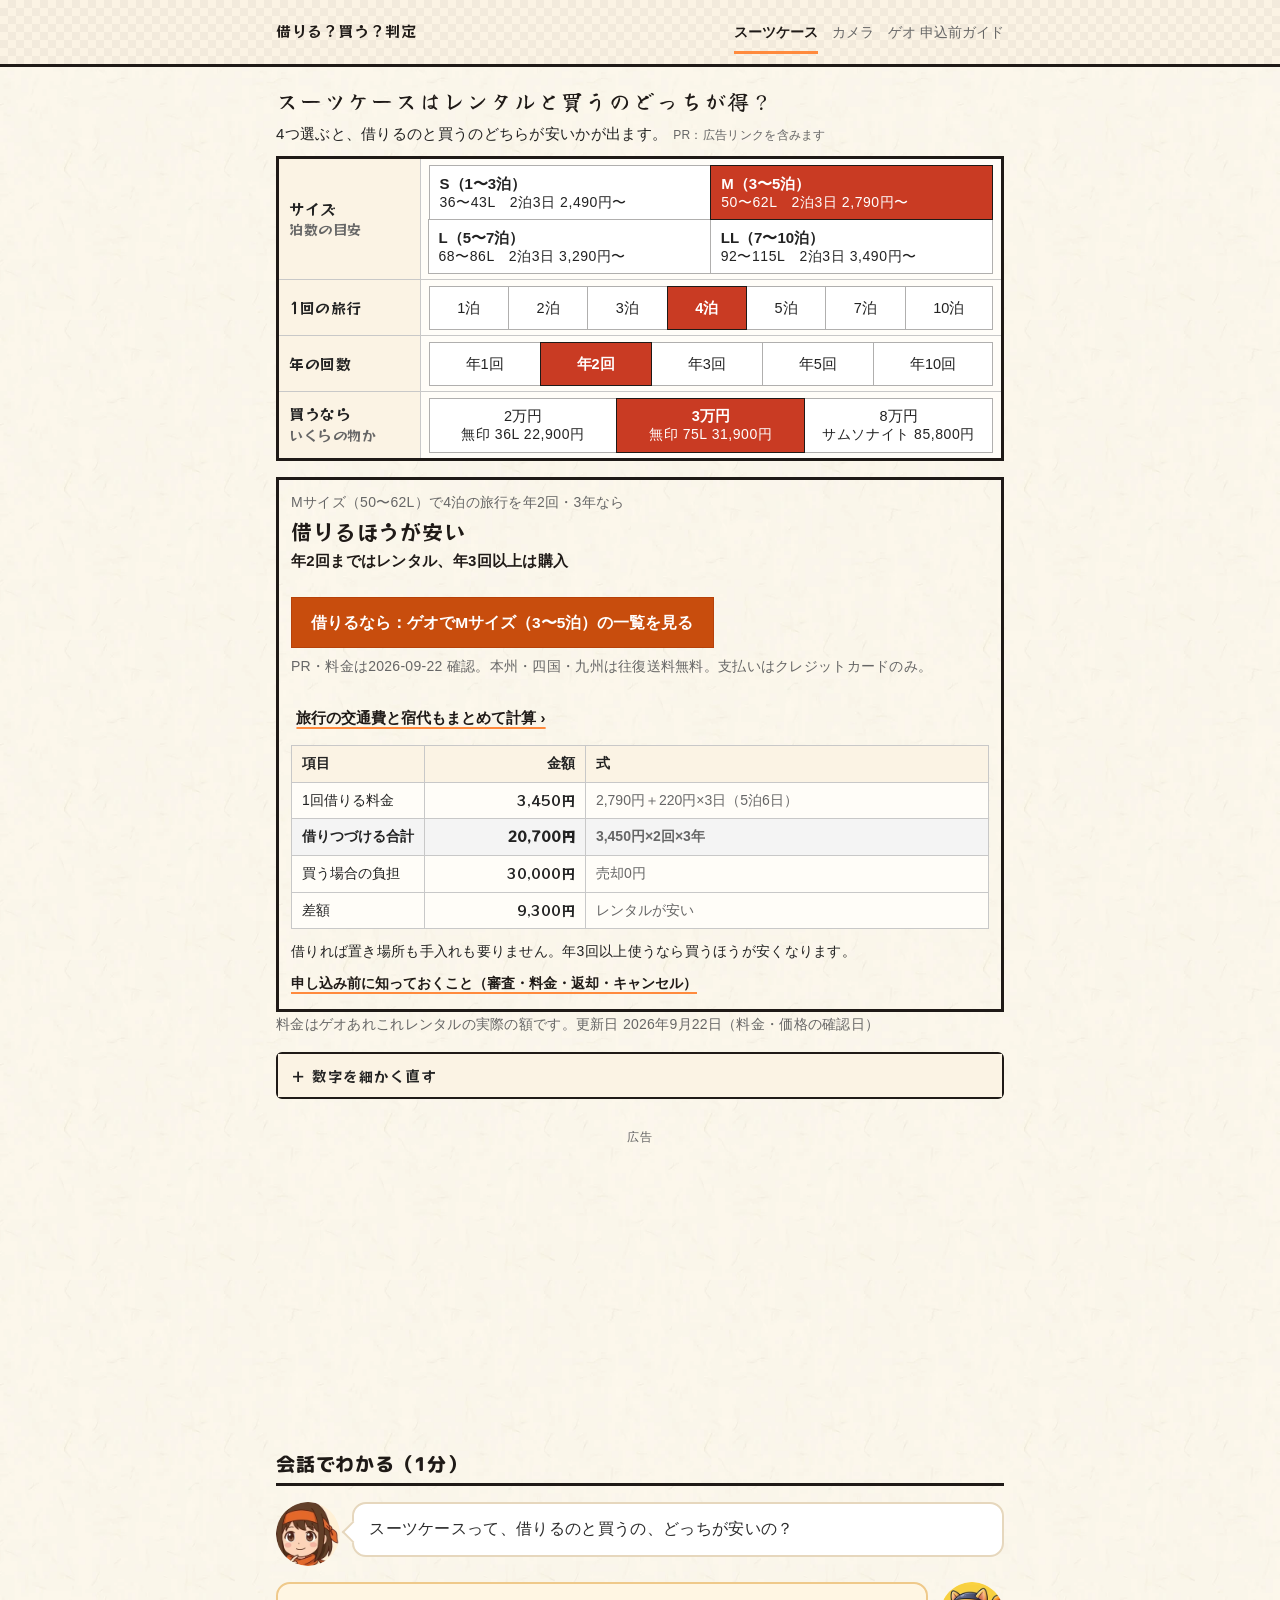
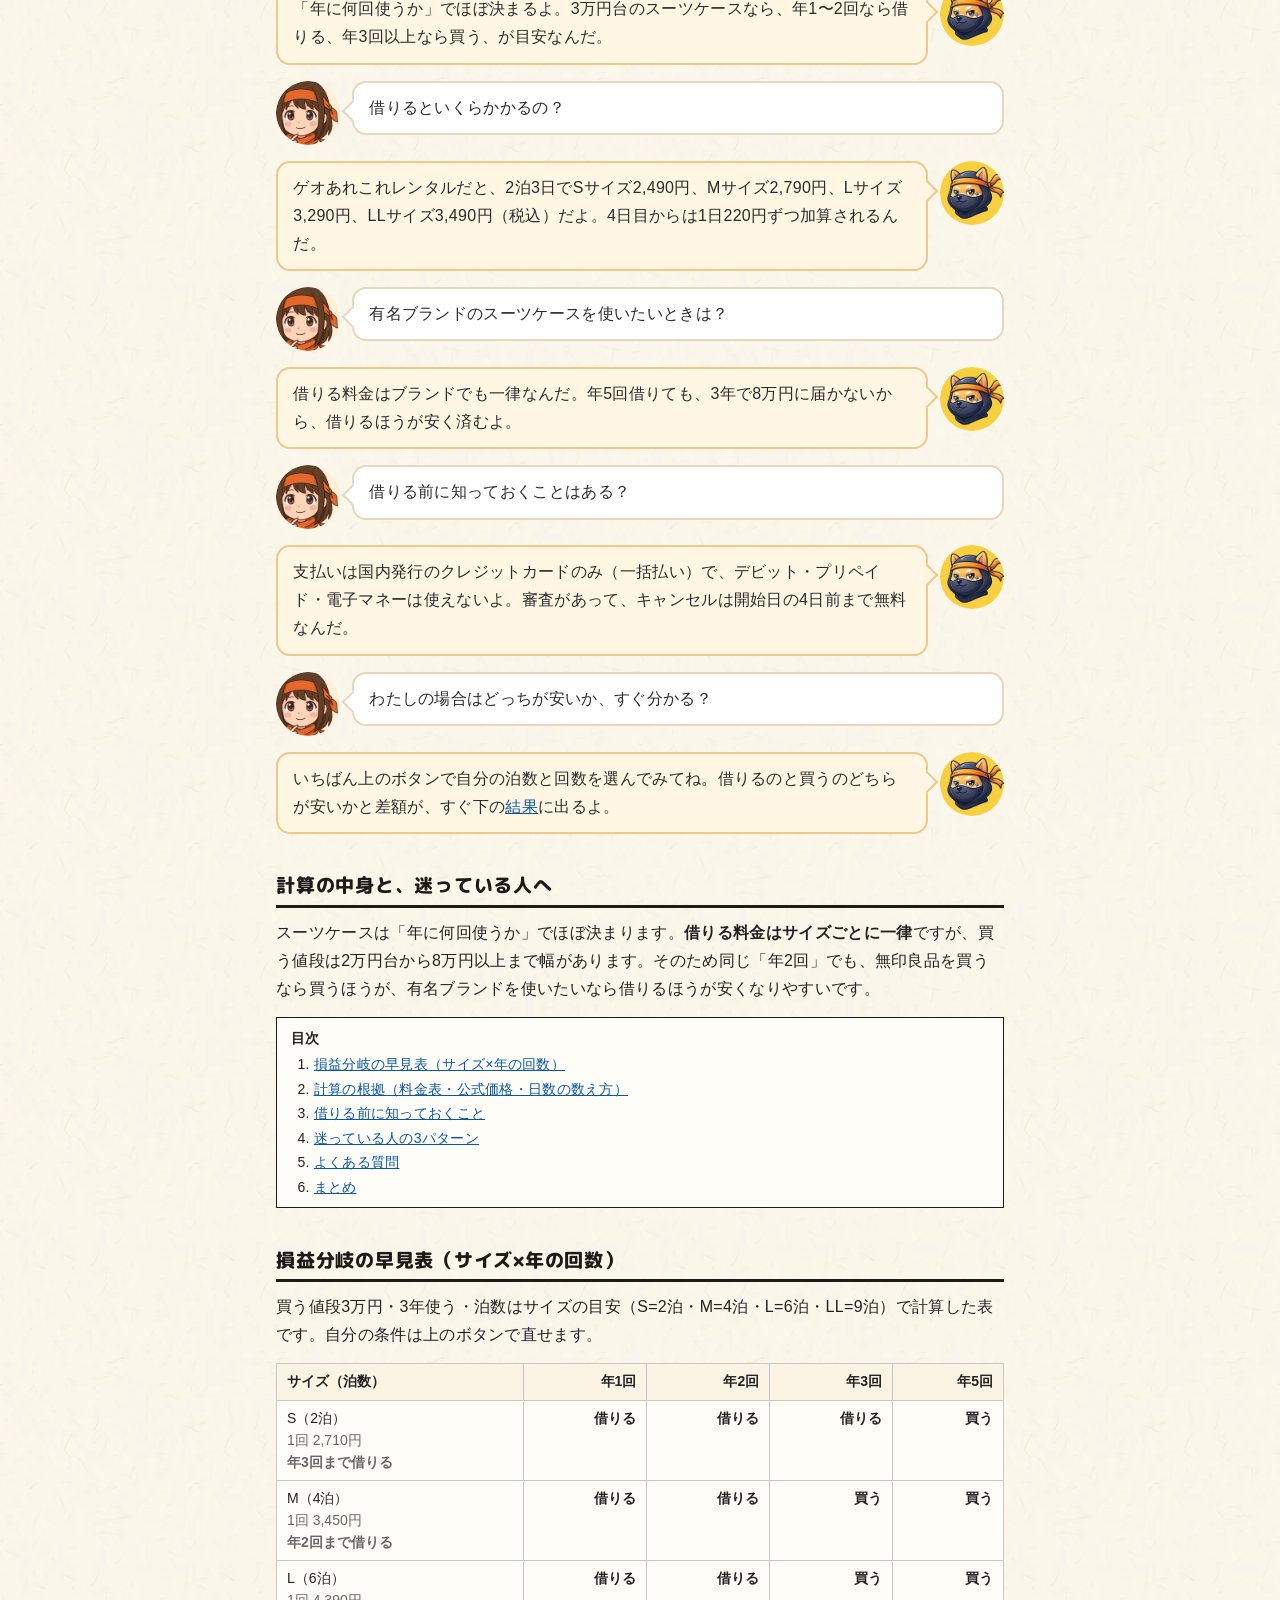
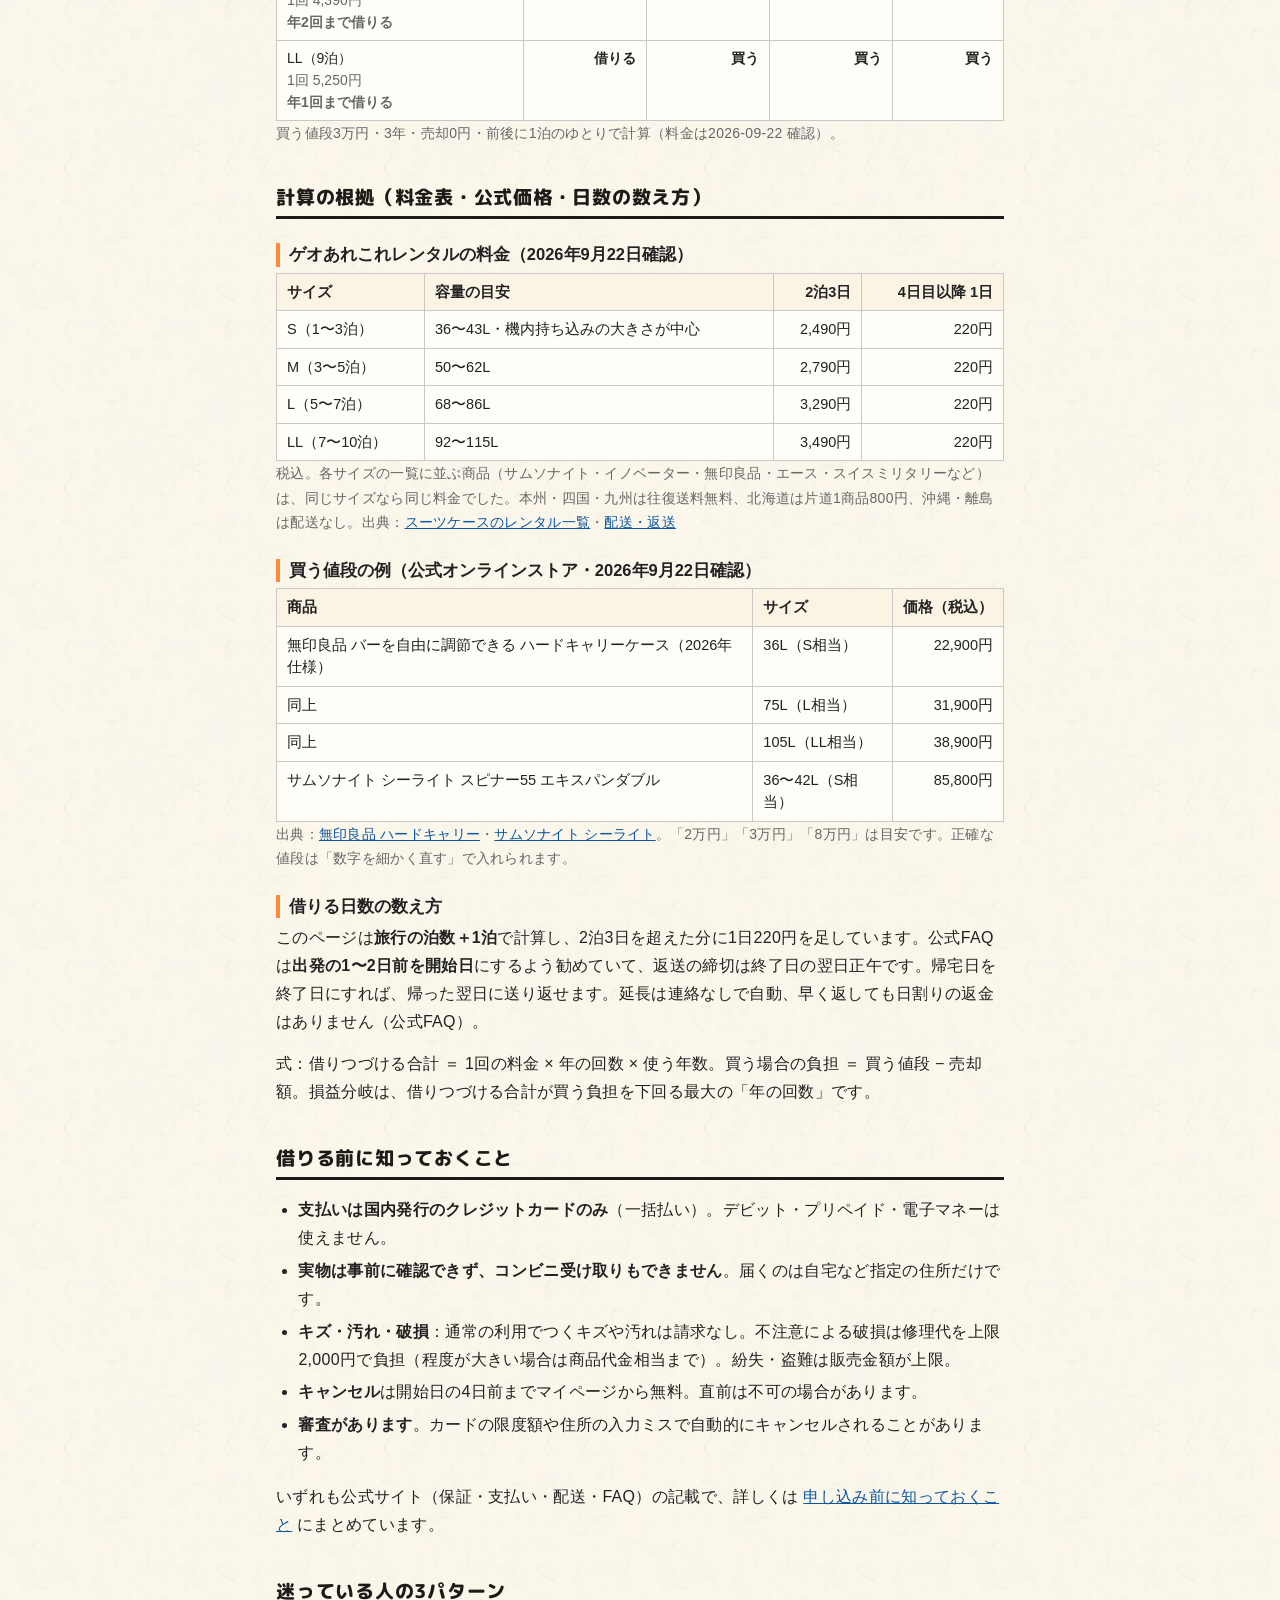
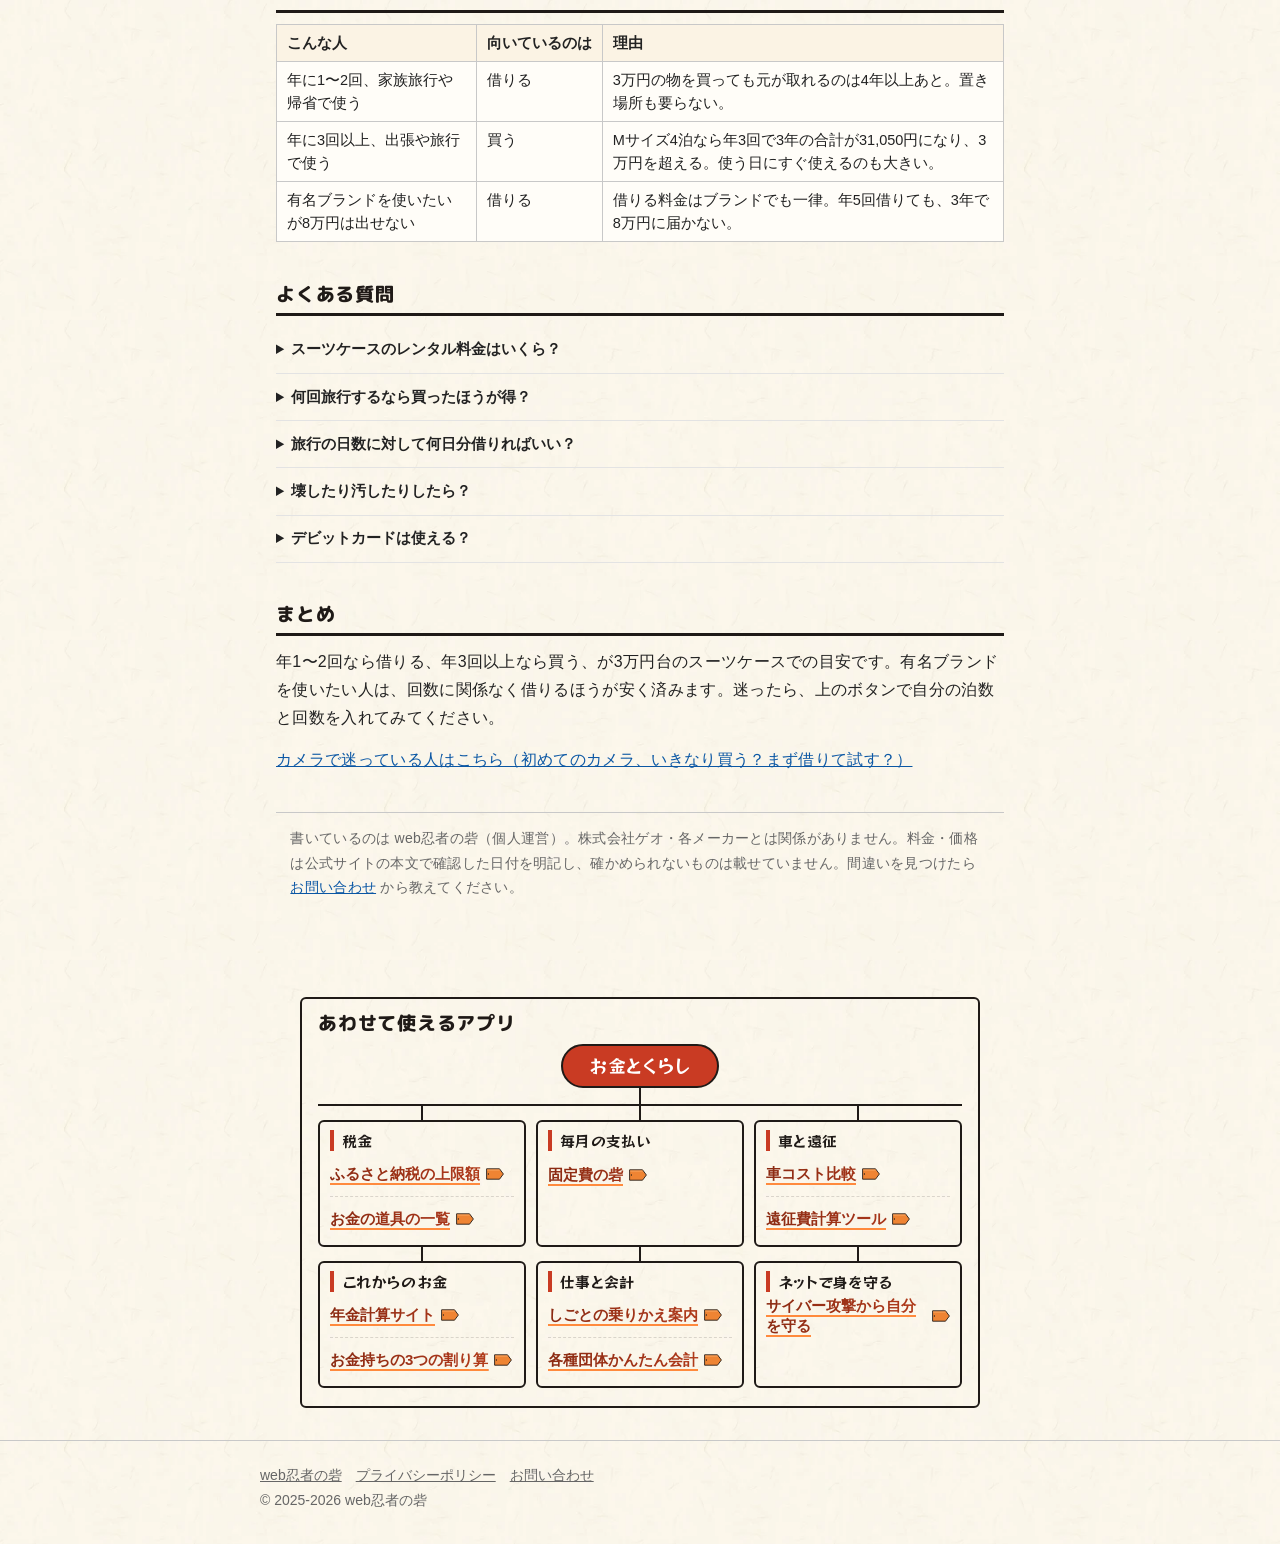
==== index.html @ 2eee15c5 "スーツケースの答え・案件ボタンの後に、遠征費計算ツールへ1行 Co-Authored-By: Claude Opus 5.5 <noreply@anthropic.com>" ====
<!DOCTYPE html>
<html lang="ja">
<head>
<meta charset="UTF-8">
<meta name="msvalidate.01" content="EF6E7C7B123A3218DAE3B152F5B0764D" />
<meta name="viewport" content="width=device-width, initial-scale=1">
<!--
  受け取れるURL引数（スーツケース・トップ）。不正な値・範囲外は無視して初期値／前回の値を使う
    size    = s | m | l | ll          サイズ（選ぶと泊数もそのサイズの目安になる）
    nights  = 1〜30                   1回の旅行の泊数
    trips   = 1〜100                  年に旅行する回数
    price   = 0〜9999999              買う場合の値段（円・税込）
    extra   = 0〜10                   旅行の前後に借りる日数（標準1）
    years   = 1〜10                   買ったら何年使うか（標準3）
    resale  = 0〜9999999              手放すときの売却額（円）
  例: /?size=l&nights=6&trips=2&price=30000
  URL引数があればそれを優先（GA4 via=url）。無ければ前回の条件を localStorage「rentbuy_suitcase」から出す（via=saved）
-->

<title>スーツケースはレンタルと買うのどっちが得？泊数と年の回数で判定（ゲオの料金で計算）【2026年9月】</title>
<meta name="description" content="スーツケースを借りるか買うか迷ったら、泊数と年に何回旅行するかを押すだけ。ゲオあれこれレンタルの実際の料金（Sサイズ2,490円〜・延長1日220円）で、借りつづける合計と買う値段を比べます。何回までなら借りるほうが安いかがすぐ分かります。">
<link rel="canonical" href="https://rentbuy.kkpwebninja.com/">
<meta name="robots" content="index,follow,max-image-preview:large">
<meta name="theme-color" content="#ff8a3d">
<!-- WEBNINJA_UNIFIED_FAVICON -->
<link rel="icon" type="image/png" sizes="32x32" href="/favicon.png">
<link rel="icon" type="image/png" sizes="192x192" href="/favicon-192.png">
<link rel="apple-touch-icon" sizes="180x180" href="/apple-touch-icon.png">

<meta property="og:title" content="スーツケースはレンタルと買うのどっちが得？泊数と年の回数で判定">
<meta property="og:description" content="泊数と年に何回旅行するかを押すだけ。ゲオあれこれレンタルの実際の料金で、借りつづける合計と買う値段を比べます。">
<meta property="og:type" content="website">
<meta property="og:url" content="https://rentbuy.kkpwebninja.com/">
<meta property="og:site_name" content="借りる？買う？判定">
<meta property="og:image" content="https://rentbuy.kkpwebninja.com/ogp.jpg?d=20261023b">
<meta name="twitter:card" content="summary_large_image">
<meta name="twitter:image" content="https://rentbuy.kkpwebninja.com/ogp.jpg?d=20261023b">

<script>
// 確認用: ?preview=1 と localhost では広告と GA4 を止める
(function(){var p=/[?&](preview|noads)=1/.test(location.search)||location.hostname==='localhost'||location.hostname==='127.0.0.1';if(p){window.__kkpPreview=true;window['ga-disable-G-2LM85GJN0L']=true;return;}var s=document.createElement('script');s.async=true;s.crossOrigin='anonymous';s.src='https://pagead2.googlesyndication.com/pagead/js/adsbygoogle.js?client=ca-pub-1298304917726270'; s.dataset.overlays = 'bottom';document.head.appendChild(s);})();
</script>
<script async src="https://www.googletagmanager.com/gtag/js?id=G-2LM85GJN0L"></script>
<script>
  window.dataLayer = window.dataLayer || [];
  function gtag(){dataLayer.push(arguments);}
  gtag('js', new Date());
  gtag('config', 'G-2LM85GJN0L');
</script>


<script type="application/ld+json">
{
  "@context":"https://schema.org",
  "@graph":[
    {
      "@type":"WebApplication",
      "@id":"https://rentbuy.kkpwebninja.com/#app",
      "name":"借りる？買う？判定（スーツケース）",
      "url":"https://rentbuy.kkpwebninja.com/",
      "applicationCategory":"FinanceApplication",
      "operatingSystem":"Web",
      "inLanguage":"ja",
      "softwareVersion":"2.0.0",
      "datePublished":"2026-09-22",
      "dateModified":"2026-09-22",
      "description":"泊数と年に旅行する回数から、スーツケースを借りつづける合計と買う値段を比べ、何回までなら借りるほうが安いかを出す無料ツール。",
      "offers":{"@type":"Offer","price":"0","priceCurrency":"JPY"},
      "author":{"@type":"Organization","name":"web忍者の砦"},
      "publisher":{"@type":"Organization","name":"web忍者の砦","url":"https://kkpwebninja.com/"}
    },
    {
      "@type":"FAQPage",
      "@id":"https://rentbuy.kkpwebninja.com/#faq",
      "mainEntity":[
        {"@type":"Question","name":"スーツケースのレンタル料金はいくらですか？","acceptedAnswer":{"@type":"Answer","text":"ゲオあれこれレンタルでは、2泊3日でSサイズ2,490円、Mサイズ2,790円、Lサイズ3,290円、LLサイズ3,490円（いずれも税込）。4日目からは1日220円ずつ加算されます。本州・四国・九州は往復の送料が無料です（2026年9月22日に公式サイトで確認）。"}},
        {"@type":"Question","name":"何回旅行するなら買ったほうが得ですか？","acceptedAnswer":{"@type":"Answer","text":"買う値段と泊数で変わります。3万円のスーツケースを3年使う前提なら、Mサイズで4泊の旅行は年2回までレンタルのほうが安く、年3回以上なら買うほうが安くなります。このページの上のボタンで、自分の泊数と回数で計算できます。"}},
        {"@type":"Question","name":"旅行の日数に対して何日分借りればいいですか？","acceptedAnswer":{"@type":"Answer","text":"公式FAQは、旅行なら出発の1〜2日前を開始日にすることを勧めています。終了日の翌日正午が返送の締切なので、帰宅日を終了日にすれば帰った翌日に送り返せます。このページでは「出発前日に受け取り、帰宅日を終了日」として、旅行の泊数＋1泊で計算しています。"}},
        {"@type":"Question","name":"借りたスーツケースを壊したり汚したりしたら？","acceptedAnswer":{"@type":"Answer","text":"公式の保証ページでは、通常の利用でつくキズや汚れは請求なし、不注意による破損は修理代を上限2,000円として負担（程度が大きい場合は一部〜商品代金相当）、紛失・盗難は販売金額を上限に負担、とされています。"}},
        {"@type":"Question","name":"支払いにデビットカードは使えますか？","acceptedAnswer":{"@type":"Answer","text":"使えません。国内発行のクレジットカード（VISA・JCB・Mastercard・AMEX・Diners）の一括払いのみで、デビットカード・プリペイドカード・電子マネーは対象外です（公式の支払い方法ページ）。"}}
      ]
    }
  ]
}
</script>

<!-- 筆と太字はこのページで使う字だけ（python3 ~/test/kkp-kit/fonttext.py index.html --extra "（JS 内の全角文字すべて）"）。本文の書体はこのサイトのまま -->
<link href="https://fonts.googleapis.com/css2?family=M+PLUS+Rounded+1c:wght@700;800&display=swap" rel="stylesheet">
<link href="https://fonts.googleapis.com/css2?family=Yuji+Syuku&family=RocknRoll+One&display=swap&text=%2C-0123456789%3D%40ABCDEFIJLMPQRSUVX_abcdeijknprstvw%C2%A9%C3%97%E2%80%94%E2%88%92%E3%80%81%E3%80%82%E3%80%8C%E3%80%8D%E3%80%90%E3%80%91%E3%80%9C%E3%81%82%E3%81%84%E3%81%86%E3%81%88%E3%81%8A%E3%81%8B%E3%81%8C%E3%81%8D%E3%81%8F%E3%81%90%E3%81%91%E3%81%93%E3%81%94%E3%81%95%E3%81%97%E3%81%98%E3%81%99%E3%81%9A%E3%81%9B%E3%81%9D%E3%81%9F%E3%81%A0%E3%81%A1%E3%81%A3%E3%81%A4%E3%81%A5%E3%81%A6%E3%81%A7%E3%81%A8%E3%81%A9%E3%81%AA%E3%81%AB%E3%81%AE%E3%81%AF%E3%81%B0%E3%81%B3%E3%81%B6%E3%81%B8%E3%81%B9%E3%81%BB%E3%81%BC%E3%81%BE%E3%81%BF%E3%82%81%E3%82%82%E3%82%84%E3%82%86%E3%82%88%E3%82%89%E3%82%8A%E3%82%8B%E3%82%8C%E3%82%8F%E3%82%92%E3%82%93%E3%82%A2%E3%82%A4%E3%82%A8%E3%82%AA%E3%82%AB%E3%82%AC%E3%82%AD%E3%82%AF%E3%82%B1%E3%82%B2%E3%82%B3%E3%82%B5%E3%82%B7%E3%82%B8%E3%82%B9%E3%82%BA%E3%82%BB%E3%82%BD%E3%82%BF%E3%83%80%E3%83%81%E3%83%83%E3%83%84%E3%83%87%E3%83%88%E3%83%89%E3%83%8A%E3%83%8B%E3%83%8D%E3%83%8E%E3%83%8F%E3%83%90%E3%83%91%E3%83%93%E3%83%94%E3%83%96%E3%83%97%E3%83%99%E3%83%9A%E3%83%9C%E3%83%9D%E3%83%9E%E3%83%9F%E3%83%A0%E3%83%A1%E3%83%A3%E3%83%A9%E3%83%AA%E3%83%AB%E3%83%AC%E3%83%B3%E3%83%BB%E3%83%BC%E4%B8%80%E4%B8%87%E4%B8%8A%E4%B8%8B%E4%B8%8D%E4%B8%A1%E4%B8%A6%E4%B8%AD%E4%B9%9D%E4%BA%86%E4%BA%8B%E4%BA%BA%E4%BB%95%E4%BB%98%E4%BB%A3%E4%BB%A5%E4%BB%B6%E4%BC%9A%E4%BD%8E%E4%BD%8F%E4%BD%95%E4%BD%9C%E4%BD%BF%E4%BE%8B%E4%BE%A1%E4%BF%82%E4%BF%9D%E4%BF%AE%E5%80%8B%E5%80%9F%E5%80%A4%E5%81%B4%E5%85%83%E5%85%88%E5%85%A5%E5%85%A8%E5%85%AC%E5%85%B1%E5%85%B8%E5%86%85%E5%86%86%E5%87%BA%E5%88%86%E5%88%87%E5%88%9D%E5%88%A4%E5%88%A9%E5%89%8D%E5%89%B2%E5%8A%9B%E5%8A%A0%E5%8B%95%E5%8B%A7%E5%8C%97%E5%8D%88%E5%8D%B0%E5%8D%B4%E5%8F%96%E5%8F%97%E5%8F%AF%E5%8F%B0%E5%90%84%E5%90%88%E5%90%8C%E5%90%8D%E5%90%91%E5%90%AB%E5%91%8A%E5%91%BD%E5%93%81%E5%95%86%E5%95%8F%E5%96%B6%E5%9B%9B%E5%9B%9E%E5%9B%BA%E5%9B%BD%E5%9F%BA%E5%A0%B4%E5%A3%8A%E5%A3%B2%E5%A4%89%E5%A4%96%E5%A4%A2%E5%A4%A7%E5%A4%B1%E5%A7%8B%E5%AD%90%E5%AD%97%E5%AE%85%E5%AE%89%E5%AE%9A%E5%AE%9F%E5%AE%B6%E5%AE%B9%E5%AE%BF%E5%AF%A9%E5%AF%BE%E5%B1%8A%E5%B2%90%E5%B3%B6%E5%B7%9E%E5%B7%AE%E5%B8%AF%E5%B8%B0%E5%B8%B8%E5%B9%85%E5%B9%B4%E5%B9%B9%E5%BA%83%E5%BA%97%E5%BA%A6%E5%BB%B6%E5%BC%8F%E5%BC%B5%E5%BD%93%E5%BE%80%E5%BE%81%E5%BE%8B%E5%BE%8C%E5%BE%97%E5%BE%A9%E5%BF%83%E5%BF%8D%E6%84%8F%E6%88%A6%E6%89%80%E6%89%8B%E6%89%95%E6%8B%85%E6%8B%A0%E6%8B%AC%E6%8C%81%E6%8C%87%E6%8F%90%E6%90%8D%E6%94%AF%E6%94%BE%E6%95%99%E6%95%B0%E6%96%87%E6%96%99%E6%96%B0%E6%96%B9%E6%97%85%E6%97%8F%E6%97%A5%E6%97%A9%E6%98%8E%E6%9B%B4%E6%9B%B8%E6%9C%80%E6%9C%88%E6%9C%89%E6%9C%9F%E6%9C%AC%E6%9D%A1%E6%9E%9C%E6%9E%A0%E6%9F%BB%E6%A0%AA%E6%A0%B9%E6%A0%BC%E6%A7%98%E6%A8%99%E6%A9%9F%E6%AC%A1%E6%AD%A2%E6%AD%A3%E6%AE%B5%E6%AF%8E%E6%AF%94%E6%B1%82%E6%B1%9A%E6%B1%BA%E6%B2%96%E6%B3%8A%E6%B3%95%E6%B3%A8%E6%B5%B7%E6%B8%88%E6%BA%96%E7%84%A1%E7%89%87%E7%89%A9%E7%90%86%E7%94%A8%E7%94%B1%E7%94%B3%E7%99%BA%E7%9A%84%E7%9B%8A%E7%9B%97%E7%9B%AE%E7%9B%B4%E7%9B%B8%E7%9C%81%E7%9F%A5%E7%A0%A6%E7%A0%B4%E7%A2%BA%E7%A4%BE%E7%A8%8B%E7%A8%8E%E7%AE%97%E7%AF%80%E7%B4%9B%E7%B4%B0%E7%B5%82%E7%B5%90%E7%B5%A1%E7%B7%8F%E7%B7%9A%E7%B7%A0%E7%B8%84%E7%BD%AE%E7%BE%A9%E7%BF%8C%E8%80%85%E8%87%AA%E8%89%AF%E8%A1%8C%E8%A1%A8%E8%A6%81%E8%A6%8B%E8%A6%A7%E8%A6%B3%E8%A8%88%E8%A8%98%E8%A8%BC%E8%A9%A6%E8%A9%B3%E8%AA%8D%E8%AA%BF%E8%AB%8B%E8%B1%A1%E8%B2%A0%E8%B2%A9%E8%B2%B7%E8%B2%BB%E8%B3%87%E8%B3%AA%E8%B3%BC%E8%B6%85%E8%B6%B3%E8%BA%AB%E8%BB%8A%E8%BC%83%E8%BC%89%E8%BE%BC%E8%BF%94%E8%BF%B7%E9%80%81%E9%80%9A%E9%80%A3%E9%81%8B%E9%81%93%E9%81%95%E9%81%A0%E9%81%B8%E9%83%A8%E9%85%8D%E9%87%8F%E9%87%91%E9%95%B7%E9%96%8B%E9%96%93%E9%96%A2%E9%99%8D%E9%99%90%E9%9A%9B%E9%9B%A2%E9%9B%A3%E9%9B%BB%E9%A0%85%E9%A1%8D%E9%A3%9B%EF%BC%88%EF%BC%89%EF%BC%8B%EF%BC%8F%EF%BC%9A%EF%BC%9D%EF%BC%9F" rel="stylesheet">
<!-- 共通部品 D4（kkp-kit を kit/ にコピーしたもの。中は手で直さず kkp-kit 側で直して sync.sh） -->
<link rel="stylesheet" href="/kit/kit.css?v=6f47ed7">
<script src="/kit/kit.js?v=6f47ed7" defer></script>
<link rel="stylesheet" href="/style.css?v=20261123b">
<!-- kkp-rel-d4:start -->
<style id="kkp-rel-d4">
/* あわせて使えるアプリ（統一仕様の欄）を D4 に: 和紙の面・筆の見出し・墨の字＋オレンジの下線＋道しるべ。入れ物なので影なし（kit: 影は押せるものだけ）。中身とリンクは触らない（インライン style に勝つため !important） */
@media screen{
.kkp-rel{box-sizing:border-box;background:var(--k-kinari) url(/kit/img/d4-washi.webp) 0 0/320px auto!important;border:var(--k-bw-s) solid var(--k-sumi)!important;border-radius:var(--k-r)!important;box-shadow:none!important;padding:12px 16px 6px!important;color:var(--k-sumi);text-align:left}
.kkp-rel>div:first-child,.kkp-rel>b:first-child{display:block;margin:0 0 4px!important;padding:0!important;border:0!important;font-family:var(--k-head)!important;font-weight:800!important;font-size:19px!important;line-height:1.3!important;letter-spacing:.04em;color:var(--k-sumi)!important;font-feature-settings:"palt" 1}
.kkp-rel>a{display:flex!important;align-items:center;gap:12px;box-sizing:border-box;min-height:48px;margin:0!important;padding:10px 0!important;border:0!important;border-top:1px dashed var(--k-line-soft)!important;background:none!important;color:var(--k-sumi)!important;font-size:15px!important;font-weight:700!important;line-height:1.55!important;letter-spacing:.02em;text-decoration:underline!important;text-decoration-color:var(--k-orange)!important;text-decoration-thickness:2px!important;text-underline-offset:4px;-webkit-tap-highlight-color:transparent}
.kkp-rel>a::after{content:"";flex:none;width:26px;height:17px;margin-left:auto;background:var(--k-sign) center/100% 100% no-repeat;transition:transform .2s}
.kkp-rel>a:hover{color:var(--k-shu)!important}
.kkp-rel>a:hover::after,.kkp-rel>a:active::after,.kkp-rel>a:focus-visible::after{transform:translateX(4px)}
}
@media screen and (max-width:712px){.kkp-rel{max-width:calc(100vw - 24px)!important;margin-left:auto!important;margin-right:auto!important}}
.pr-top{display:inline-block;margin-left:6px;font-size:12px;color:var(--sub,#6b6b6b);white-space:nowrap}
</style>
<!-- kkp-rel-d4:end -->
</head>
<body class="k-page">
<div class="site"><div class="site-in">
  <a class="site-name" href="/">借りる？買う？判定</a>
  <nav class="site-nav"><a href="/" aria-current="page">スーツケース</a><a href="/camera/">カメラ</a><a href="/geo-arekore/">ゲオ 申込前ガイド</a></nav>
</div></div>
<div class="wrap">
<header>
  <h1>スーツケースはレンタルと買うのどっちが得？</h1>
  <p class="lead">4つ選ぶと、借りるのと買うのどちらが安いかが出ます。<span class="pr-top">PR：広告リンクを含みます</span></p>
  
</header>

<main>
<table class="tool" aria-label="借りる？買う？の判定">
  <tr><th>サイズ<small>泊数の目安</small></th><td><div class="seg two" id="sizePick"></div></td></tr>
  <tr><th>1回の旅行</th><td><div class="seg" id="nightsPick"></div></td></tr>
  <tr><th>年の回数</th><td><div class="seg" id="tripsPick"></div></td></tr>
  <tr><th>買うなら<small>いくらの物か</small></th><td><div class="seg three" id="pricePick"></div></td></tr>
</table>

<section class="result" id="result" aria-live="polite">
  <p class="verdict" id="rItem"></p>
  <p class="big" id="rBig"></p>
  <p class="be" id="rBe"></p>
  <p class="rfrom" id="rFrom" hidden></p>
  <a class="cta" id="cta" href="#" target="_blank" rel="sponsored nofollow noopener"></a>
  <p class="ctanote" id="ctaNote"></p>
  <span id="a8px"></span>
  <!-- 2026-11-23 答え・案件ボタンの後に、旅の費用全体へ1行（遠征費計算ツール。引数なし） -->
  <a class="cta2" id="xEnsei" href="https://ensei.kkpwebninja.com/" onclick="if(typeof gtag==='function')gtag('event','xlink_ensei',{from:'rentbuy'})">旅行の交通費と宿代もまとめて計算 ›</a>
  <table class="rtable">
    <tr><th>項目</th><th class="num">金額</th><th>式</th></tr>
    <tr><td class="k">1回借りる料金</td><td class="num" id="rOnce"></td><td class="f" id="rOnceSub"></td></tr>
    <tr id="cRent"><td class="k">借りつづける合計</td><td class="num" id="rRent"></td><td class="f" id="rRentSub"></td></tr>
    <tr id="cBuy"><td class="k">買う場合の負担</td><td class="num" id="rBuy"></td><td class="f" id="rBuySub"></td></tr>
    <tr><td class="k">差額</td><td class="num" id="rDiff"></td><td class="f" id="rDiffSub"></td></tr>
  </table>
  <p class="why" id="rWhy"></p>
  <a class="cta2" id="killer" href="/geo-arekore/" hidden>申し込み前に知っておくこと（審査・料金・返却・キャンセル）</a>
</section>

<p class="meta">料金はゲオあれこれレンタルの実際の額です。更新日 2026年9月22日（料金・価格の確認日）</p>
<details class="fine" id="fine">
  <summary>数字を細かく直す</summary>
  <table class="form">
    <tr><th><label for="price">買う場合の値段<small>税込</small></label></th><td><input type="number" id="price" inputmode="numeric" min="0" step="1000"><span class="unit">円</span></td></tr>
    <tr><th><label for="extraNights">旅行の前後に借りる日数<small>標準は1泊（出発前日に受け取り）</small></label></th><td><input type="number" id="extraNights" inputmode="numeric" min="0" max="10" step="1"><span class="unit">泊</span></td></tr>
    <tr><th><label for="years">使う年数<small>買ったら何年使うか</small></label></th><td><input type="number" id="years" inputmode="numeric" min="1" max="10" step="1"><span class="unit">年</span></td></tr>
    <tr><th><label for="resale">手放すときの売却額<small>売らないなら0</small></label></th><td><input type="number" id="resale" inputmode="numeric" min="0" step="1000"><span class="unit">円</span></td></tr>
  </table>
  <p class="note">直すとすぐ結果が変わります。URLを送れば同じ条件で見られます。</p>
</details>

<div class="kkp-ad">
  <div class="kkp-ad-label">広告</div>
  <ins class="adsbygoogle" style="display:block"
       data-ad-client="ca-pub-1298304917726270"
       data-ad-slot="2937937957"
       data-ad-format="rectangle"
       data-full-width-responsive="false"></ins>
</div>

<section class="k-talks"><h2>会話でわかる（1分）</h2>
<div class="k-talk q"><img src="/kit/img/k-ava-girl.webp" width="64" height="64" alt="" loading="lazy"><p>スーツケースって、借りるのと買うの、どっちが安いの？</p></div>
<div class="k-talk a"><img src="/kit/img/k-ava-ninja.webp" width="64" height="64" alt="" loading="lazy"><p>「年に何回使うか」でほぼ決まるよ。3万円台のスーツケースなら、年1〜2回なら借りる、年3回以上なら買う、が目安なんだ。</p></div>
<div class="k-talk q"><img src="/kit/img/k-ava-girl.webp" width="64" height="64" alt="" loading="lazy"><p>借りるといくらかかるの？</p></div>
<div class="k-talk a"><img src="/kit/img/k-ava-ninja.webp" width="64" height="64" alt="" loading="lazy"><p>ゲオあれこれレンタルだと、2泊3日でSサイズ2,490円、Mサイズ2,790円、Lサイズ3,290円、LLサイズ3,490円（税込）だよ。4日目からは1日220円ずつ加算されるんだ。</p></div>
<div class="k-talk q"><img src="/kit/img/k-ava-girl.webp" width="64" height="64" alt="" loading="lazy"><p>有名ブランドのスーツケースを使いたいときは？</p></div>
<div class="k-talk a"><img src="/kit/img/k-ava-ninja.webp" width="64" height="64" alt="" loading="lazy"><p>借りる料金はブランドでも一律なんだ。年5回借りても、3年で8万円に届かないから、借りるほうが安く済むよ。</p></div>
<div class="k-talk q"><img src="/kit/img/k-ava-girl.webp" width="64" height="64" alt="" loading="lazy"><p>借りる前に知っておくことはある？</p></div>
<div class="k-talk a"><img src="/kit/img/k-ava-ninja.webp" width="64" height="64" alt="" loading="lazy"><p>支払いは国内発行のクレジットカードのみ（一括払い）で、デビット・プリペイド・電子マネーは使えないよ。審査があって、キャンセルは開始日の4日前まで無料なんだ。</p></div>
<div class="k-talk q"><img src="/kit/img/k-ava-girl.webp" width="64" height="64" alt="" loading="lazy"><p>わたしの場合はどっちが安いか、すぐ分かる？</p></div>
<div class="k-talk a"><img src="/kit/img/k-ava-ninja.webp" width="64" height="64" alt="" loading="lazy"><p>いちばん上のボタンで自分の泊数と回数を選んでみてね。借りるのと買うのどちらが安いかと差額が、すぐ下の<a href="#result">結果</a>に出るよ。</p></div>
</section>

<h2 id="yomu">計算の中身と、迷っている人へ</h2>
<p>スーツケースは「年に何回使うか」でほぼ決まります。<b>借りる料金はサイズごとに一律</b>ですが、買う値段は2万円台から8万円以上まで幅があります。そのため同じ「年2回」でも、無印良品を買うなら買うほうが、有名ブランドを使いたいなら借りるほうが安くなりやすいです。</p>

<nav class="toc"><b>目次</b>
  <ol>
    <li><a href="#hayami">損益分岐の早見表（サイズ×年の回数）</a></li>
    <li><a href="#konkyo">計算の根拠（料金表・公式価格・日数の数え方）</a></li>
    <li><a href="#chui">借りる前に知っておくこと</a></li>
    <li><a href="#type">迷っている人の3パターン</a></li>
    <li><a href="#faq">よくある質問</a></li>
    <li><a href="#matome">まとめ</a></li>
  </ol>
</nav>

<h2 id="hayami">損益分岐の早見表（サイズ×年の回数）</h2>
<p>買う値段3万円・3年使う・泊数はサイズの目安（S=2泊・M=4泊・L=6泊・LL=9泊）で計算した表です。自分の条件は上のボタンで直せます。</p>
<div class="scroll">
<table class="hayami" id="hayamiTable"></table>
</div>
<p class="note" id="hayamiNote"></p>

<h2 id="konkyo">計算の根拠（料金表・公式価格・日数の数え方）</h2>
<h3>ゲオあれこれレンタルの料金（2026年9月22日確認）</h3>
<div class="scroll">
<table>
  <tr><th>サイズ</th><th>容量の目安</th><th class="num">2泊3日</th><th class="num">4日目以降 1日</th></tr>
  <tr><td>S（1〜3泊）</td><td>36〜43L・機内持ち込みの大きさが中心</td><td class="num">2,490円</td><td class="num">220円</td></tr>
  <tr><td>M（3〜5泊）</td><td>50〜62L</td><td class="num">2,790円</td><td class="num">220円</td></tr>
  <tr><td>L（5〜7泊）</td><td>68〜86L</td><td class="num">3,290円</td><td class="num">220円</td></tr>
  <tr><td>LL（7〜10泊）</td><td>92〜115L</td><td class="num">3,490円</td><td class="num">220円</td></tr>
</table>
</div>
<p class="note">税込。各サイズの一覧に並ぶ商品（サムソナイト・イノベーター・無印良品・エース・スイスミリタリーなど）は、同じサイズなら同じ料金でした。本州・四国・九州は往復送料無料、北海道は片道1商品800円、沖縄・離島は配送なし。出典：<a href="https://geo-arekore.jp/genre/suitcase" target="_blank" rel="nofollow noopener">スーツケースのレンタル一覧</a>・<a href="https://geo-arekore.jp/guide/delivery" target="_blank" rel="nofollow noopener">配送・返送</a></p>

<h3>買う値段の例（公式オンラインストア・2026年9月22日確認）</h3>
<div class="scroll">
<table>
  <tr><th>商品</th><th>サイズ</th><th class="num">価格（税込）</th></tr>
  <tr><td>無印良品 バーを自由に調節できる ハードキャリーケース（2026年仕様）</td><td>36L（S相当）</td><td class="num">22,900円</td></tr>
  <tr><td>同上</td><td>75L（L相当）</td><td class="num">31,900円</td></tr>
  <tr><td>同上</td><td>105L（LL相当）</td><td class="num">38,900円</td></tr>
  <tr><td>サムソナイト シーライト スピナー55 エキスパンダブル</td><td>36〜42L（S相当）</td><td class="num">85,800円</td></tr>
</table>
</div>
<p class="note">出典：<a href="https://www.muji.com/jp/ja/store/cmdty/section/S1000504" target="_blank" rel="nofollow noopener">無印良品 ハードキャリー</a>・<a href="https://www.samsonite.co.jp/collection/%E3%82%B7%E3%83%BC%E3%83%A9%E3%82%A4%E3%83%88/" target="_blank" rel="nofollow noopener">サムソナイト シーライト</a>。「2万円」「3万円」「8万円」は目安です。正確な値段は「数字を細かく直す」で入れられます。</p>

<h3>借りる日数の数え方</h3>
<p>このページは<b>旅行の泊数＋1泊</b>で計算し、2泊3日を超えた分に1日220円を足しています。公式FAQは<b>出発の1〜2日前を開始日</b>にするよう勧めていて、返送の締切は終了日の翌日正午です。帰宅日を終了日にすれば、帰った翌日に送り返せます。延長は連絡なしで自動、早く返しても日割りの返金はありません（公式FAQ）。</p>
<p>式：借りつづける合計 ＝ 1回の料金 × 年の回数 × 使う年数。買う場合の負担 ＝ 買う値段 − 売却額。損益分岐は、借りつづける合計が買う負担を下回る最大の「年の回数」です。</p>

<h2 id="chui">借りる前に知っておくこと</h2>
<ul>
  <li><b>支払いは国内発行のクレジットカードのみ</b>（一括払い）。デビット・プリペイド・電子マネーは使えません。</li>
  <li><b>実物は事前に確認できず、コンビニ受け取りもできません</b>。届くのは自宅など指定の住所だけです。</li>
  <li><b>キズ・汚れ・破損</b>：通常の利用でつくキズや汚れは請求なし。不注意による破損は修理代を上限2,000円で負担（程度が大きい場合は商品代金相当まで）。紛失・盗難は販売金額が上限。</li>
  <li><b>キャンセル</b>は開始日の4日前までマイページから無料。直前は不可の場合があります。</li>
  <li><b>審査があります</b>。カードの限度額や住所の入力ミスで自動的にキャンセルされることがあります。</li>
</ul>
<p>いずれも公式サイト（保証・支払い・配送・FAQ）の記載で、詳しくは <a href="/geo-arekore/">申し込み前に知っておくこと</a> にまとめています。</p>

<h2 id="type">迷っている人の3パターン</h2>
<div class="scroll">
<table>
  <tr><th>こんな人</th><th>向いているのは</th><th>理由</th></tr>
  <tr><td>年に1〜2回、家族旅行や帰省で使う</td><td>借りる</td><td>3万円の物を買っても元が取れるのは4年以上あと。置き場所も要らない。</td></tr>
  <tr><td>年に3回以上、出張や旅行で使う</td><td>買う</td><td>Mサイズ4泊なら年3回で3年の合計が31,050円になり、3万円を超える。使う日にすぐ使えるのも大きい。</td></tr>
  <tr><td>有名ブランドを使いたいが8万円は出せない</td><td>借りる</td><td>借りる料金はブランドでも一律。年5回借りても、3年で8万円に届かない。</td></tr>
</table>
</div>

<h2 id="faq">よくある質問</h2>
<div class="faq">
  <details><summary>スーツケースのレンタル料金はいくら？</summary><p>ゲオあれこれレンタルでは、2泊3日でSサイズ2,490円、Mサイズ2,790円、Lサイズ3,290円、LLサイズ3,490円（税込）。4日目からは1日220円ずつ加算されます。本州・四国・九州は往復の送料が無料です。</p></details>
  <details><summary>何回旅行するなら買ったほうが得？</summary><p>買う値段と泊数で変わります。3万円の物を3年使う前提なら、Mサイズで4泊の旅行は年2回までレンタルのほうが安く、年3回以上なら買うほうが安くなります。上のボタンで自分の条件で計算できます。</p></details>
  <details><summary>旅行の日数に対して何日分借りればいい？</summary><p>公式FAQは、出発の1〜2日前を開始日にすることを勧めています。終了日の翌日正午が返送の締切なので、帰宅日を終了日にすれば帰った翌日に送り返せます。このページでは旅行の泊数＋1泊で計算しています。</p></details>
  <details><summary>壊したり汚したりしたら？</summary><p>通常の利用でつくキズや汚れは請求なし、不注意による破損は修理代を上限2,000円として負担（程度が大きい場合は一部〜商品代金相当）、紛失・盗難は販売金額を上限に負担、と公式の保証ページにあります。</p></details>
  <details><summary>デビットカードは使える？</summary><p>使えません。国内発行のクレジットカード（VISA・JCB・Mastercard・AMEX・Diners）の一括払いのみです。</p></details>
</div>

<h2 id="matome">まとめ</h2>
<p>年1〜2回なら借りる、年3回以上なら買う、が3万円台のスーツケースでの目安です。有名ブランドを使いたい人は、回数に関係なく借りるほうが安く済みます。迷ったら、上のボタンで自分の泊数と回数を入れてみてください。</p>
<p><a href="/camera/">カメラで迷っている人はこちら（初めてのカメラ、いきなり買う？まず借りて試す？）</a></p>

<div class="author">
  <p>書いているのは web忍者の砦（個人運営）。株式会社ゲオ・各メーカーとは関係がありません。料金・価格は公式サイトの本文で確認した日付を明記し、確かめられないものは載せていません。間違いを見つけたら <a href="https://kkpwebninja.com/otoiawase">お問い合わせ</a> から教えてください。</p>
</div>
</main>
</div>

<!-- WEBNINJA_RELATED_APPS -->
<div class="kkp-rel" style="max-width:680px;margin:2rem auto 0;padding:1rem 1.2rem;background:#fffcf7;border:1px solid #f0e6d2;border-radius:12px;font-family:inherit;">
  <div style="font-weight:800;color:#8b6b3d;font-size:0.9rem;margin-bottom:0.3rem;">あわせて使えるアプリ</div>
  <div class="k-map"><div class="k-map-core"><span>お金とくらし</span></div><div class="k-map-b"><div class="k-map-br"><p class="k-map-h">税金</p><a class="k-link" href="https://kkpwebninja.com/furusato/">ふるさと納税の上限額</a><a class="k-link" href="https://kkpwebninja.com/money/">お金の道具の一覧</a></div><div class="k-map-br"><p class="k-map-h">毎月の支払い</p><a class="k-link" href="https://kotei.kkpwebninja.com/">固定費の砦</a></div><div class="k-map-br"><p class="k-map-h">車と遠征</p><a class="k-link" href="https://car.kkpwebninja.com/">車コスト比較</a><a class="k-link" href="https://ensei.kkpwebninja.com/">遠征費計算ツール</a></div><div class="k-map-br"><p class="k-map-h">これからのお金</p><a class="k-link" href="https://nenkin-sim.kkpwebninja.com/">年金計算サイト</a><a class="k-link" href="https://3warizan.kkpwebninja.com/">お金持ちの3つの割り算</a></div><div class="k-map-br"><p class="k-map-h">仕事と会計</p><a class="k-link" href="https://shigoto.kkpwebninja.com/">しごとの乗りかえ案内</a><a class="k-link" href="https://chokai-kaikei.kkpwebninja.com/">各種団体かんたん会計</a></div><div class="k-map-br"><p class="k-map-h">ネットで身を守る</p><a class="k-link" href="https://mamoru.kkpwebninja.com/">サイバー攻撃から自分を守る</a></div></div></div>
</div>

<footer class="site-foot"><div class="in">
  <a href="https://kkpwebninja.com/">web忍者の砦</a><a href="https://privacypolicy.kkpwebninja.com/">プライバシーポリシー</a><a href="https://kkpwebninja.com/otoiawase">お問い合わせ</a>
  <div>© 2025-2026 web忍者の砦</div>
</div></footer>

<script>
// DATA_START（数字はすべて一次資料の本文で確認。変えるときは確認日も更新する）
var CHECKED = '2026-09-22';
var CAT = 'suitcase';
var EXT = 220;                 // 4日目以降の1日あたり延長料金（全サイズ共通・2026-09-22 確認）
var BASE_NIGHTS = 2;           // 最低レンタル期間 2泊3日
var SIZES = [
  { id: 's',  name: 'S',  range: '1〜3泊',  liters: '36〜43L', fee: 2490, nights: 2, geo: 'https://geo-arekore.jp/genre/suitcase/2nights' },
  { id: 'm',  name: 'M',  range: '3〜5泊',  liters: '50〜62L', fee: 2790, nights: 4, geo: 'https://geo-arekore.jp/genre/suitcase/3nights' },
  { id: 'l',  name: 'L',  range: '5〜7泊',  liters: '68〜86L', fee: 3290, nights: 6, geo: 'https://geo-arekore.jp/genre/suitcase/5nights' },
  { id: 'll', name: 'LL', range: '7〜10泊', liters: '92〜115L', fee: 3490, nights: 9, geo: 'https://geo-arekore.jp/genre/suitcase/10nights' }
];
var NIGHTS = [1, 2, 3, 4, 5, 7, 10];
var TRIPS = [1, 2, 3, 5, 10];
var PRICES = [
  { v: 20000, label: '2万円', sub: '無印 36L 22,900円' },
  { v: 30000, label: '3万円', sub: '無印 75L 31,900円' },
  { v: 80000, label: '8万円', sub: 'サムソナイト 85,800円' }
];
var DEFAULTS = { size: 'm', nights: 4, trips: 2, price: 30000, extraNights: 1, years: 3, resale: 0 };
// A8 商品リンク（web忍者の砦名義で発行・飛び先はゲオのスーツケース一覧）
var A8_MAT = '4BCDBL+CJW2GY+5212+BW8O2';
var A8_IMG = 'https://www19.a8.net/0.gif?a8mat=' + A8_MAT;
var AMAZON_TAG = 'kkp15-22';
// DATA_END

// CALC_START
// 1回の料金 = 基本料金（2泊3日）＋ 2泊を超えた泊数 × 延長料金。借りる泊数 = 旅行の泊数 ＋ 前後のゆとり
function rentOnce(fee, tripNights, extraNights) {
  var nights = tripNights + extraNights;
  var over = Math.max(0, nights - BASE_NIGHTS);
  return fee + over * EXT;
}
// 借りつづける合計 = 1回の料金 × 年の回数 × 年数 ／ 買う負担 = 値段 − 売却額
// maxRent = 借りる合計が買う負担より安くなる最大の「年の回数」
function judge(once, price, resale, years, trips) {
  var buy = Math.max(0, price - resale);
  var rent = once * trips * years;
  var per = once * years;
  var maxRent = per > 0 ? Math.ceil(buy / per) - 1 : 0;
  if (maxRent < 0) maxRent = 0;
  return { rent: rent, buy: buy, maxRent: maxRent, choice: rent < buy ? 'rent' : 'buy' };
}
// CALC_END

(function () {
  var $ = function (id) { return document.getElementById(id); };
  var yen = function (v) { return Math.round(v).toLocaleString('ja-JP') + '円'; };
  var LIM = { price: [0, 9999999], extraNights: [0, 10], years: [1, 10], resale: [0, 9999999] };
  var st = { size: DEFAULTS.size, nights: DEFAULTS.nights, trips: DEFAULTS.trips, price: DEFAULTS.price, extraNights: DEFAULTS.extraNights, years: DEFAULTS.years, resale: DEFAULTS.resale };
  var lastKey = '';
  var LS_KEY = 'rentbuy_suitcase';
  var via = 'default';      // GA4 の via: url（URL引数で来た）／saved（前回の条件）／tap（ボタン）／input（数字を直した）
  var showUrl = false;      // 何も選んでいない初回はURLを書き換えない
  function sizeById(id) { for (var i = 0; i < SIZES.length; i++) if (SIZES[i].id === id) return SIZES[i]; return SIZES[1]; }
  function num(v, def, lim) { v = parseInt(v, 10); if (isNaN(v)) return def; return Math.min(lim[1], Math.max(lim[0], v)); }
  function a8(url) { return 'https://px.a8.net/svt/ejp?a8mat=' + A8_MAT + '&a8ejpredirect=' + encodeURIComponent(url); }

  // ボタンを作る
  $('sizePick').innerHTML = SIZES.map(function (s) {
    return '<button type="button" data-id="' + s.id + '" aria-pressed="false"><b>' + s.name + '（' + s.range + '）</b><small>' + s.liters + '　2泊3日 ' + yen(s.fee) + '〜</small></button>';
  }).join('');
  $('nightsPick').innerHTML = NIGHTS.map(function (n) { return '<button type="button" data-n="' + n + '" aria-pressed="false">' + n + '泊</button>'; }).join('');
  $('tripsPick').innerHTML = TRIPS.map(function (n) { return '<button type="button" data-n="' + n + '" aria-pressed="false">年' + n + '回</button>'; }).join('');
  $('pricePick').innerHTML = PRICES.map(function (p) { return '<button type="button" data-n="' + p.v + '" aria-pressed="false">' + p.label + '<small>' + p.sub + '</small></button>'; }).join('');

  // 早見表（買う値段3万円・3年・泊数はサイズの目安）
  (function () {
    var cols = [1, 2, 3, 5];
    var h = '<tr><th>サイズ（泊数）</th>' + cols.map(function (c) { return '<th class="num">年' + c + '回</th>'; }).join('') + '</tr>';
    SIZES.forEach(function (s) {
      var once = rentOnce(s.fee, s.nights, DEFAULTS.extraNights);
      var be = judge(once, 30000, 0, 3, 1).maxRent;
      h += '<tr><td>' + s.name + '（' + s.nights + '泊）<br><span class="note">1回 ' + yen(once) + '<br><b>年' + be + '回まで借りる</b></span></td>' +
        cols.map(function (c) { return '<td class="num">' + (judge(once, 30000, 0, 3, c).choice === 'rent' ? '借りる' : '買う') + '</td>'; }).join('') + '</tr>';
    });
    $('hayamiTable').innerHTML = h;
    $('hayamiNote').textContent = '買う値段3万円・3年・売却0円・前後に1泊のゆとりで計算（料金は' + CHECKED + ' 確認）。';
  })();

  function fillInputs() { ['price', 'extraNights', 'years', 'resale'].forEach(function (k) { $(k).value = st[k]; }); }
  // 値を受け取る（URL引数・前回の条件で共通）。数字でない・範囲外は無視して今の値のまま。1つでも受け取れたら true
  function take(get) {
    var got = false;
    function pick(key, field, lim) {
      var raw = get(key); if (raw === null || raw === undefined || raw === '') return;
      var v = parseInt(raw, 10); if (isNaN(v) || String(v) !== String(raw).trim() || v < lim[0] || v > lim[1]) return;
      st[field] = v; got = true;
    }
    var sz = get('size');
    if (sz && sizeById(sz).id === sz) { st.size = sz; st.nights = sizeById(sz).nights; got = true; }
    pick('nights', 'nights', [1, 30]);
    pick('trips', 'trips', [1, 100]);
    pick('price', 'price', LIM.price);
    pick('extra', 'extraNights', LIM.extraNights);
    pick('years', 'years', LIM.years);
    pick('resale', 'resale', LIM.resale);
    return got;
  }
  function readUrl() {
    var q = new URLSearchParams(location.search);
    if (take(function (k) { return q.get(k); })) { via = 'url'; showUrl = true; return; }
    var saved = null;
    try { saved = JSON.parse(localStorage.getItem(LS_KEY) || 'null'); } catch (e) {}
    if (saved && typeof saved === 'object' && take(function (k) { return saved[k] === undefined ? null : String(saved[k]); })) { via = 'saved'; showUrl = true; }
  }
  function save() {
    try { localStorage.setItem(LS_KEY, JSON.stringify({ size: st.size, nights: st.nights, trips: st.trips, price: st.price, extra: st.extraNights, years: st.years, resale: st.resale })); } catch (e) {}
  }
  function writeUrl() {
    if (!showUrl) return;
    var p = ['size=' + st.size, 'nights=' + st.nights, 'trips=' + st.trips, 'price=' + st.price];
    if (st.extraNights !== DEFAULTS.extraNights) p.push('extra=' + st.extraNights);
    if (st.years !== DEFAULTS.years) p.push('years=' + st.years);
    if (st.resale) p.push('resale=' + st.resale);
    try { history.replaceState(null, '', location.pathname + '?' + p.join('&')); } catch (e) {}
  }

  function render(track) {
    var s = sizeById(st.size);
    [].forEach.call(document.querySelectorAll('#sizePick button'), function (b) { b.setAttribute('aria-pressed', String(b.dataset.id === st.size)); });
    [].forEach.call(document.querySelectorAll('#nightsPick button'), function (b) { b.setAttribute('aria-pressed', String(parseInt(b.dataset.n, 10) === st.nights)); });
    [].forEach.call(document.querySelectorAll('#tripsPick button'), function (b) { b.setAttribute('aria-pressed', String(parseInt(b.dataset.n, 10) === st.trips)); });
    [].forEach.call(document.querySelectorAll('#pricePick button'), function (b) { b.setAttribute('aria-pressed', String(parseInt(b.dataset.n, 10) === st.price)); });
    writeUrl();

    var once = rentOnce(s.fee, st.nights, st.extraNights);
    var over = Math.max(0, st.nights + st.extraNights - BASE_NIGHTS);
    var r = judge(once, st.price, st.resale, st.years, st.trips);
    $('rItem').textContent = s.name + 'サイズ（' + s.liters + '）で' + st.nights + '泊の旅行を年' + st.trips + '回・' + st.years + '年なら';
    $('rBig').textContent = r.choice === 'rent' ? '借りるほうが安い' : '買うほうが安い';
    $('rBe').textContent = r.maxRent >= 1
      ? '年' + r.maxRent + '回まではレンタル、年' + (r.maxRent + 1) + '回以上は購入'
      : '年1回でも購入のほうが安い';
    $('rOnce').textContent = yen(once);
    $('rOnceSub').textContent = yen(s.fee) + (over > 0 ? '＋' + yen(EXT) + '×' + over + '日' : '') + '（' + (st.nights + st.extraNights) + '泊' + (st.nights + st.extraNights + 1) + '日）';
    $('rRent').textContent = yen(r.rent);
    $('rRentSub').textContent = yen(once) + '×' + st.trips + '回×' + st.years + '年';
    $('rBuy').textContent = yen(r.buy);
    $('rBuySub').textContent = st.resale > 0 ? yen(st.price) + '−売却' + yen(st.resale) : '売却0円';
    $('cRent').className = r.choice === 'rent' ? 'win' : '';
    $('cBuy').className = r.choice === 'buy' ? 'win' : '';
    var diff = Math.abs(r.buy - r.rent);
    $('rDiff').textContent = yen(diff);
    $('rDiffSub').textContent = diff === 0 ? '同額' : (r.choice === 'rent' ? 'レンタルが安い' : '購入が安い');
    $('rWhy').textContent = r.choice === 'rent'
      ? '借りれば置き場所も手入れも要りません。年' + (r.maxRent + 1) + '回以上使うなら買うほうが安くなります。'
      : (diff === 0 ? '合計は同じです。' : '') + '買えば使いたい日にすぐ使えます。年' + r.maxRent + '回以下なら借りるほうが安くなります。';

    var cta = $('cta');
    cta.dataset.choice = r.choice;
    if (r.choice === 'rent') {
      cta.href = a8(s.geo);
      cta.textContent = '借りるなら：ゲオで' + s.name + 'サイズ（' + s.range + '）の一覧を見る';
      $('ctaNote').textContent = 'PR・料金は' + CHECKED + ' 確認。本州・四国・九州は往復送料無料。支払いはクレジットカードのみ。';
      $('a8px').innerHTML = '<img border="0" width="1" height="1" src="' + A8_IMG + '" alt="">';
      $('killer').hidden = false;
    } else {
      cta.href = 'https://www.amazon.co.jp/s?k=' + encodeURIComponent('スーツケース ' + s.liters.replace('〜', '-') + ' ' + s.range.replace('〜', '-')) + '&tag=' + AMAZON_TAG;
      cta.textContent = '買うなら：Amazonで' + s.liters + 'のいまの値段を見る';
      $('ctaNote').textContent = 'PR・' + yen(st.price) + 'は目安です。今の価格はAmazonで確かめてください。';
      $('a8px').innerHTML = '';
      $('killer').hidden = true;
    }

    var key = [st.size, st.nights, st.trips, st.price, st.extraNights, st.years, st.resale].join('|');
    if (track && key !== lastKey) {
      if (via === 'tap' || via === 'input') save();
      if (typeof gtag === 'function' && !window.__kkpPreview) gtag('event', 'rentbuy_result', { item: st.size, n: st.trips, nights: st.nights, years: st.years, price: st.price, choice: r.choice, cat: CAT, via: via });
    }
    lastKey = key;
  }

  // 自分で選んだ印（URLに条件を書き、前回の条件の案内を消す）
  function touch(how) { via = how; showUrl = true; $('rFrom').hidden = true; }
  function maybeScroll() {
    var r = $('result').getBoundingClientRect();
    if (r.top > window.innerHeight * 0.6) $('result').scrollIntoView({ behavior: 'smooth', block: 'start' });
  }
  $('sizePick').addEventListener('click', function (e) {
    var b = e.target.closest('button'); if (!b) return;
    st.size = b.dataset.id; st.nights = sizeById(st.size).nights;
    touch('tap'); render(true);
    if (typeof gtag === 'function' && !window.__kkpPreview) gtag('event', 'rentbuy_item', { item: st.size, cat: CAT });
  });
  $('nightsPick').addEventListener('click', function (e) { var b = e.target.closest('button'); if (!b) return; st.nights = parseInt(b.dataset.n, 10); touch('tap'); render(true); });
  $('tripsPick').addEventListener('click', function (e) { var b = e.target.closest('button'); if (!b) return; st.trips = parseInt(b.dataset.n, 10); touch('tap'); render(true); maybeScroll(); });
  $('pricePick').addEventListener('click', function (e) { var b = e.target.closest('button'); if (!b) return; st.price = parseInt(b.dataset.n, 10); fillInputs(); touch('tap'); render(true); maybeScroll(); });
  ['price', 'extraNights', 'years', 'resale'].forEach(function (k) {
    $(k).addEventListener('input', function (e) { if (e.target.value === '') return; st[k] = num(e.target.value, st[k], LIM[k]); touch('input'); render(false); });
    $(k).addEventListener('blur', function () { fillInputs(); if (via === 'input') render(true); });
  });
  $('cta').addEventListener('click', function () { if (typeof gtag === 'function' && !window.__kkpPreview) gtag('event', 'rentbuy_cta', { choice: $('cta').dataset.choice, cat: CAT, from: 'tool', via: via }); });
  $('killer').addEventListener('click', function () { if (typeof gtag === 'function' && !window.__kkpPreview) gtag('event', 'rentbuy_killer_link', { item: st.size, cat: CAT }); });

  readUrl(); fillInputs();
  if (via === 'saved') { $('rFrom').textContent = '前回選んだ条件で出しています。変えるときは上のボタンを押してください。'; $('rFrom').hidden = false; }
  render(via === 'url' || via === 'saved');
  if (!window.__kkpPreview) {
    [].forEach.call(document.querySelectorAll('ins.adsbygoogle'), function () { try { (adsbygoogle = window.adsbygoogle || []).push({}); } catch (e) {} });
  }
})();
</script>
</body>
</html>
---- kit/kit.css ----
/* =====================================================================
   kkp-kit  —  web忍者の砦 共通部品（D4 ストリート和忍者・仕上げ版）
   使い方は README.md。各サイトの kit/ にコピーして使う（外部参照しない）。
   クラスと変数はすべて k- / --k- で始まる（既存の .btn や .card とぶつけない）。
   絵は kit/img/ の WebP。url() はこのファイルからの相対なので、kit/ の中身ごとコピーする。
   ===================================================================== */

:root{
  /* 色はオレンジ・クリーム＋墨にしぼる（2026-10-20）。朱＝強調／オレンジ＝木札と票と進み具合。萌黄と金は変数だけ残す（kit の部品では使わない） */
  --k-sumi:#1f1a17; --k-kinari:#fbf3e4; --k-surface:#fffdf8;
  --k-orange:#ff8a3d; --k-shu:#c93b23; --k-moegi:#8cbf3f; --k-kin:#c9a13b;
  --k-text-2:#4a3f37; --k-line-soft:rgba(31,26,23,.15);
  /* 影は墨の斜めずらし1種類だけ（ぼかしの影は使わない） */
  --k-sh-l:4px 4px 0 var(--k-sumi); --k-sh-s:3px 3px 0 var(--k-sumi);
  /* 角は2段、ふちは2段 */
  --k-r:6px; --k-r-pill:999px; --k-bw:3px; --k-bw-s:2px;
  /* 書体: 筆＝サイト名と大きな題字だけ／見出し＝丸ゴシックの太字／太字＝ボタン・数字・短い言葉／本文＝丸ゴシック（2026-10-20 読みやすさの見直し） */
  --k-brush:"Yuji Syuku",serif;
  --k-head:"M PLUS Rounded 1c","Zen Maru Gothic","Hiragino Maru Gothic ProN","BIZ UDPGothic","Noto Sans JP",system-ui,sans-serif;
  --k-bold:"RocknRoll One","M PLUS Rounded 1c",sans-serif;
  --k-body:"M PLUS Rounded 1c",system-ui,sans-serif;
  /* 白い文字の墨のふち（2px） */
  --k-outline:2px 0 0 var(--k-sumi),-2px 0 0 var(--k-sumi),0 2px 0 var(--k-sumi),0 -2px 0 var(--k-sumi),2px 2px 0 var(--k-sumi),-2px -2px 0 var(--k-sumi),2px -2px 0 var(--k-sumi),-2px 2px 0 var(--k-sumi);
  /* 道しるべの印（オレンジの矢羽根の札） */
  --k-sign:url("data:image/svg+xml,%3Csvg%20xmlns%3D%22http%3A//www.w3.org/2000/svg%22%20viewBox%3D%220%200%2060%2030%22%20preserveAspectRatio%3D%22none%22%3E%3Cpath%20d%3D%22M2%202H45L58%2015L45%2028H2Z%22%20fill%3D%22%23ef8433%22%20stroke%3D%22%231f1a17%22%20stroke-width%3D%222.5%22%20stroke-linejoin%3D%22round%22/%3E%3Cpath%20d%3D%22M5%205H44%22%20stroke%3D%22%23ffb877%22%20stroke-width%3D%222%22%20stroke-linecap%3D%22round%22/%3E%3Ccircle%20cx%3D%228%22%20cy%3D%2215%22%20r%3D%222%22%20fill%3D%22%231f1a17%22/%3E%3C/svg%3E");
}

/* ---------- 地と文字組み ---------- */
.k-page{margin:0;background:var(--k-surface);color:var(--k-sumi);font-family:var(--k-body);font-size:16px;line-height:1.7;-webkit-text-size-adjust:100%}
.k-page p,.k-page li{letter-spacing:.02em}
.k-page small{font-size:max(14px,.85em);letter-spacing:.04em;line-height:1.5}
.k-page :focus-visible{outline:4px double var(--k-shu);outline-offset:3px}
.k-wrap{max-width:1120px;margin:0 auto;padding:0 16px}
.k-num{font-variant-numeric:tabular-nums;font-feature-settings:"tnum" 1}
.k-washi{background:var(--k-kinari) url(img/d4-washi.webp) 0 0/320px auto}

/* ---------- ボタン（主＝木札／副／小／大） ---------- */
.k-btn{display:inline-flex;align-items:center;justify-content:center;font-family:var(--k-bold);font-weight:400;letter-spacing:.04em;line-height:1.2;font-feature-settings:"palt" 1;text-decoration:none;cursor:pointer;transition:transform .08s,box-shadow .08s,filter .08s,background .15s;-webkit-tap-highlight-color:transparent}
/* 主ボタン: 2026-11-09 ユーザー承認で全サイト「平らなオレンジ＋墨の枠」に統一（木目の板はやめた。10/30の配色調査・ワードウルフ等5サイトの試しを kit に取り込み）。色は --k-btn-main（既定 #f26a1b） */
:root{--k-btn-main:#f26a1b;--k-navy:#2b3768}
.k-btn-main{position:relative;min-height:56px;padding:0 22px;border:3px solid var(--k-sumi);border-radius:14px;background:var(--k-btn-main);color:#fff;font-size:17px;text-shadow:0 1px 0 var(--k-sumi),1px 0 0 var(--k-sumi),0 -1px 0 var(--k-sumi),-1px 0 0 var(--k-sumi);filter:drop-shadow(4px 4px 0 var(--k-sumi));white-space:nowrap}
.k-btn-main:hover,.k-btn-main:disabled,.k-btn-main[disabled]{background:var(--k-btn-main)}
.k-btn-main::after{content:"";position:absolute;inset:0;border-radius:11px;pointer-events:none;background:linear-gradient(110deg,transparent 38%,rgba(255,255,255,.45) 50%,transparent 62%) no-repeat;background-size:260% 100%;background-position:120% 0;transition:background-position .7s ease}
.k-btn-main:hover::after,.k-btn-main:focus-visible::after{background-position:-20% 0}
.k-btn-main:active{transform:translate(4px,4px);filter:drop-shadow(0 0 0 var(--k-sumi))}
.k-btn-big{min-height:72px;font-size:26px;letter-spacing:.12em}
.k-btn-sub{min-height:48px;padding:0 18px;border:var(--k-bw) solid var(--k-sumi);border-radius:var(--k-r);background:var(--k-kinari);color:var(--k-sumi);font-size:16px;box-shadow:var(--k-sh-l)}
.k-btn-sub:hover{background:#fff}
.k-btn-sub:active{transform:translate(4px,4px);box-shadow:0 0 0 var(--k-sumi)}
.k-btn-sm{min-height:44px;padding:0 14px;border:var(--k-bw-s) solid var(--k-sumi);border-radius:var(--k-r);background:var(--k-shu);color:#fff;font-size:15px;box-shadow:var(--k-sh-s)}
.k-btn-sm:hover{background:#e35539}
.k-btn-sm:active{transform:translate(3px,3px);box-shadow:0 0 0 var(--k-sumi)}
.k-btn[disabled],.k-btn[aria-disabled="true"]{opacity:.5;pointer-events:none}
/* ---------- たいまつの明かり（2026-11-03 選定: 文字リンク＝A 横から照らす／ボタン＝B 炎のふち）----------
   押せる所が、たいまつに照らされたように揺らぐ。止めたい所は .k-torch-off。ふつうの文字リンクにも付けるなら .k-torch */
@property --k-ang{syntax:"<angle>";inherits:false;initial-value:0deg}
@property --k-lit{syntax:"<number>";inherits:false;initial-value:1}
@keyframes k-torch-move{to{background-position:-300% 0}}
@keyframes k-torch-line{0%,100%{text-decoration-color:#c93b23}18%{text-decoration-color:#ff8a3d}33%{text-decoration-color:#ffc24a}58%{text-decoration-color:#ffb347}72%{text-decoration-color:#e8662a}86%{text-decoration-color:#ffc24a}}
@keyframes k-torch-flick{0%,100%{--k-lit:1}12%{--k-lit:.82}19%{--k-lit:.97}33%{--k-lit:.88}47%{--k-lit:1}58%{--k-lit:.78}66%{--k-lit:.95}81%{--k-lit:.86}}
@keyframes k-torch-spin{to{--k-ang:360deg}}
/* A 文字リンク: 字は暗い朱の中で光が流れ（どの色もクリーム地で明暗差4.5以上）、下線が朱→橙→金にゆらめく */
.k-link,.k-link-strong,.k-torch{background:linear-gradient(100deg,#8a2a12,#a8361a 22%,#b8401a 34%,#9a3214 50%,#a8361a 68%,#b23d18 80%,#8a2a12) 0 0/300% 100% repeat-x;-webkit-background-clip:text;background-clip:text;-webkit-text-fill-color:transparent;-webkit-box-decoration-break:clone;box-decoration-break:clone;animation:k-torch-move 5.5s linear infinite,k-torch-line 2.3s linear infinite}
.k-torch{font-weight:700;text-decoration:underline;text-decoration-thickness:3px;text-underline-offset:5px;text-decoration-color:var(--k-orange)}
.k-link:hover,.k-link-strong:hover,.k-torch:hover,.k-link:focus-visible,.k-link-strong:focus-visible,.k-torch:focus-visible{filter:drop-shadow(0 0 6px rgba(255,138,61,.55))}
/* B ボタン: 木の板はまわりが火の明かりでゆらぐ。生成り・朱のボタンはふちを火の色が回る */
.k-btn-main:not(.k-torch-off){animation:k-torch-flick 1.8s infinite;filter:drop-shadow(4px 4px 0 var(--k-sumi)) drop-shadow(0 0 calc(var(--k-lit)*10px) rgba(255,160,60,.75))}
.k-btn-main:not(.k-torch-off):active{filter:drop-shadow(0 0 0 var(--k-sumi)) drop-shadow(0 0 6px rgba(255,160,60,.6))}
.k-btn-sub,.k-btn-sm,.k-torch-btn{position:relative}
.k-btn-sub:not(.k-torch-off)::before,.k-btn-sm:not(.k-torch-off)::before,.k-torch-btn::before{content:"";position:absolute;inset:calc(-1*var(--k-bw));padding:var(--k-bw);border-radius:inherit;pointer-events:none;background:conic-gradient(from var(--k-ang),#c93b23,#ff8a3d,#ffd36b,#ff8a3d,#c93b23,#7a2410,#c93b23);-webkit-mask:linear-gradient(#000 0 0) content-box,linear-gradient(#000 0 0);-webkit-mask-composite:xor;mask-composite:exclude;animation:k-torch-spin 3.2s linear infinite}
.k-btn-sm::before{inset:calc(-1*var(--k-bw-s));padding:var(--k-bw-s)}
.k-btn[disabled]::before,.k-btn[aria-disabled="true"]::before{display:none}
.k-btn[disabled],.k-btn[aria-disabled="true"],.k-torch-off{animation:none}
.k-link.k-torch-off,.k-link-strong.k-torch-off{background:none;-webkit-text-fill-color:currentColor}
@media (prefers-reduced-motion:reduce){.k-link,.k-link-strong,.k-torch,.k-btn-main,.k-btn-sub::before,.k-btn-sm::before,.k-torch-btn::before{animation:none}}

/* ---------- 見出し（墨の筆跡に白抜き） ----------
   墨は3枚（左の筆の入り d2-ink-l・真ん中 d2-ink-m・右の端 d2-ink-r）。両端の形は固定で、真ん中だけが伸びる。
   長い見出しは墨ごと横に伸び、入りきらなければ折り返して墨が縦に伸びる（白い字が墨の外に出ない）。
   はね・飛び散った粒はない（2026-10-20）。16字を超える見出しは .k-h2（帯なし）のほうが読みやすい。 */
.k-hd{display:inline-block;box-sizing:border-box;max-width:100%;margin:0;padding:12px 22px 14px 70px;background:url(img/d2-ink-l.webp) 0 0/68px 100% no-repeat,url(img/d2-ink-r.webp) 100% 0/14px 100% no-repeat,url(img/d2-ink-m.webp) 62px 0/calc(100% - 69px) 100% no-repeat;color:#fff;text-shadow:0 0 2px var(--k-sumi);font-family:var(--k-head);font-weight:800;font-size:22px;letter-spacing:.04em;line-height:1.3;font-feature-settings:"palt" 1;word-break:auto-phrase;text-wrap:balance;transform:rotate(-1deg)}
@media (min-width:600px){.k-hd{font-size:26px;padding:14px 26px 16px 84px;background-size:80px 100%,16px 100%,calc(100% - 80px) 100%;background-position:0 0,100% 0,72px 0}}
.k-hd-brush{margin:0;font-family:var(--k-brush);font-weight:400;font-size:24px;letter-spacing:.08em;line-height:1.2}   /* 筆を残すのはサイト名・大きな題字（24px 以上）だけ */
/* 節見出し（帯なし）。筆＋墨2pxの下線。長い見出し・読みもの・FAQ の見出しに。古い「左オレンジ線＋薄い帯」の置き換え */
.k-h2{margin:32px 0 12px;padding:0 0 6px;border-bottom:var(--k-bw-s) solid var(--k-sumi);color:var(--k-sumi);font-family:var(--k-head);font-weight:800;font-size:22px;letter-spacing:.02em;line-height:1.4;font-feature-settings:"palt" 1;word-break:auto-phrase;text-wrap:balance}
.k-h2-bold{font-family:var(--k-bold);font-weight:400;letter-spacing:.04em}   /* RocknRoll One の太字にしたいとき */
.k-h3{margin:24px 0 8px;padding:0 0 0 10px;border-left:3px solid var(--k-sumi);color:var(--k-sumi);font-family:var(--k-bold);font-weight:400;font-size:18px;letter-spacing:.04em;line-height:1.45;font-feature-settings:"palt" 1}
@media (min-width:600px){.k-h2{font-size:26px}}

/* ---------- 枠（カード）と面 ---------- */
/* 影は「押せるもの」だけ（a.k-card・ボタン・タブ）。ただの入れ物（div.k-card・.k-panel）は影なし＝重ねても重く見えない */
.k-card{position:relative;display:block;padding:12px 16px 14px;background:var(--k-surface) url(img/d4-washi.webp) 0 0/320px auto;border:var(--k-bw-s) solid var(--k-sumi);border-radius:var(--k-r);color:var(--k-sumi);text-decoration:none}
.k-card h3,.k-card .k-card-t{margin:0;font-family:var(--k-bold);font-weight:400;font-size:17px;line-height:1.4;font-feature-settings:"palt" 1}
.k-card p,.k-card .k-card-d{margin:2px 0 0;font-size:14px;line-height:1.55;color:var(--k-text-2)}
/* 押せるカード（a.k-card.k-go）: 右に「開く」の道しるべ。押すと沈む */
a.k-card{border-width:var(--k-bw);box-shadow:var(--k-sh-l);transition:transform .08s,box-shadow .08s}
a.k-card:hover{background-color:#fff}
a.k-card:active{transform:translate(4px,4px);box-shadow:0 0 0 var(--k-sumi)}
a.k-card:hover h3,a.k-card:focus-visible h3{text-decoration:underline;text-decoration-color:var(--k-orange);text-decoration-thickness:3px;text-underline-offset:4px}
.k-go{padding-right:100px}
.k-go::after{content:"開く";position:absolute;right:10px;top:50%;margin-top:-17px;display:grid;place-items:center;box-sizing:border-box;width:72px;height:34px;padding:0 14px;background:var(--k-sign) center/100% 100% no-repeat;font-family:var(--k-bold);font-size:14px;letter-spacing:.06em;color:#fff;text-shadow:var(--k-outline);transition:transform .2s cubic-bezier(.4,.1,.3,1)}
.k-go:hover::after,.k-go:focus-visible::after{transform:translateX(4px)}
.k-go:active::after{transform:translateX(6px)}
.k-go[data-go]::after{content:attr(data-go)}
/* 面（いまの使いどき・設定の箱など）: 和紙の地＋端だけ青海波 */
.k-panel{position:relative;isolation:isolate;padding:16px 16px 20px;background:var(--k-kinari) url(img/d4-washi.webp) 0 0/320px auto;border:var(--k-bw-s) solid var(--k-sumi);border-radius:var(--k-r)}
.k-panel::before{content:"";position:absolute;inset:0;z-index:-1;border-radius:inherit;background:url(img/d2-seigaiha.webp) 0 0/220px auto;opacity:.3;-webkit-mask:radial-gradient(ellipse at 50% 45%,transparent 68%,#000 100%);mask:radial-gradient(ellipse at 50% 45%,transparent 68%,#000 100%);pointer-events:none}
/* 市松（下の操作帯・帯の地） */
.k-ichimatsu{background-color:var(--k-kinari);background-image:conic-gradient(rgba(31,26,23,.045) 25%,transparent 0 50%,rgba(31,26,23,.045) 0 75%,transparent 0);background-size:16px 16px}

/* ---------- 道しるべの印と文字リンク ---------- */
.k-sign{display:inline-block;flex:none;width:22px;height:15px;vertical-align:-2px;background:var(--k-sign) center/100% 100% no-repeat;transition:transform .2s}
.k-link{display:inline-flex;align-items:center;gap:6px;min-height:44px;color:var(--k-sumi);font-weight:700;text-decoration:underline;text-decoration-color:var(--k-orange);text-decoration-thickness:2px;text-underline-offset:4px}
.k-link::after{content:"";display:inline-block;flex:none;width:22px;height:15px;background:var(--k-sign) center/100% 100% no-repeat;transition:transform .2s}
.k-link:hover{color:var(--k-shu)}
.k-link:hover::after,.k-link:active::after{transform:translateX(4px)}
.k-link-inline{display:inline;min-height:0}
/* 一覧の中の太い文字リンク（行全体が押せる高さ44px） */
.k-link-strong{display:inline-flex;align-items:center;min-height:44px;color:var(--k-sumi);font-family:var(--k-bold);font-size:17px;font-feature-settings:"palt" 1;text-decoration:underline;text-decoration-color:var(--k-orange);text-decoration-thickness:3px;text-underline-offset:5px}
.k-link-strong::after{content:"";display:inline-block;flex:none;width:34px;height:22px;margin-left:8px;background:var(--k-sign) center/100% 100% no-repeat;transition:transform .2s cubic-bezier(.4,.1,.3,1)}
.k-link-strong:hover{color:var(--k-shu)}
.k-link-strong:hover::after,.k-link-strong:focus-visible::after{transform:translateX(4px) rotate(-4deg)}
.k-link-strong:active::after{transform:translateX(6px)}

/* ---------- タブ ---------- */
.k-tabs{display:flex;flex-wrap:wrap;gap:8px}
.k-tabs>button,.k-tabs>a{display:inline-flex;align-items:center;justify-content:center;min-height:44px;padding:0 16px;border:var(--k-bw-s) solid var(--k-sumi);border-radius:var(--k-r-pill);background:var(--k-surface);color:var(--k-sumi);font-family:var(--k-bold);font-size:15px;font-feature-settings:"palt" 1;text-decoration:none;cursor:pointer;box-shadow:var(--k-sh-s);white-space:nowrap}
.k-tabs>[aria-selected="true"],.k-tabs>[aria-current="true"],.k-tabs>.on{background:var(--k-shu);color:#fff;transform:translate(3px,3px);box-shadow:0 0 0 var(--k-sumi)}

/* ---------- 札 ---------- */
.k-fuda-new{display:inline-grid;place-items:center;width:92px;height:68px;background:url(img/d3-burst.webp) center/100% 100% no-repeat;font-family:var(--k-bold);font-size:15px;color:var(--k-sumi);transform:rotate(-6deg);font-feature-settings:"palt" 1}
.k-fuda-osusume{display:inline-grid;place-items:center;width:108px;height:46px;background:url(img/d3-hanko-rect.webp) center/100% 100% no-repeat;font-family:var(--k-bold);font-size:15px;color:var(--k-shu);transform:rotate(-4deg);font-feature-settings:"palt" 1}
/* 小さな朱の札（新作など）。カードの中では見出しの上に置く */
.k-tag{display:inline-block;margin:0 0 4px;padding:1px 8px;background:var(--k-shu);color:#fff;border:var(--k-bw-s) solid var(--k-sumi);border-radius:4px;font-size:14px;font-weight:700;letter-spacing:.04em;line-height:1.4}
/* 縦書きの札（カードの角に下がる） */
.k-tate-tag{position:absolute;top:-3px;right:12px;padding:8px 5px 10px;writing-mode:vertical-rl;text-orientation:upright;background:var(--k-shu);color:#fff;border:var(--k-bw-s) solid var(--k-sumi);border-top:0;border-radius:0 0 6px 6px;font-family:var(--k-head);font-weight:800;font-size:14px;letter-spacing:.1em;line-height:1}
/* 朱の枠の小札（毎日更新など） */
.k-upd{display:inline-block;margin-left:8px;padding:0 6px;border:var(--k-bw-s) solid var(--k-shu);border-radius:4px;color:var(--k-shu);font-family:var(--k-body);font-size:14px;font-weight:700;line-height:1.6;vertical-align:2px;transform:rotate(-3deg)}

/* ---------- 縦書き ---------- */
.k-tate{writing-mode:vertical-rl;text-orientation:upright;font-family:var(--k-head);font-weight:800;font-size:18px;letter-spacing:.12em;line-height:1}

/* ---------- 巻物の結果欄 ---------- */
.k-result{position:relative;display:block;border-style:solid;border-width:16px 42px;border-image:url(img/d3-scroll.webp) 56 84 fill / 16px 42px stretch;padding:4px 0;text-align:center}
.k-result small{display:block;font-size:14px;font-weight:700;color:var(--k-text-2)}
.k-result b{display:block;font-family:var(--k-bold);font-weight:400;font-size:32px;line-height:1.25;color:var(--k-shu);letter-spacing:.04em;text-shadow:var(--k-outline);font-variant-numeric:tabular-nums}
/* 巻物の札（小見出しを巻物に載せる） */
.k-scroll-label{display:inline-grid;place-items:center;min-width:200px;height:52px;padding:0 44px;background:url(img/d3-scroll.webp) center/100% 100% no-repeat;font-family:var(--k-head);font-weight:800;font-size:20px;letter-spacing:.04em;font-feature-settings:"palt" 1}

/* ---------- 進み具合のバー（オレンジ。2026-10-20 に萌黄から変更＝色はオレンジ・クリーム＋墨にしぼる） ---------- */
.k-bar{position:relative;height:20px;border:var(--k-bw-s) solid var(--k-sumi);border-radius:var(--k-r-pill);background:var(--k-surface)}
.k-bar>i{display:block;height:100%;width:0;border-radius:var(--k-r-pill);background:var(--k-orange);transition:width .4s}
.k-bar>img{position:absolute;top:50%;width:34px;transform:translate(-50%,-50%);transition:left .4s}

/* ---------- 判子・落款・金 ---------- */
.k-stamp{display:inline-grid;place-items:center;width:54px;height:54px;background:url(img/d4-hanko.webp) center/100% 100% no-repeat;font-family:var(--k-head);font-weight:800;font-size:21px;color:var(--k-shu);transform:rotate(-8deg)}
.k-seal{display:inline-grid;place-items:center;width:34px;height:34px;background:url(img/d4-seal.webp) center/100% 100% no-repeat;color:#fff;font-family:var(--k-head);font-weight:800;font-size:17px;line-height:1;flex:none}
.k-kin{position:absolute;pointer-events:none;width:56px;opacity:.95}
.k-kin-num{color:var(--k-kin);text-shadow:1px 1px 0 var(--k-sumi)}

/* ---------- 背景（ぱっと見は無地、よく見ると作り込み） ---------- */
/* 親に .k-scene を付け、中に <div class="k-bg" aria-hidden="true"> を置いて飾りを入れる */
.k-scene{position:relative;isolation:isolate;overflow:hidden}
.k-bg{position:absolute;inset:0;z-index:-1;overflow:hidden;pointer-events:none}
.k-deco{position:absolute;pointer-events:none;user-select:none}
.k-mon{width:360px;opacity:.06}             /* 丸紋の透かし: 大きく1つだけ 0.04〜0.07 */
.k-kasumi{width:420px;opacity:.14}          /* すやり霞: まとまりの切れ目だけ 0.1〜0.16。文字の下に置かない */
.k-ninja{width:14px;opacity:.36}            /* 隠し忍者: 1ページに1か所だけ */
.k-line{left:0;right:0;bottom:0;height:46px;background:url(img/d4-line.webp) left bottom/auto 100% repeat-x;opacity:.08}  /* 砦の線: 下端に（文字の下に来るなら下の余白を46px以上あける） */
/* 季節の散らし: kit.js が <html data-k-season="momiji|yuki|shochikubai|sakura"> を月で付ける。絵がある季節だけ出る */
.k-season{display:none}
[data-k-season="momiji"] .k-season-momiji{display:block}
[data-k-season="yuki"] .k-season-yuki{display:block}
[data-k-season="shochikubai"] .k-season-shochikubai{display:block}
[data-k-season="sakura"] .k-season-sakura{display:block}
.k-season-shochikubai{transform:none!important}  /* 門松は立てて置く（紅葉用の傾きを各サイトが付けていても打ち消す） */
/* 季節の散らしは1つの飾りの入れ物（.k-bg）に季節ごと1つまで（紅葉・雪・門松を並べて置けば、その月の絵だけ出る） */
.k-bg .k-season-momiji~.k-season-momiji,.k-bg .k-season-yuki~.k-season-yuki,.k-bg .k-season-shochikubai~.k-season-shochikubai,.k-bg .k-season-sakura~.k-season-sakura{display:none!important}

/* ---------- 下に固定する操作帯（スマホの主操作） ---------- */
.k-fix{position:sticky;bottom:0;z-index:30;display:flex;gap:12px;flex-wrap:wrap;justify-content:center;padding:12px 16px calc(12px + env(safe-area-inset-bottom));border-top:var(--k-bw) solid var(--k-sumi);background-color:var(--k-kinari);background-image:conic-gradient(rgba(31,26,23,.04) 25%,transparent 0 50%,rgba(31,26,23,.04) 0 75%,transparent 0);background-size:16px 16px}
.k-fix .k-btn-main{flex:1 1 180px;min-width:0;padding:0 6px}

/* ---------- 広告枠（標準サイズ。format=auto は使わない） ---------- */
.kkp-ad{text-align:center;margin:1.4rem auto 0;max-width:680px;min-height:288px;padding-top:6px}
.kkp-ad-label{font-size:12px;color:var(--k-text-2);letter-spacing:.04em;margin:0 0 6px;line-height:1}
.kkp-ad ins.adsbygoogle{display:block;width:300px;height:250px;margin:0 auto}
@media(min-width:768px){.kkp-ad{min-height:318px}.kkp-ad ins.adsbygoogle{width:336px;height:280px}}

/* ---------- 動き（巻物が開く・判子が押される）。押したときは静かに沈むだけ（墨の粒は 2026-10-20 にやめた） ---------- */
@keyframes k-unroll{from{clip-path:inset(0 46% 0 46%)}to{clip-path:inset(0 0 0 0)}}
@keyframes k-stamp{0%{opacity:0;transform:scale(2.4) rotate(-8deg)}60%{opacity:1;transform:scale(.92) rotate(-8deg)}100%{opacity:1;transform:scale(1) rotate(-8deg)}}
.k-play .k-anim-unroll{animation:k-unroll .7s cubic-bezier(.2,.8,.2,1) both}
.k-play .k-anim-stamp{animation:k-stamp .35s cubic-bezier(.3,1.4,.5,1) .65s both}
/* .k-ink-on: ボタン以外で「押すと少し沈む」を付けたいもの（名前は前のまま。粒は出ない） */
.k-ink-on{transition:transform .08s}
.k-ink-on:active{transform:translate(2px,2px)}

@media (prefers-reduced-motion:reduce){
  .k-btn,a.k-card,.k-go::after,.k-link::after,.k-link-strong::after,.k-sign,.k-bar>i,.k-bar>img,.k-btn-main::after{transition:none}
  .k-play .k-anim-unroll,.k-play .k-anim-stamp{animation:none}
  .k-ink-on{transition:none}
  .k-par{transform:none!important}
}

/* ---------- 演出の部品（KKit.fx.slash / KKit.fx.shuriken で呼ぶ・kit.js） ----------
   清潔に: 色は墨・生成り・朱だけ。光の粒は撒かない。文字の上に重ねない（結果は斬れた後に呼び出し側が出す）。
   絵（刀・手裏剣）は img/fx-katana.webp・img/fx-shuriken.webp。動きは kit.js が Web Animations で付ける。 */
.k-fx{position:absolute;inset:0;overflow:hidden;pointer-events:none;z-index:6}
/* 札（斬られる前の紙の札）。--k-fx-c は印の色（レア度などで変える） */
.k-fx-fuda{position:absolute;left:50%;top:50%;width:var(--k-fx-w,200px);aspect-ratio:2/3;transform:translate(-50%,-50%)}
.k-fx-half{position:absolute;inset:0}
.k-fx-half.a{clip-path:polygon(0 0,100% 0,100% 65.5%,0 34.5%)}
.k-fx-half.b{clip-path:polygon(0 34.5%,100% 65.5%,100% 100%,0 100%)}
.k-fx-face{position:absolute;inset:0;box-sizing:border-box;border:calc(var(--k-fx-w,200px)*.03) solid var(--k-sumi);border-radius:calc(var(--k-fx-w,200px)*.04);background:var(--k-kinari) url(img/d4-washi.webp) 0 0/160% auto;box-shadow:calc(var(--k-fx-w,200px)*.035) calc(var(--k-fx-w,200px)*.035) 0 var(--k-sumi)}
.k-fx-face::before{content:"";position:absolute;left:12%;right:12%;top:8%;bottom:8%;border:calc(var(--k-fx-w,200px)*.012) solid var(--k-fx-c,var(--k-shu));border-radius:2px;opacity:.85;transition:border-color .25s}
.k-fx-seal{position:absolute;left:50%;top:50%;width:46%;aspect-ratio:1;transform:translate(-50%,-50%) rotate(-6deg);border-radius:12%;background:var(--k-fx-g,var(--k-fx-c,var(--k-shu)));box-shadow:0 0 0 calc(var(--k-fx-w,200px)*.018) var(--k-sumi);transition:background .25s}
.k-fx-seal::after{content:"";position:absolute;inset:22%;border:calc(var(--k-fx-w,200px)*.016) solid rgba(255,255,255,.85);border-radius:8%}
/* 刀が通る道（札の中心を通る斜めの線）。刀と光の筋はこの中を左から右へ */
.k-fx-track{position:absolute;left:50%;top:50%;width:var(--k-fx-len,900px);height:0;transform:translate(-50%,-50%) rotate(var(--k-fx-ang,25deg))}
.k-fx-blade{position:absolute;left:0;top:0;width:var(--k-fx-bw,360px);aspect-ratio:900/112;transform:translate(-100%,-50%);background:url(img/fx-katana.webp) center/100% 100% no-repeat;opacity:0}
.k-fx-line{position:absolute;left:50%;top:0;width:var(--k-fx-ll,400px);margin-left:calc(var(--k-fx-ll,400px)/-2);height:var(--k-fx-lh,6px);transform:translateY(-50%) scaleX(0);transform-origin:0 50%;border-radius:999px;background:#fff;box-shadow:0 0 0 2px var(--k-sumi);opacity:0}
/* 印の色が上がったときの輪（1回だけ・細く） */
.k-fx-ring{position:absolute;left:50%;top:50%;width:var(--k-fx-w,200px);aspect-ratio:1;border:4px solid var(--k-fx-c,var(--k-shu));border-radius:50%;transform:translate(-50%,-50%);opacity:0}
/* 手裏剣（刺さったまま残す。次に投げるとき・KKit.fx.clear で消える） */
.k-fx-star{position:absolute;left:0;top:0;width:var(--k-fx-s,80px);aspect-ratio:1;margin:calc(var(--k-fx-s,80px)/-2) 0 0 calc(var(--k-fx-s,80px)/-2);background:url(img/fx-shuriken.webp) center/100% 100% no-repeat;filter:drop-shadow(3px 3px 0 rgba(31,26,23,.55));z-index:2}
.k-fx-hit{position:absolute;left:0;top:0;width:var(--k-fx-s,80px);aspect-ratio:1;margin:calc(var(--k-fx-s,80px)/-2) 0 0 calc(var(--k-fx-s,80px)/-2);border:3px solid var(--k-sumi);border-radius:50%;box-sizing:border-box;opacity:0;z-index:1}
@media (prefers-reduced-motion:reduce){.k-fx{display:none}}

/* =====================================================================
   2026-10-20 追加の部品（清潔感・装飾は使い回す）
   約束: 色は墨・生成り・オレンジ（朱）だけ／影は押せるものだけ／左揃えと罫線／絵文字なし／無限に動かさない
   ===================================================================== */

/* ---------- 背景の絵（ito・wordwolf・haa で同じだったものをまとめた） ---------- */
.k-paper{background:var(--k-surface) url(img/paper.webp) 0 0/128px 128px repeat}      /* 白い紙の地 */
.k-reveal-bg{background:#16213a url(img/reveal-bg.webp) center/cover no-repeat;color:#fff}  /* 藍の札の地（答え・役の見せ場） */

/* ---------- ホーム画面に追加（k-install） ----------
   <div class="k-install" data-k-key="サイト名_install_dismissed" role="dialog" aria-label="ホーム画面に追加" hidden> … README
   kit.js が自動でつなぐ（iOS は手順を開く・Android は本物の追加画面・一度閉じたら出さない・PC では出さない）。
   下に .k-fix があれば、その上に出る。 */
.k-install{position:fixed;left:10px;right:10px;bottom:var(--k-install-bottom,12px);z-index:80;display:flex;flex-wrap:wrap;align-items:center;gap:8px 12px;box-sizing:border-box;max-width:520px;margin:0 auto;padding:10px 12px;background:var(--k-kinari) url(img/d4-washi.webp) 0 0/320px auto;border:var(--k-bw) solid var(--k-sumi);border-radius:var(--k-r);box-shadow:var(--k-sh-l);color:var(--k-sumi);font-family:var(--k-body)}
.k-install[hidden]{display:none}
/* 遊んでいる間は出さない（ページが body に k-playing を付ける。結果の画面で外す） */
body.k-playing .k-install{display:none!important}
.k-install-t{flex:1;min-width:0}
.k-install-t b{display:block;font-family:var(--k-bold);font-weight:400;font-size:15px;line-height:1.35}
.k-install-t span{display:block;font-size:14px;color:var(--k-text-2);line-height:1.45}
.k-install-x{flex:none;display:grid;place-items:center;width:44px;height:44px;margin:-4px -6px -4px -8px;padding:0;border:0;background:none;font-size:22px;line-height:1;color:var(--k-text-2);cursor:pointer}
.k-install-how{flex:1 0 100%;margin:2px 0 0;padding:8px 0 0 1.4em;border-top:1px solid var(--k-line-soft);font-size:14px;line-height:1.6}
.k-install-how[hidden]{display:none}

/* ---------- 順位カード（k-teaser）＝ magic-teaser の D4 版 ----------
   自分で書くとき: <a class="k-teaser" href="…" style="--k-teaser-c:#e60012"> の中に
     .k-teaser-asof（時点）/ .k-teaser-q（問い）/ .k-teaser-v（<b>5位</b>・…）/ .k-teaser-go（行き先）
   magic-teaser.js をそのまま使うとき: <div data-magic-teaser class="k-teaser-host" …> と書くだけで D4 の見た目になる
   （差し色はカードの上の線だけ。地は和紙・文字は墨なので、球団の色が白でも黒でも読める） */
.k-teaser,.k-teaser-host .mt-card,.k-teaser-host .mt-card.mt-lighttext{position:relative;display:block;box-sizing:border-box;margin:0;padding:14px 16px 12px;overflow:visible;background:var(--k-surface) url(img/d4-washi.webp) 0 0/320px auto;border:var(--k-bw-s) solid var(--k-sumi);border-radius:var(--k-r);box-shadow:inset 0 6px 0 var(--k-teaser-c,var(--mt-accent,var(--k-orange))),var(--k-sh-s);color:var(--k-sumi);font-family:var(--k-body);text-decoration:none;transition:transform .08s,box-shadow .08s}
.k-teaser:hover,.k-teaser-host .mt-card:hover{transform:none;background-color:#fff;box-shadow:inset 0 6px 0 var(--k-teaser-c,var(--mt-accent,var(--k-orange))),var(--k-sh-s)}
.k-teaser:active,.k-teaser-host .mt-card:active{transform:translate(3px,3px);box-shadow:inset 0 6px 0 var(--k-teaser-c,var(--mt-accent,var(--k-orange))),0 0 0 var(--k-sumi)}
.k-teaser-host .mt-card::after{content:none;display:none}
.k-teaser-q,.k-teaser-host .mt-q{display:block;margin:4px 0 0;padding-right:84px;font-family:var(--k-bold);font-weight:400;font-size:15px;line-height:1.45;opacity:1;letter-spacing:.02em;font-feature-settings:"palt" 1}
.k-teaser-v,.k-teaser-host .mt-stats{display:block;margin:6px 0 0;font-size:15px;font-weight:700;line-height:1.5;font-variant-numeric:tabular-nums}
.k-teaser-v b,.k-teaser-host .mt-stats b{margin-right:2px;font-family:var(--k-bold);font-weight:400;font-size:24px;color:var(--k-shu)}
.k-teaser-go,.k-teaser-host .mt-cta{display:flex;flex-wrap:wrap;align-items:center;gap:6px 8px;margin:8px 0 0;font-size:14px;font-weight:700;text-decoration:underline;text-decoration-color:var(--k-orange);text-decoration-thickness:2px;text-underline-offset:4px}
.k-teaser-go::after{content:"";flex:none;width:22px;height:15px;background:var(--k-sign) center/100% 100% no-repeat}
.k-teaser-host .mt-arrow{display:inline-block;width:22px;height:15px;overflow:hidden;color:transparent;background:var(--k-sign) center/100% 100% no-repeat}
.k-teaser-host .mt-badge,.k-teaser-host .mt-card.mt-lighttext .mt-badge{display:inline-block;padding:0 6px;border:var(--k-bw-s) solid var(--k-shu);border-radius:4px;background:none;color:var(--k-shu);font-size:14px;font-weight:700;line-height:1.6;letter-spacing:.02em;text-decoration:none}
.k-teaser-asof,.k-teaser-host .mt-asof{position:absolute;right:12px;top:14px;font-size:14px;font-weight:400;color:var(--k-text-2);opacity:1}

/* ---------- 通知（k-toast） ----------
   KKit.toast('コピーしました') で出す（2.2秒で消える）。HTML に置かなくてよい。
   消えている間は visibility:hidden ＝画面の端に札が残らない。中が空なら出ない
   2026-10-21: 左50%を基準にしていたため短い文でも画面の半分の幅で折り返していた→左右0＋margin auto＋max-content で真ん中に置く */
.k-toast{position:fixed;left:0;right:0;margin:0 auto;width:max-content;bottom:calc(var(--k-install-bottom,12px) + 12px + env(safe-area-inset-bottom));z-index:1100;box-sizing:border-box;max-width:calc(100vw - 32px);padding:10px 16px;border:var(--k-bw-s) solid var(--k-sumi);border-radius:var(--k-r);background:var(--k-sumi);color:#fff;font-family:var(--k-bold);font-size:15px;line-height:1.4;letter-spacing:.04em;text-align:left;pointer-events:none;opacity:0;visibility:hidden;transform:translateY(6px);transition:opacity .18s,transform .18s,visibility 0s .18s}
.k-toast.k-on{opacity:1;visibility:visible;transform:none;transition:opacity .18s,transform .18s}
.k-toast:empty{display:none}

/* ---------- 空のとき（k-empty） ----------
   グラフや表の代わりに置く。1行（何がない）＋次の操作。左揃え。絵を添えるなら .k-empty-img（小さく1つ） */
.k-empty{display:flex;flex-wrap:wrap;align-items:center;gap:8px 16px;box-sizing:border-box;min-height:112px;margin:0;padding:16px;border:var(--k-bw-s) solid var(--k-line-soft);border-radius:var(--k-r);background:var(--k-kinari);color:var(--k-sumi);text-align:left}
.k-empty-img{flex:none;width:56px;height:auto;opacity:.85}
.k-empty-body{flex:1 1 220px;min-width:0}
.k-empty-t{margin:0;font-family:var(--k-bold);font-weight:400;font-size:16px;line-height:1.5}
.k-empty-d{margin:2px 0 0;font-size:14px;line-height:1.6;color:var(--k-text-2)}
.k-empty .k-btn{flex:none}

/* ---------- たたむ見出し（k-fold） ----------
   <details class="k-fold"><summary>見出し</summary><div>中身</div></details>（open は付けない）。
   並べると罫線でつながる。右の＋／－が印。見出しが長くても折り返して、印は右に残る */
.k-fold{margin:0;border-top:1px solid var(--k-line-soft);border-bottom:1px solid var(--k-line-soft)}
.k-fold+.k-fold{border-top:0}
.k-fold>summary{display:flex;align-items:center;gap:12px;min-height:48px;box-sizing:border-box;padding:10px 4px 10px 4px;list-style:none;cursor:pointer;color:var(--k-sumi);font-family:var(--k-bold);font-weight:400;font-size:16px;line-height:1.5;letter-spacing:.02em;font-feature-settings:"palt" 1;word-break:auto-phrase;-webkit-tap-highlight-color:transparent}
.k-fold>summary::-webkit-details-marker{display:none}
.k-fold>summary::marker{content:""}
.k-fold>summary::after{content:"＋";flex:none;display:grid;place-items:center;width:28px;height:28px;margin-left:auto;border:var(--k-bw-s) solid var(--k-sumi);border-radius:4px;font-family:var(--k-body);font-size:16px;font-weight:700;line-height:1}
.k-fold[open]>summary::after{content:"－";background:var(--k-sumi);color:#fff}
.k-fold>summary:hover{color:var(--k-shu)}
.k-fold>:not(summary){margin:0;padding:0 4px 16px}
.k-fold p{margin:0 0 8px;font-size:15px;line-height:1.7}

/* ---------- 手順（k-steps） ----------
   <ol class="k-steps"><li><b>見出し</b>説明</li>…</ol>。数字は墨の太字（丸いバッジなし）。行は罫線で区切る */
.k-steps{margin:0;padding:0;list-style:none;counter-reset:k-step}
.k-steps>li{position:relative;display:block;margin:0;padding:12px 0 12px 40px;border-top:1px solid var(--k-line-soft);counter-increment:k-step;font-size:15px;line-height:1.65}
.k-steps>li:last-child{border-bottom:1px solid var(--k-line-soft)}
.k-steps>li::before{content:counter(k-step);position:absolute;left:4px;top:10px;font-family:var(--k-bold);font-size:22px;line-height:1.2;color:var(--k-shu);font-variant-numeric:tabular-nums}
.k-steps>li>b:first-child{display:block;font-family:var(--k-bold);font-weight:400;font-size:16px;line-height:1.5}

/* ---------- 結果の表（k-table-result） ----------
   <table class="k-table-result"> 項目／金額（.k-r）／式（.k-f）。勝った行・合計の行は <tr class="k-win">。
   上下を墨2px、行の間を薄い罫線（箱にしない）。数字は右揃え・等幅 */
.k-table-result{width:100%;border-collapse:collapse;margin:0;border-top:var(--k-bw-s) solid var(--k-sumi);border-bottom:var(--k-bw-s) solid var(--k-sumi);background:none;font-size:15px;line-height:1.5;color:var(--k-sumi)}
.k-table-result caption{caption-side:top;padding:0 0 6px;text-align:left;font-family:var(--k-bold);font-size:15px}
.k-table-result th,.k-table-result td{padding:8px 8px;border:0;border-bottom:1px solid var(--k-line-soft);text-align:left;vertical-align:top}
.k-table-result thead th{border-bottom:1px solid var(--k-sumi);font-size:14px;font-weight:700;color:var(--k-text-2);white-space:nowrap}
.k-table-result .k-r,.k-table-result td.num,.k-table-result th.num{text-align:right;white-space:nowrap;font-variant-numeric:tabular-nums}
.k-table-result .k-f{font-size:14px;color:var(--k-text-2)}
.k-table-result tbody>tr>:first-child{min-width:7em;word-break:auto-phrase}
.k-table-result tr.k-win td,.k-table-result tr.k-win th{background:var(--k-kinari);font-weight:700}
.k-table-result tr.k-win .k-r{color:var(--k-shu);font-family:var(--k-bold);font-weight:400;font-size:17px}
.k-table-result tr:last-child td,.k-table-result tr:last-child th{border-bottom:0}

/* ---------- 選ぶボタンの並び（k-seg） ----------
   <div class="k-seg" role="group"><button type="button" aria-pressed="true">…</button>…</div>
   四角を墨の線でつなぐ。選択中＝朱。折り返しても行は横いっぱい。.k-seg-2 / .k-seg-3 で同じ幅に */
.k-seg{display:flex;flex-wrap:wrap;overflow:hidden;box-sizing:border-box;border:var(--k-bw-s) solid var(--k-sumi);border-radius:var(--k-r);background:var(--k-surface)}
.k-seg>button,.k-seg>a,.k-seg>label{flex:1 1 auto;display:flex;flex-direction:column;align-items:center;justify-content:center;box-sizing:border-box;min-width:0;min-height:44px;margin:0 calc(var(--k-bw-s)*-1) calc(var(--k-bw-s)*-1) 0;padding:6px 12px;border:0;border-right:var(--k-bw-s) solid var(--k-sumi);border-bottom:var(--k-bw-s) solid var(--k-sumi);border-radius:0;background:none;color:var(--k-sumi);font-family:var(--k-body);font-size:15px;font-weight:700;line-height:1.3;text-align:center;text-decoration:none;word-break:auto-phrase;text-wrap:balance;cursor:pointer;-webkit-tap-highlight-color:transparent}
.k-seg>button small,.k-seg>label small{display:block;font-size:14px;font-weight:400;line-height:1.3}
.k-seg>:hover{background:#fff}
.k-seg>[aria-pressed="true"],.k-seg>[aria-checked="true"],.k-seg>[aria-selected="true"],.k-seg>.on,.k-seg>label:has(input:checked){background:var(--k-shu);color:#fff}
.k-seg>label input{position:absolute;opacity:0;pointer-events:none}
.k-seg.k-seg-2>*{flex:1 0 50%}
.k-seg.k-seg-3>*{flex:1 0 33.34%}

/* ---------- 数を増やす・減らす（k-stepper） ----------
   <div class="k-stepper"><button type="button" aria-label="減らす">−</button><output class="k-num">4</output><span>人</span><button type="button" aria-label="増やす">＋</button></div> */
.k-stepper{display:inline-flex;align-items:center;gap:12px}
.k-stepper>button{display:grid;place-items:center;width:48px;height:48px;padding:0;border:var(--k-bw-s) solid var(--k-sumi);border-radius:var(--k-r);background:var(--k-kinari);color:var(--k-sumi);font-family:var(--k-body);font-size:24px;font-weight:700;line-height:1;cursor:pointer;box-shadow:var(--k-sh-s);transition:transform .08s,box-shadow .08s;-webkit-tap-highlight-color:transparent}
.k-stepper>button:active{transform:translate(3px,3px);box-shadow:0 0 0 var(--k-sumi)}
.k-stepper>button[disabled]{opacity:.4;pointer-events:none}
.k-stepper>output,.k-stepper>.k-stepper-v{min-width:2ch;font-family:var(--k-bold);font-size:34px;line-height:1;text-align:center;font-variant-numeric:tabular-nums}
.k-stepper>span{font-size:16px;font-weight:700;margin-left:-6px}

/* ---------- 手順の札（k-step） ----------
   <h2><span class="k-step">STEP 1</span>人数を選ぶ</h2>。箱にせず、朱の太字と右の細い線だけ */
.k-step{display:inline-block;margin:0 10px 0 0;padding:0 10px 0 0;border-right:var(--k-bw-s) solid var(--k-line-soft);color:var(--k-shu);font-family:var(--k-bold);font-weight:400;font-size:14px;line-height:1.3;letter-spacing:.06em;vertical-align:.1em;font-variant-numeric:tabular-nums}

/* ---------- 時間の表示（k-timer） ----------
   <div class="k-timer"><span class="k-timer-state">集中</span><span class="k-timer-t">25:00</span></div>。動いている間は .k-run */
.k-timer{display:flex;flex-direction:column;align-items:flex-start;gap:6px}
.k-timer-state{display:inline-block;padding:2px 10px;border:var(--k-bw-s) solid var(--k-sumi);border-radius:4px;background:var(--k-kinari);font-family:var(--k-bold);font-size:15px;line-height:1.4;letter-spacing:.06em}
.k-timer.k-run .k-timer-state{background:var(--k-shu);color:#fff}
.k-timer-t{font-family:var(--k-bold);font-size:64px;line-height:1;letter-spacing:.02em;font-variant-numeric:tabular-nums;color:var(--k-sumi)}
.k-timer.k-end .k-timer-t{color:var(--k-shu)}
@media (min-width:600px){.k-timer-t{font-size:88px}}

/* ---------- 3・2・1（k-countdown） ----------
   KKit.countdown(3, { onDone, sound }) で画面の真ん中に出す。HTML に置かなくてよい */
.k-countdown{position:fixed;inset:0;z-index:1200;display:flex;align-items:center;justify-content:center;background:rgba(255,253,248,.72);pointer-events:none}
.k-countdown[hidden]{display:none}
.k-countdown>span{font-family:var(--k-bold);font-size:min(36vh,36vw);line-height:1;color:var(--k-sumi);font-variant-numeric:tabular-nums}
.k-countdown>span.k-on{animation:k-cd .5s cubic-bezier(.2,.8,.3,1) both}
@keyframes k-cd{from{opacity:0;transform:scale(.7)}to{opacity:1;transform:scale(1)}}

/* ---------- 結果の見せ方（k-reveal） ----------
   要素に .k-reveal（ふわっと出る）／.k-reveal-fuda（札が横から置かれる）／.k-reveal-stamp（判子が押される）を付け、
   出すときに KKit.reveal(要素) を呼ぶ（何度でも出し直せる）。1回だけ動いて止まる。紙吹雪の代わりはこれか KKit.fx */
.k-reveal.k-on{animation:k-rv .32s ease-out both}
.k-reveal-fuda.k-on{animation:k-rv-fuda .36s cubic-bezier(.2,.8,.3,1) both}
.k-reveal-stamp.k-on{animation:k-rv-stamp .3s cubic-bezier(.3,.9,.4,1) both}
@keyframes k-rv{from{opacity:0;transform:translateY(8px)}to{opacity:1;transform:none}}
@keyframes k-rv-fuda{from{opacity:0;transform:translateX(-24px)}to{opacity:1;transform:none}}
@keyframes k-rv-stamp{from{opacity:0;transform:scale(1.6) rotate(var(--k-rv-rot,-8deg))}to{opacity:1;transform:scale(1) rotate(var(--k-rv-rot,-8deg))}}

/* ---------- 共有（k-share） ----------
   残すサイトだけで使う（2026-09-30 の原則撤去を守る）。<button type="button" class="k-share" data-k-share>リンクを送る</button>
   kit.js が端末の共有画面を開く（なければリンクをコピーして k-toast）。URL には ?d=YYYYMMDD が付く */
.k-share{display:inline-flex;align-items:center;justify-content:center;gap:8px;min-height:44px;padding:0 14px;border:var(--k-bw-s) solid var(--k-sumi);border-radius:var(--k-r);background:var(--k-surface);color:var(--k-sumi);font-family:var(--k-bold);font-weight:400;font-size:15px;line-height:1.2;letter-spacing:.04em;text-decoration:none;cursor:pointer;box-shadow:var(--k-sh-s);transition:transform .08s,box-shadow .08s;-webkit-tap-highlight-color:transparent}
.k-share:hover{background:#fff}
.k-share:active{transform:translate(3px,3px);box-shadow:0 0 0 var(--k-sumi)}
.k-share-row{display:flex;flex-wrap:wrap;gap:8px}

@media (prefers-reduced-motion:reduce){
  .k-countdown>span.k-on,.k-reveal.k-on,.k-reveal-fuda.k-on,.k-reveal-stamp.k-on{animation:none}
  .k-toast,.k-toast.k-on,.k-teaser,.k-stepper>button,.k-share{transition:none}
}

/* ---------- 墨の判子（k-stamp の墨色。ズレた・外れ・おしいなど、朱の判子と同じ重さで並べる用）2026-10-20 共通点探しで追加 ---------- */
.k-stamp.k-stamp-sumi{filter:grayscale(1) brightness(.42) contrast(1.2);color:var(--k-sumi)}

/* ---------- 古い「ホーム画面に追加」バナー（#installBanner・style 直書き）の字を読めるように 2026-10-21 ----------
   26サイトに残っている形。直書きの色は !important で上書きする（橙の字・白字が 2.35:1、×が 2.85:1 だった） */
#installBanner div[style*="color:#ff8a3d"]{color:#a8501a!important}
#installBanner #installBtn{color:#1f1a17!important}
#installBanner #installCloseBtn{color:#5c5c5c!important}

/* ---------- ものさし（k-ruler）2026-10-21 みんなのものさしで追加 ----------
   竹の本体（img/k-ruler.webp）に、目盛り・点の帯・針・覆いを重ねる。絵に文字・数字はない（数字はサイトの HTML）。
   大きさは --k-ruler-u（1単位。高さ96pxのとき1px）でまとめて変わる。高さはサイトで決める（例 height:96px）。
   値 0〜100 は .k-ruler の内側（竹の面）の左端→右端。帯・針・印は style="left:62%" のように置く。
   <div class="k-ruler" style="height:96px">
     <div class="k-ruler-face">
       <i class="k-ruler-zone k-ruler-z2" style="left:62%;width:29%"><b>2</b></i>  … z3（17%）・z4（7%）も同じ
       <i class="k-ruler-mark" style="left:62%"></i>
     </div>
     <i class="k-ruler-needle" style="left:50%"></i>
     <div class="k-ruler-cover"><span>正解はかくれています</span></div>
   </div>
   めくる: .k-ruler に .k-open を付ける → 幕が巻き上がる → 点の帯が開く → 正解の印が出る（1回だけ動いて止まる）。
   覆いを使わないとき（答えの画面）は .k-ruler-cover を置かずに最初から .k-open。 */
.k-ruler{--k-ruler-u:1px;--k-ruler-ink:rgba(31,26,23,.6);position:relative;box-sizing:border-box;height:calc(var(--k-ruler-u)*96);border-style:solid;border-width:calc(var(--k-ruler-u)*10) calc(var(--k-ruler-u)*13) calc(var(--k-ruler-u)*14) calc(var(--k-ruler-u)*10);border-image:url(img/k-ruler.webp) 30 40 42 30 fill / calc(var(--k-ruler-u)*10) calc(var(--k-ruler-u)*13) calc(var(--k-ruler-u)*14) calc(var(--k-ruler-u)*10) stretch;user-select:none;-webkit-user-select:none}
.k-ruler-face{position:absolute;inset:0;overflow:hidden}
/* 目盛り（5ごと・10ごと・25ごと・50）。上のふちから下へ */
.k-ruler-face::after{content:"";position:absolute;inset:0;z-index:2;pointer-events:none;background:
  linear-gradient(var(--k-ruler-ink),var(--k-ruler-ink)) 50% 0/calc(var(--k-ruler-u)*3) 44% no-repeat,
  linear-gradient(90deg,var(--k-ruler-ink) 0 calc(var(--k-ruler-u)*2.5),transparent 0) calc(var(--k-ruler-u)*-1.25) 0/25% 32% repeat-x,
  linear-gradient(90deg,var(--k-ruler-ink) 0 calc(var(--k-ruler-u)*2),transparent 0) calc(var(--k-ruler-u)*-1) 0/10% 22% repeat-x,
  linear-gradient(90deg,var(--k-ruler-ink) 0 calc(var(--k-ruler-u)*1.5),transparent 0) calc(var(--k-ruler-u)*-.75) 0/5% 13% repeat-x}
/* 点の帯（朱の筆の帯。2〜4点）。数字は下に置く */
.k-ruler-zone{position:absolute;top:0;bottom:0;z-index:1;display:block;transform:translateX(-50%) scaleX(0);transform-origin:center;-webkit-mask:url(img/k-ruler-zone.webp) center/100% 100% no-repeat;mask:url(img/k-ruler-zone.webp) center/100% 100% no-repeat;font-style:normal;transition:transform .45s cubic-bezier(.2,1.2,.4,1)}
.k-ruler-zone>b{position:absolute;bottom:calc(var(--k-ruler-u)*6);transform:translateX(-50%);font-family:var(--k-bold);font-weight:400;font-size:calc(var(--k-ruler-u)*17);line-height:1;color:var(--k-sumi)}
.k-ruler-z2{background:rgba(255,138,61,.42)}.k-ruler-z2>b{left:10.3%}
.k-ruler-z3{background:#f39a5e}.k-ruler-z3>b{left:14.7%}
.k-ruler-z4{background:var(--k-shu)}.k-ruler-z4>b{left:50%;color:#fff}
.k-open .k-ruler-zone{transform:translateX(-50%) scaleX(1)}
.k-open .k-ruler-zone.k-ruler-z2{transition-delay:.42s}
.k-open .k-ruler-zone.k-ruler-z3{transition-delay:.54s}.k-open .k-ruler-zone.k-ruler-z4{transition-delay:.66s}
/* 正解の印（墨の細い線。上のふちから目盛りの長さまで＝下の点の数字にかからない）。めくったあとに出る */
.k-ruler-mark{position:absolute;top:0;bottom:46%;z-index:3;width:calc(var(--k-ruler-u)*3);transform:translateX(-50%);background:var(--k-sumi);box-shadow:0 0 0 calc(var(--k-ruler-u)*1.5) var(--k-surface);opacity:0;transition:opacity .25s .9s}
.k-open .k-ruler-mark{opacity:1}
/* 予想の針（真鍮の玉＋朱の軸。玉は竹の上に少し出る。覆いより上＝隠れている間も動かせる） */
.k-ruler-needle{position:absolute;z-index:6;top:calc(var(--k-ruler-u)*-22);bottom:calc(var(--k-ruler-u)*-6);width:calc(var(--k-ruler-u)*22);box-sizing:border-box;transform:translateX(-50%);border-style:solid;border-width:calc(var(--k-ruler-u)*23) 0 calc(var(--k-ruler-u)*36);border-image:url(img/k-ruler-needle.webp) 120 0 190 fill / calc(var(--k-ruler-u)*23) 0 calc(var(--k-ruler-u)*36) stretch;pointer-events:none}
.k-ruler-needle.k-off{filter:grayscale(1) opacity(.55)}   /* まだ置いていない針 */
/* 正解を隠す覆い（墨の布の幕。めくると下の朱の巻き軸ごと上へ巻き上がる） */
.k-ruler-cover{position:absolute;z-index:5;left:calc(var(--k-ruler-u)*-12);right:calc(var(--k-ruler-u)*-12);top:calc(var(--k-ruler-u)*-8);bottom:calc(var(--k-ruler-u)*-4);display:grid;place-items:center;padding-bottom:calc(var(--k-ruler-u)*12);color:var(--k-surface);font-family:var(--k-body);font-weight:700;pointer-events:none}
.k-ruler-cover::before{content:"";position:absolute;inset:0 0 calc(var(--k-ruler-u)*10);z-index:-1;border-style:solid;border-width:calc(var(--k-ruler-u)*8) calc(var(--k-ruler-u)*16) calc(var(--k-ruler-u)*2);border-image:url(img/k-ruler-cloth.webp) 30 56 4 fill / calc(var(--k-ruler-u)*8) calc(var(--k-ruler-u)*16) calc(var(--k-ruler-u)*2) stretch;clip-path:inset(0 0 0 0);transition:clip-path .6s cubic-bezier(.6,0,.3,1)}
.k-ruler-cover::after{content:"";position:absolute;left:0;right:0;bottom:0;z-index:-1;height:calc(var(--k-ruler-u)*16);border-style:solid;border-width:0 calc(var(--k-ruler-u)*26) 0 calc(var(--k-ruler-u)*10);border-image:url(img/k-ruler-rod.webp) 0 80 0 32 fill / 0 calc(var(--k-ruler-u)*26) 0 calc(var(--k-ruler-u)*10) stretch;transition:bottom .6s cubic-bezier(.6,0,.3,1),opacity .2s .5s}
.k-ruler-cover>span{transition:opacity .15s}
.k-open .k-ruler-cover::before{clip-path:inset(0 0 100% 0)}
.k-open .k-ruler-cover::after{bottom:calc(100% - var(--k-ruler-u)*16);opacity:0}
.k-open .k-ruler-cover>span{opacity:0}

/* ---------- 白木の札（k-kifuda）2026-10-21 みんなのピンチ脱出の道具で追加 ----------
   文字は HTML（墨・太字）。札は横に伸び縮みする。.k-kifuda-himo を足すと上に朱の紐の輪が付く（紐の高さ --k-himo の半分だけ札の上にはみ出す＝上の余白をあける）。
   大きさは --k-fuda-u（1単位・既定1px。ふちの太さが変わる）と --k-himo（紐の高さ・既定30px）。
   <div class="k-kifuda k-kifuda-himo">鏡もち</div> */
.k-kifuda{--k-fuda-u:1px;--k-himo:30px;position:relative;display:grid;place-items:center;box-sizing:border-box;min-height:72px;padding:2px 6px 6px;border-style:solid;border-width:calc(var(--k-fuda-u)*8) calc(var(--k-fuda-u)*14) calc(var(--k-fuda-u)*14);border-image:url(img/k-kifuda.webp) 40 70 70 fill / calc(var(--k-fuda-u)*8) calc(var(--k-fuda-u)*14) calc(var(--k-fuda-u)*14) stretch;color:var(--k-sumi);font-family:var(--k-bold);font-weight:400;line-height:1.25;text-align:center;font-feature-settings:"palt" 1}
.k-kifuda-himo::before{content:"";position:absolute;left:50%;top:calc(var(--k-fuda-u)*-8 - var(--k-himo)*.504);height:var(--k-himo);aspect-ratio:71/135;transform:translateX(-50%);background:url(img/k-kifuda-himo.webp) center top/100% 100% no-repeat;pointer-events:none}
.k-kifuda.k-kifuda-q{filter:saturate(.4);color:var(--k-text-2)}   /* まだ伏せている札 */

@media (prefers-reduced-motion:reduce){
  .k-ruler-zone,.k-ruler-mark,.k-ruler-cover::before,.k-ruler-cover::after,.k-ruler-cover>span{transition:none!important}
}

/* =====================================================================
   2026-10-21 配信の土台と見た目の部品（第2波）
   KKit.stream / KKit.openView(.k-view-open) / KKit.live(.k-live) / .k-view・.k-view-idle / KKit.resume(.k-resume)
   KKit.twice / KKit.fitText / .k-stream-title / .k-dock / k-stamp-sm・lg / k-result の段 / .k-stage-empty / .k-pass
   使い方は README の「配信の土台」。最初に使ったのは みんなのものさし・みんなのピンチ脱出
   ===================================================================== */

/* ---------- 判子の大きさ（表の中＝sm・3文字＝lg） ---------- */
.k-stamp.k-stamp-sm{width:48px;height:48px;font-size:14px;line-height:1.05;letter-spacing:0}
.k-stamp.k-stamp-lg{width:78px;height:78px;font-size:19px;line-height:1.05;letter-spacing:-.02em}

/* ---------- 巻物の結果欄の段（小・大・長い文） ---------- */
.k-result.k-result-sm{border-width:12px 32px;border-image-width:12px 32px;padding:2px 0}
.k-result.k-result-sm b{font-size:24px}
.k-result.k-result-lg{border-width:20px 52px;border-image-width:20px 52px;padding:6px 0}
.k-result.k-result-lg b{font-size:48px;line-height:1.15}
.k-result.k-result-long b{font-family:var(--k-head);font-weight:800;font-size:20px;line-height:1.45;letter-spacing:.02em;color:var(--k-sumi);text-shadow:none;text-wrap:balance;word-break:auto-phrase}
.k-result .k-result-row{display:flex;align-items:center;justify-content:center;gap:12px;flex-wrap:wrap}

/* ---------- 引く前・出す前の大きな舞台（k-stage-empty） ----------
   巻物の地に、丸紋の透かしを1つ。中は題（.k-stage-empty-t）と1行（.k-stage-empty-d）。絵は img を1つだけ（k-pass など） */
.k-stage-empty{position:relative;isolation:isolate;display:grid;place-content:center;justify-items:center;gap:6px;box-sizing:border-box;min-height:200px;border-style:solid;border-width:20px 52px;border-image:url(img/d3-scroll.webp) 56 84 fill / 20px 52px stretch;padding:8px 0;text-align:center;color:var(--k-text-2)}
.k-stage-empty::before{content:"";position:absolute;inset:0;z-index:-1;background:url(img/d4-mon.webp) center/auto 86% no-repeat;opacity:.07;pointer-events:none}
.k-stage-empty-t{margin:0;font-family:var(--k-head);font-weight:800;font-size:28px;line-height:1.3;letter-spacing:.04em;color:var(--k-sumi);word-break:auto-phrase}
.k-stage-empty-d{margin:0;font-size:15px;font-weight:700;line-height:1.5}
.k-stage-empty img{display:block;width:min(240px,70%);height:auto}

/* ---------- スマホを渡す場面の挿し絵（k-pass） ----------
   <img class="k-pass" src="kit/img/k-pass-phone.webp" alt="" width="320" height="198"> */
.k-pass{display:block;width:min(260px,72%);height:auto;margin:0 auto}

/* ---------- 主ボタンの固定帯（k-dock。PC でも使える k-fix） ----------
   右に主ボタン1つ（場面が変わっても同じ場所）、左に戻るの小ボタン（.k-dock-l の中）
   <div class="k-dock"><div class="k-dock-l"><button type="button">戻る</button></div><button class="k-btn k-btn-main">次へ</button></div> */
.k-dock{position:sticky;bottom:0;z-index:30;display:flex;align-items:center;gap:12px;box-sizing:border-box;padding:10px 16px calc(10px + env(safe-area-inset-bottom));border-top:var(--k-bw) solid var(--k-sumi);background-color:var(--k-kinari);background-image:conic-gradient(rgba(31,26,23,.04) 25%,transparent 0 50%,rgba(31,26,23,.04) 0 75%,transparent 0);background-size:16px 16px}
.k-dock>.k-btn-main{flex:1 1 auto;min-width:0;margin-left:auto}
.k-dock-l{flex:none;display:flex;align-items:center;gap:8px}
.k-dock-l>button,.k-dock-l>a{display:inline-flex;align-items:center;min-height:44px;padding:0 12px;border:var(--k-bw-s) solid var(--k-sumi);border-radius:var(--k-r);background:var(--k-surface);color:var(--k-sumi);font-family:var(--k-body);font-size:14px;font-weight:700;text-decoration:none;cursor:pointer}
.k-dock-l>[hidden]{display:none}
.k-dock.k-dock-static{position:relative}   /* 下に貼り付けず、その場に置く（1画面に収めた配信の操作画面など） */
@media (min-width:768px){ .k-dock>.k-btn-main{flex:0 1 440px} }

/* ---------- 表示ページを開く（k-view-open。中は kit.js が作る） ----------
   <div class="k-view-open" data-k-view="/view/" data-k-ch="pinch-view"></div> */
.k-view-open{display:flex;flex-wrap:wrap;align-items:center;gap:8px 10px}
.k-view-open>.k-btn{min-height:44px;padding:0 14px;font-size:15px;box-shadow:var(--k-sh-s)}
.k-view-open>.k-seg{flex:none}
.k-view-open>.k-seg>button{min-width:44px;min-height:44px;padding:4px 10px;font-size:14px}
.k-view-open>p{flex:1 1 260px;margin:0;font-size:14px;line-height:1.5;color:var(--k-text-2)}
.k-view-open>.k-vo-msg{flex-basis:100%;color:var(--k-shu);font-weight:700}
.k-view-open .k-vo-color{flex-direction:row;gap:6px}
.k-seg>label.k-vo-color input{position:static;opacity:1;pointer-events:auto;width:30px;height:26px;padding:0;border:var(--k-bw-s) solid var(--k-sumi);border-radius:4px;background:none;cursor:pointer}
.k-view-open .k-vo-color[aria-pressed="true"] input{border-color:#fff}

/* ---------- 表示ページとのつながりの札（k-live） ---------- */
.k-live{display:inline-flex;align-items:center;gap:6px;font-size:14px;font-weight:700;line-height:1.4;color:var(--k-text-2);white-space:nowrap}
.k-live::before{content:"";flex:none;width:10px;height:10px;border-radius:50%;background:#a29a92;box-shadow:0 0 0 2px var(--k-surface)}
.k-live.k-on{color:var(--k-sumi)}
.k-live.k-on::before{background:#2f8a4a}

/* ---------- 続きから（k-resume。KKit.resume が中を作る） ---------- */
.k-resume{display:flex;flex-wrap:wrap;align-items:center;gap:8px 12px;margin:0 0 16px;padding:10px 0;border-top:2px solid var(--k-shu);border-bottom:1px solid var(--k-line-soft)}
.k-resume>p{flex:1 1 220px;margin:0;font-size:15px;font-weight:700;line-height:1.5}
.k-resume>.k-btn{min-height:44px;padding:0 16px;font-size:15px}
/* display を持つ部品にも hidden を効かせる（.k-resume は display:flex のため hidden が効いていなかった） */
.k-resume[hidden],.k-view-open[hidden],.k-view-open [hidden],.k-live[hidden],.k-view-idle[hidden],.k-dock[hidden],.k-stream-title[hidden]{display:none!important}

/* ---------- 2回押しの1回目（KKit.twice） ---------- */
.k-twice-on{outline:3px solid var(--k-shu)!important;outline-offset:2px}

/* ---------- 「〇〇の」タイトル（k-stream-title） ----------
   <label class="k-stream-title"><input type="text" maxlength="12" placeholder="みんな" aria-label="タイトルの名前の部分"><span>のピンチ脱出</span></label> */
.k-stream-title{display:flex;align-items:center;gap:8px;flex-wrap:wrap;color:var(--k-sumi)}
.k-stream-title>input{flex:0 1 220px;min-width:0;height:44px;box-sizing:border-box;padding:0 10px;border:var(--k-bw-s) solid var(--k-sumi);border-radius:var(--k-r);background:#fff;color:var(--k-sumi);font:inherit;font-size:16px;font-weight:700}
.k-stream-title>input:focus{outline:4px double var(--k-shu);outline-offset:2px}
.k-stream-title>span{font-size:17px;font-weight:800}

/* ---------- /view/ の共通の枠（k-view） ----------
   body に k-view、中に 16:9 の .k-view-stage。ウィンドウに合わせて縮む（スクロールなし）。
   字は --k-v-* を使う: どれも max(42px, 画面の幅の◯%)＝どのウィンドウでも 1/3 に縮めて 14px 以上
   背景は <html data-k-bg="cream|green|clear|white|black|color">（KKit.view が ?bg= と操作画面の選択から付ける。既定 cream。color は --k-view-bg）
   縦型は ?layout=v（body.vert・9:16）
   <body class="k-view"><div class="k-view-stage">
     <header class="k-view-top">…</header><main class="k-view-body">…</main>
     <div class="k-view-idle" hidden>…</div>
     <footer class="k-view-credit">みんなのピンチ脱出｜pinch.kkpwebninja.com</footer>
   </div></body> */
body.k-view{margin:0;height:100vh;overflow:hidden;background:var(--k-kinari) url(img/d4-washi.webp) 0 0/420px auto;color:var(--k-sumi);font-family:var(--k-body)}
[data-k-bg="green"] body.k-view{background:#00b140}
[data-k-bg="clear"] body.k-view{background:transparent}
[data-k-bg="white"] body.k-view{background:#fff}
[data-k-bg="black"] body.k-view{background:#000}
[data-k-bg="color"] body.k-view{background:var(--k-view-bg,#fbf3e4)}
.k-view-stage{--k-v-min:max(42px,2.3cqw);--k-v-s:max(46px,2.8cqw);--k-v-m:max(54px,3.6cqw);--k-v-l:max(62px,4.6cqw);--k-v-xl:max(76px,6.4cqw);--k-v-credit:var(--k-v-min);--k-v-pad:max(16px,2.4cqw);
  position:absolute;left:50%;top:50%;transform:translate(-50%,-50%);width:min(100vw,177.78vh);height:min(56.25vw,100vh);container-type:size;overflow:hidden;display:flex;flex-direction:column;box-sizing:border-box}
.k-view-top{flex:none;display:flex;align-items:center;gap:var(--k-v-pad);box-sizing:border-box;padding:calc(var(--k-v-pad)*.4) var(--k-v-pad);border-bottom:max(3px,.25cqw) solid var(--k-sumi);font-family:var(--k-head);font-weight:800;font-size:var(--k-v-min);line-height:1.2;min-width:0}
.k-view-top>*{min-width:0}
.k-view-body{position:relative;flex:1 1 auto;min-height:0;box-sizing:border-box;padding:calc(var(--k-v-pad)*.4) var(--k-v-pad);display:flex;flex-direction:column}
.k-view-credit{flex:none;box-sizing:border-box;height:calc(var(--k-v-credit)*1.4);padding:0 var(--k-v-pad);display:flex;align-items:center;justify-content:flex-end;font-family:var(--k-body);font-size:var(--k-v-credit);font-weight:700;line-height:1;color:var(--k-text-2);white-space:nowrap;overflow:hidden;text-overflow:ellipsis}
/* 待ち画面: 題字・まもなく始まります・1行・薄い地（配信者向けの説明は出さない） */
.k-view-idle{position:absolute;left:0;right:0;top:0;bottom:calc(var(--k-v-credit)*1.4);z-index:20;display:flex;flex-direction:column;justify-content:center;gap:calc(var(--k-v-pad)*.6);box-sizing:border-box;padding:0 calc(var(--k-v-pad)*2.4);background:var(--k-kinari) url(img/d4-washi.webp) 0 0/420px auto}
.k-view-idle::before{content:"";position:absolute;right:-4cqw;top:50%;width:46cqh;height:46cqh;transform:translateY(-50%);background:url(img/d4-mon.webp) center/contain no-repeat;opacity:.06;pointer-events:none}
.k-view-idle>b,.k-view-idle-t{display:block;font-family:var(--k-head);font-weight:800;font-size:var(--k-v-xl);line-height:1.2;letter-spacing:.02em;white-space:nowrap;overflow:hidden;text-overflow:ellipsis}
.k-view-idle>p{margin:0;font-family:var(--k-bold);font-size:var(--k-v-l);line-height:1.25;color:var(--k-shu)}
.k-view-idle>small{display:block;font-size:var(--k-v-min);font-weight:700;line-height:1.35;color:var(--k-text-2)}
.k-view-stage.k-idle .k-view-top{visibility:hidden}   /* 待ち画面では上の題名を出さない（題名は1回だけ） */
/* 緑（クロマキー）と透過: 字の下だけ生成りの面を敷く（緑の上に字を直に置かない） */
/* クリーム以外（緑・透過・白・黒・任意の色）は、字の下に生成りの面を敷く */
[data-k-bg]:not([data-k-bg="cream"]) .k-view-stage{padding:max(8px,1cqw);gap:max(6px,.8cqw)}
[data-k-bg]:not([data-k-bg="cream"]) .k-view-top,
[data-k-bg]:not([data-k-bg="cream"]) .k-view-body,
[data-k-bg]:not([data-k-bg="cream"]) .k-view-credit{background:var(--k-kinari) url(img/d4-washi.webp) 0 0/420px auto;border:max(3px,.25cqw) solid var(--k-sumi);border-radius:max(6px,.6cqw)}
[data-k-bg]:not([data-k-bg="cream"]) .k-view-credit{align-self:flex-end}
[data-k-bg]:not([data-k-bg="cream"]) .k-view-idle{inset:max(8px,1cqw) max(8px,1cqw) calc(var(--k-v-credit)*1.4 + max(14px,1.8cqw));border:max(3px,.25cqw) solid var(--k-sumi);border-radius:max(6px,.6cqw)}
/* 黒の背景では面の外の墨の線が見えないので、生成りの細い線を足す */
[data-k-bg="black"] .k-view-top,[data-k-bg="black"] .k-view-body,[data-k-bg="black"] .k-view-credit,[data-k-bg="black"] .k-view-idle{box-shadow:0 0 0 2px var(--k-kinari)}

/* 縦型（9:16）: ?layout=v で KKit.view が body.vert と <html data-k-layout="v"> を付ける。
   字は窓の幅の比（--k-v-min＝幅の 3.9%・最低 14px）。1080x1920 で 42px＝1/3 で 14px、405x720 の別窓で約 16px（2026-10-22 第5波: 42px 固定の下限をやめた） */
:is(body.k-view.vert,[data-k-layout="v"] body.k-view) .k-view-stage{width:min(100vw,56.25vh);height:min(177.78vw,100vh);
  --k-v-min:max(14px,3.9cqw);--k-v-s:max(15px,4.4cqw);--k-v-m:max(18px,5.2cqw);--k-v-l:max(21px,6.4cqw);--k-v-xl:max(25px,8.4cqw);--k-v-credit:var(--k-v-min);--k-v-pad:max(8px,3.4cqw)}
:is(body.k-view.vert,[data-k-layout="v"] body.k-view) .k-view-top{flex-wrap:wrap}
:is(body.k-view.vert,[data-k-layout="v"] body.k-view) .k-view-idle{padding:0 calc(var(--k-v-pad)*1.4)}
:is(body.k-view.vert,[data-k-layout="v"] body.k-view) :is(.k-view-idle>b,.k-view-idle-t){white-space:normal}
:is(body.k-view.vert,[data-k-layout="v"] body.k-view) .k-view-idle::before{right:-20cqw;width:60cqw;height:60cqw}

/* 測っている間は動きを外す（KKit.view.fit が付け外す。出てくる動きの途中は小さく見えて縮めそこねる。外したあと動きは頭から） */
.k-fitting,.k-fitting *{animation:none!important;transition:none!important}
.k-fit-hid{display:none!important}   /* KKit.view.fit の hide:true で外した行（消さずに隠すだけ。次の fit で戻してから測り直す） */

/* ---------- 重ね表示型の /view/（k-view-ov）: 配信の画面の上に重ねる（ルーレット・カウンター・ビンゴなど） ----------
   16:9 の箱は作らず、窓いっぱいを使う。背景は既定で透過（KKit.view({ ch, def: 'clear' })）。置き方は data-k-place（full・band・corner）。
   字の下限は窓の幅の 2.19%（1920 幅の 1/3 で 14px）・縦型（body.vert か縦長の窓）は 3.9%。
   <body class="k-view k-view-ov">
     <div class="k-ov" data-k-place="full">…</div>
     <div class="k-view-idle k-ov-idle" hidden><b>題字</b><p>まもなく始まります</p></div>
     <div class="k-ov-credit">roulette.kkpwebninja.com</div>
   </body>
   字を映像の上でも読めるようにするなら .k-ov-ink（白字に墨のふち）か .k-ov-plate（生成りの面）。 */
body.k-view.k-view-ov{height:100vh;
  --k-ov-min:max(14px,2.19vw);--k-ov-s:max(16px,2.6vw);--k-ov-m:max(18px,3.4vw);--k-ov-l:max(22px,4.6vw);--k-ov-xl:max(28px,6.4vw);--k-ov-pad:max(8px,2vw)}
/* 背景は上の [data-k-bg] の指定がそのまま効く（ここで background を書くと緑・白・黒・色が負ける）。data-k-bg が無い間だけ透過 */
html:not([data-k-bg]) body.k-view.k-view-ov{background:transparent}
body.k-view.k-view-ov:is(.vert,[data-k-layout="v"] *){--k-ov-min:max(14px,3.9vw);--k-ov-s:max(16px,4.4vw);--k-ov-m:max(18px,5.2vw);--k-ov-l:max(22px,6.4vw);--k-ov-xl:max(28px,8.4vw);--k-ov-pad:max(8px,3vw)}
@media (max-aspect-ratio:1/1){ body.k-view.k-view-ov{--k-ov-min:max(14px,3.9vw);--k-ov-s:max(16px,4.4vw);--k-ov-m:max(18px,5.2vw);--k-ov-l:max(22px,6.4vw);--k-ov-xl:max(28px,8.4vw);--k-ov-pad:max(8px,3vw)} }
.k-ov{position:fixed;inset:0;box-sizing:border-box;padding:var(--k-ov-pad);container-type:size;display:flex;align-items:center;justify-content:center;gap:var(--k-ov-pad);overflow:hidden;font-size:var(--k-ov-min)}
.k-ov[hidden]{display:none}
.k-ov[data-k-place="band"]{top:auto;height:36vh;padding:1.5vh 2vw;justify-content:flex-start}
.k-ov[data-k-place="corner"]{left:auto;top:auto;right:2vw;bottom:3vh;width:44vw;height:56vh;padding:0;flex-direction:column;align-items:flex-end;justify-content:flex-end}
@media (max-aspect-ratio:1/1){
  .k-ov[data-k-place="full"]{flex-direction:column}
  .k-ov[data-k-place="band"]{height:30vh}
  .k-ov[data-k-place="corner"]{width:70vw;height:44vh}
}
body.k-view-ov:is(.vert,[data-k-layout="v"] *) .k-ov[data-k-place="full"]{flex-direction:column}
.k-ov-ink{color:#fff;text-shadow:var(--k-outline),0 0 6px rgba(31,26,23,.6)}
.k-ov-plate{box-sizing:border-box;padding:calc(var(--k-ov-pad)*.5) var(--k-ov-pad);background:var(--k-kinari) url(img/d4-washi.webp) 0 0/420px auto;border:max(3px,.25vw) solid var(--k-sumi);border-radius:max(6px,.6vw);color:var(--k-sumi)}
.k-ov-credit{position:fixed;right:max(8px,.8vw);bottom:max(6px,.6vw);z-index:30;font-family:var(--k-body);font-size:var(--k-ov-min);font-weight:800;line-height:1.2;color:#fff;text-shadow:var(--k-outline);white-space:nowrap;pointer-events:none}
.k-ov-credit.k-top{bottom:auto;top:max(6px,.6vw)}
.k-ov-credit[hidden]{display:none}
/* 重ね表示の待ち画面: 画面いっぱいにせず、真ん中に生成りの札を1枚 */
body.k-view-ov .k-view-idle.k-ov-idle{position:fixed;inset:auto;left:50%;top:50%;bottom:auto;right:auto;transform:translate(-50%,-50%);width:max-content;min-width:min(60vw,900px);max-width:calc(100vw - 32px);padding:var(--k-ov-pad) calc(var(--k-ov-pad)*1.5);gap:calc(var(--k-ov-pad)*.4);border:max(3px,.25vw) solid var(--k-sumi);border-radius:max(6px,.6vw);text-align:left}
body.k-view-ov .k-view-idle.k-ov-idle::before{display:none}
body.k-view-ov .k-view-idle.k-ov-idle>b,.k-ov-idle .k-view-idle-t{font-size:var(--k-ov-xl);white-space:normal}
body.k-view-ov .k-view-idle.k-ov-idle>p{font-size:var(--k-ov-l)}
body.k-view-ov .k-view-idle.k-ov-idle>small{font-size:var(--k-ov-min)}
body.k-view-ov .k-view-idle.k-ov-idle[hidden]{display:none}
body.k-view-ov.k-idle .k-ov{visibility:hidden}   /* 待ち画面の間は中身を映さない（KKit.view の idle(true) で body に k-idle） */
@media (prefers-reduced-motion:reduce){ body.k-view *,body.k-view *::before,body.k-view *::after{animation:none!important;transition:none!important} }

/* ---------- ものさし: 予想が正解の近く（差3以内）のとき（k-ruler-hit） ----------
   .k-ruler に .k-ruler-hit を足すと、正解の印と「4」の数字を消して針だけを見せる（針が印と数字に重なって読めなくなるため。点は結果の判子で出す） */
.k-ruler.k-ruler-hit .k-ruler-mark{opacity:0!important}
.k-ruler.k-ruler-hit .k-ruler-z4>b{opacity:0}

/* =====================================================================
   遊びの部品（2026-10-22 第3波）: サイコロ・かるた・ビンゴの玉・ルーレット盤・ゲート・種類の絵
   どれも左揃え・絵文字なし。動きは1回だけ（動きを減らす設定では止める）。
   ===================================================================== */

/* ---------- サイコロ（k-die）: KKit.die(要素, 目, { roll:true }) で SVG の目を描く ----------
   大きさは --k-die-s（既定 96px）か width。1の目は朱で大きく（日本のサイコロ）。.k-die-shu＝目を全部朱／.k-die-plain＝1も墨 */
.k-die{--k-die-s:96px;--k-die-ms:620ms;display:inline-block;flex:none;width:var(--k-die-s);aspect-ratio:1;line-height:0;vertical-align:middle;-webkit-user-select:none;user-select:none}
.k-die>svg{display:block;width:100%;height:100%;overflow:visible}
.k-die-roll{animation:k-die-roll var(--k-die-ms) cubic-bezier(.3,.7,.35,1) both}
@keyframes k-die-roll{
  0%{transform:translate(0,0) rotate(0)}
  22%{transform:translate(-4%,-22%) rotate(-150deg) scale(.94)}
  48%{transform:translate(3%,4%) rotate(-290deg) scale(1.02)}
  68%{transform:translate(-1%,-6%) rotate(-345deg)}
  84%{transform:translate(0,1%) rotate(-362deg)}
  100%{transform:translate(0,0) rotate(-360deg)}
}

/* ---------- かるた（k-karuta）: 読み札と取り札（1文字） ----------
   紙の地（生成り＋和紙）・墨の外ふち・朱の内ふち。文字は HTML。
   <div class="k-karuta k-karuta-yomi">犬も歩けば棒に当たる</div>
   <span class="k-karuta k-karuta-tori"><b>い</b></span>（伏せる＝.k-karuta-ura） */
.k-karuta{position:relative;box-sizing:border-box;color:var(--k-sumi);background:#fffaf0 url(img/d4-washi.webp) 0 0/280px auto;border:var(--k-bw-s) solid var(--k-sumi);border-radius:8px;
  box-shadow:inset 0 0 0 5px #fffaf0,inset 0 0 0 7px var(--k-shu),0 3px 0 -1px #d8c6a4,0 3px 0 1px var(--k-sumi)}
.k-karuta::before{content:"";position:absolute;inset:0;border-radius:inherit;background:linear-gradient(180deg,rgba(255,255,255,.55),rgba(255,255,255,0) 40%,rgba(160,120,60,.05));pointer-events:none}
.k-karuta-yomi{display:flex;align-items:center;justify-content:center;min-height:110px;padding:18px 22px;font-family:var(--k-head);font-weight:800;font-size:24px;line-height:1.55;letter-spacing:.04em;text-align:center;word-break:auto-phrase;text-wrap:balance;font-feature-settings:"palt" 1}
.k-karuta-tori{--k-tori-s:76px;display:inline-grid;place-items:center;flex:none;width:var(--k-tori-s);aspect-ratio:5/7;vertical-align:middle}
.k-karuta-tori>b{display:grid;place-items:center;width:78%;aspect-ratio:1;border:3px solid var(--k-shu);border-radius:50%;background:#fff;color:var(--k-shu);font-family:var(--k-head);font-weight:800;font-size:calc(var(--k-tori-s)*.46);line-height:1}
/* 伏せた札（答えを見る前）: 朱の裏面に生成りの細い線。字は見せない */
.k-karuta-ura{background:var(--k-shu);box-shadow:inset 0 0 0 5px var(--k-shu),inset 0 0 0 6.5px rgba(251,243,228,.75),0 3px 0 -1px #8e2a17,0 3px 0 1px var(--k-sumi)}
.k-karuta-ura::before{background:radial-gradient(circle at 50% 50%,rgba(251,243,228,.22) 0 22%,transparent 23%)}
.k-karuta-ura>b{visibility:hidden}
.k-karuta-in{animation:k-karuta-in .35s cubic-bezier(.3,.9,.4,1) both}
@keyframes k-karuta-in{0%{transform:translateY(-10px) rotate(-2deg);opacity:0}100%{transform:none;opacity:1}}

/* ---------- ビンゴの玉（k-ball）: 艶と墨のふち。色は --k-ball-c か背景色 ----------
   列の色: .k-ball-B 朱・-I 橙・-N 墨・-G 墨の淡・-O 朱の濃（白字 4.5:1 以上）。サイト側の background-color がある所はその色のまま艶だけ付く。
   数字の白い丸を付けるなら中に <b>（.k-ball>b）。 */
.k-ball{--k-ball-c:var(--k-shu);
  --k-ball-gloss:radial-gradient(circle at 33% 27%,rgba(255,255,255,.85) 0 5%,rgba(255,255,255,.35) 12%,rgba(255,255,255,0) 30%),radial-gradient(circle at 50% 44%,rgba(255,255,255,0) 52%,rgba(0,0,0,.2) 78%,rgba(0,0,0,.32) 100%);
  --k-ball-rim:inset 0 0 0 2px var(--k-sumi),inset 0 -3px 0 2px rgba(0,0,0,.1);
  display:inline-grid;place-items:center;box-sizing:border-box;aspect-ratio:1;border-radius:50%;background-color:var(--k-ball-c);color:#fff;font-family:var(--k-bold);font-variant-numeric:tabular-nums;
  background-image:var(--k-ball-gloss);box-shadow:var(--k-ball-rim)}
/* サイト側の background（ショートハンド）や影が後から当たる所は、そのサイトの CSS で background-image:var(--k-ball-gloss); box-shadow:var(--k-ball-rim) を足す */
.k-ball-B{--k-ball-c:#c93b23}.k-ball-I{--k-ball-c:#a94b0c}.k-ball-N{--k-ball-c:#1f1a17}.k-ball-G{--k-ball-c:#62564c}.k-ball-O{--k-ball-c:#86281a}
.k-ball>b{display:grid;place-items:center;width:58%;aspect-ratio:1;border-radius:50%;background:#fffdf8;color:var(--k-sumi);box-shadow:inset 0 0 0 1.5px rgba(31,26,23,.35);font-weight:400;line-height:1}
.k-ball-in{animation:k-ball-in .45s cubic-bezier(.3,1.4,.5,1) both}
@keyframes k-ball-in{0%{transform:translateY(-30%) scale(.6);opacity:0}100%{transform:none;opacity:1}}

/* ---------- ルーレット盤（k-wheel）: KKit.wheel(要素, { items }) が中を組み立てる ----------
   区切りは朱・生成り・オレンジ・薄いオレンジの濃淡（字は白か墨で 4.5:1 以上）。中央に家紋（d4-mon）、上に墨の針。大きさは要素の width */
.k-wheel{position:relative;box-sizing:border-box;width:300px;max-width:100%;aspect-ratio:1;padding:10px;border-radius:50%;background:var(--k-sumi);box-shadow:inset 0 0 0 4px #3a312b}
.k-wheel::before{content:"";position:absolute;inset:4px;border-radius:50%;border:2px dashed rgba(251,243,228,.35);pointer-events:none}
.k-wheel-disc{width:100%;height:100%;border-radius:50%;will-change:transform;contain:layout style}
.k-wheel-disc>svg{display:block;width:100%;height:100%}
.k-wheel-t text{font-family:var(--k-head);font-weight:800;letter-spacing:.02em;font-feature-settings:"palt" 1}
.k-wheel-hub{position:absolute;left:50%;top:50%;width:13%;aspect-ratio:1;transform:translate(-50%,-50%);border-radius:50%;background:var(--k-kinari) url(img/d4-mon.webp) center/76% no-repeat;box-shadow:0 0 0 2px var(--k-sumi),0 0 0 4px var(--k-kinari),0 0 0 6px var(--k-sumi)}
.k-wheel-pin{position:absolute;left:50%;top:-4%;width:13%;transform:translateX(-50%);z-index:2;line-height:0;pointer-events:none}
.k-wheel-pin>svg{display:block;width:100%;height:auto}
.k-wheel-win{stroke:#fffdf8;stroke-width:5;animation:k-wheel-win 1.1s ease-in-out 2}
@keyframes k-wheel-win{50%{stroke:#ffd43b}}
.k-wheel-pin.k-wheel-tick>svg{animation:k-wheel-tick .16s ease-out}
@keyframes k-wheel-tick{40%{transform:rotate(-14deg)}}
.k-wheel-pin>svg{transform-origin:50% 30%}
.k-wheel-empty{position:absolute;left:12%;right:12%;top:62%;z-index:1;text-align:center;font-family:var(--k-head);font-weight:800;font-size:var(--k-wheel-empty,16px);line-height:1.3;color:var(--k-text-2);pointer-events:none}
.k-wheel-empty[hidden]{display:none}
@media (prefers-reduced-motion:reduce){.k-wheel-disc{transition:none!important}.k-wheel-win,.k-wheel-pin>svg{animation:none!important}}

/* ---------- ゲート（k-gate）: のれんをくぐる門。絵は img/k-gate-noren・k-gate-post（Gemini で生成・字なし） ----------
   HTML で使うとき: <div class="k-gate" style="--k-gate-c:#2f6fb0"><b>+1</b></div>（字は HTML で上に載せる）。
   canvas のゲームは KKit.gateArt('kit/img/') で絵を読み、tint(色) で染めたのれんを drawImage する */
.k-gate{--k-gate-c:var(--k-shu);position:relative;isolation:isolate;display:grid;place-items:center;box-sizing:border-box;width:200px;aspect-ratio:3.2/1;padding:8% 10% 0;background:url(img/k-gate-noren.webp) center/90% 100% no-repeat}
.k-gate::before{content:"";position:absolute;inset:0 5%;background:var(--k-gate-c);-webkit-mask:url(img/k-gate-noren.webp) center/100% 100% no-repeat;mask:url(img/k-gate-noren.webp) center/100% 100% no-repeat;mix-blend-mode:multiply}
.k-gate::after{content:"";position:absolute;inset:0;background:url(img/k-gate-post.webp) left top/6% 112% no-repeat,url(img/k-gate-post.webp) right top/6% 112% no-repeat}
.k-gate>b{position:relative;z-index:1;color:#fff;font-family:var(--k-bold);font-weight:400;font-size:28px;line-height:1;text-shadow:var(--k-outline)}

/* ---------- 種類の小さな絵（k-cat-ico）: 丸い枠に外部生成の絵（字なし）。絵は img/k-cat-*.webp ----------
   <span class="k-cat-ico" style="--k-ico:url(kit/img/k-cat-beer.webp)"></span>（大きさは --k-ico-s・既定 44px） */
.k-cat-ico{--k-ico-s:44px;display:inline-block;flex:none;box-sizing:border-box;width:var(--k-ico-s);height:var(--k-ico-s);border-radius:50%;border:var(--k-bw-s) solid var(--k-sumi);background:var(--k-ico) center/72% auto no-repeat,var(--k-kinari);vertical-align:middle}
.k-cat-ico-sm{--k-ico-s:32px;border-width:1.5px}

/* ---------- 2026-11-06 マインドマップ・6列の選択・色の目印（npb-magic の推し球団のページから） ---------- */
/* .k-seg-4 / .k-seg-6: 選ぶボタンを4列・6列に（12球団・曜日・月など、短い名前を一度に全部見せる） */
.k-seg.k-seg-4>*{flex:0 0 25%}
.k-seg.k-seg-6>*{flex:0 0 16.67%;padding:4px 2px;font-size:clamp(12px,3.4vw,15px);letter-spacing:0;white-space:nowrap}
/* .k-mark: ボタンや札の中に置く色の目印（球団色・分類の色）。色は style="--k-mark:#c8102e" */
.k-mark{display:block;width:72%;max-width:44px;height:5px;margin:3px auto 0;border:1px solid var(--k-sumi);border-radius:2px;background:var(--k-mark,var(--k-orange))}
.k-mark-dot{display:inline-block;width:10px;height:16px;margin-right:5px;vertical-align:-2px;border:1px solid var(--k-sumi);border-radius:2px;background:var(--k-mark,var(--k-orange))}
/* .k-map: マインドマップ（真ん中の言葉から枝ごとに関連ページへ）。枝の色は --k-map-c、真ん中の文字色は --k-map-ink */
.k-map{--k-map-c:var(--k-shu);--k-map-ink:#fff;margin:8px 0 12px}
.k-map-core{position:relative;display:flex;justify-content:center;padding-bottom:16px}
.k-map-core>*{display:inline-flex;align-items:center;min-height:44px;padding:4px 26px;border:var(--k-bw-s) solid var(--k-sumi);border-radius:var(--k-r-pill);background:var(--k-map-c);color:var(--k-map-ink);font-family:var(--k-bold);font-weight:400;font-size:18px;letter-spacing:.04em;font-feature-settings:"palt" 1}
.k-map-core::after{content:"";position:absolute;left:50%;bottom:0;width:var(--k-bw-s);height:16px;margin-left:calc(var(--k-bw-s)/-2);background:var(--k-sumi)}
.k-map-b{display:grid;grid-template-columns:repeat(2,minmax(0,1fr));gap:14px 10px;padding-top:14px;border-top:var(--k-bw-s) solid var(--k-sumi)}
@media (min-width:640px){.k-map-b{grid-template-columns:repeat(3,minmax(0,1fr))}}
.k-map-br{position:relative;min-width:0;padding:6px 10px 4px;border:var(--k-bw-s) solid var(--k-sumi);border-radius:var(--k-r);color:var(--k-sumi);background:var(--k-surface) url(img/d4-washi.webp) 0 0/320px auto}
.k-map-br::before{content:"";position:absolute;left:50%;top:calc(-14px - var(--k-bw-s));width:var(--k-bw-s);height:14px;margin-left:calc(var(--k-bw-s)/-2);background:var(--k-sumi)}
.k-map-h{margin:2px 0 2px;padding:0 0 0 8px;border-left:4px solid var(--k-map-c);font-family:var(--k-bold);font-weight:400;font-size:15px;line-height:1.4;font-feature-settings:"palt" 1}
.k-map-br>a{display:flex;align-items:center;min-height:44px;padding:2px 0;border-bottom:1px dashed var(--k-line-soft);font-size:15px;line-height:1.35;overflow-wrap:anywhere}
.k-map-br>a:last-child{border-bottom:0}
.k-map-br>a.k-link::after{width:18px;height:12px}

/* ===== 読み物の挿し絵と会話（2026-11-15）=====
   絵は img/chara3/（一覧.md）から、使うサイトの img/ へコピーして使う。
   .k-say  絵＋ひとこと     <div class="k-say"><img src="/img/girl-smile.webp" width="240" height="265" alt=""><p>ひとこと</p></div>
   .k-ask  読んでいる人の声  <p class="k-ask"><span>読んでいる人</span>問い</p>（すぐ下に .k-say を置くと会話になる）
   .k-chat 会話だけで要点が分かるまとまり（.k-ask と .k-say を交互に入れる箱）
   .k-fig  場面の挿し絵      <figure class="k-fig"><img src="/img/scene-kinko.webp" width="760" height="425" alt="何の絵か"></figure> */
.k-say{display:flex;align-items:flex-end;gap:10px;margin:1rem 0 1.1rem}
.k-say img{flex:0 0 auto;width:84px;height:auto}
.k-say p{position:relative;flex:1 1 auto;margin:0 0 10px;padding:.7rem .9rem;border:2px solid var(--k-sumi,#2b2b2b);background:#fff;font-size:16.5px;font-weight:700;line-height:1.6}
.k-say p::before{content:"";position:absolute;left:-9px;bottom:14px;width:14px;height:14px;background:#fff;border-left:2px solid var(--k-sumi,#2b2b2b);border-bottom:2px solid var(--k-sumi,#2b2b2b);transform:rotate(45deg)}
.k-ask{position:relative;margin:1rem 0 0 auto;max-width:86%;width:fit-content;padding:.6rem .9rem;border:2px solid #cfc6b8;background:#fff6ea;font-size:16.5px;line-height:1.6}
.k-ask span{display:block;font-size:13px;color:#5f5f5f;margin-bottom:.1rem}
.k-ask::after{content:"";position:absolute;right:18px;bottom:-9px;width:14px;height:14px;background:#fff6ea;border-right:2px solid #cfc6b8;border-bottom:2px solid #cfc6b8;transform:rotate(45deg)}
.k-ask + .k-say{margin-top:.5rem}
.k-chat{border:2px solid var(--k-sumi,#2b2b2b);background:#fffdf8;padding:.2rem .9rem .6rem;margin:1rem 0 1.2rem}
.k-fig{margin:.6rem 0 1rem}
.k-fig img{display:block;width:100%;height:auto;max-width:560px;border:2px solid var(--k-sumi,#2b2b2b)}
@media(min-width:600px){.k-say img{width:104px}.k-say p{font-size:17px}}
@media print{.k-say,.k-ask,.k-chat,.k-fig{display:none}}

/* ===== 会話でわかる（砦のブログと同じ形・2026-11-15）=====
   女の子が聞いて、柴犬の忍者（書き手）が答える。会話だけ読んでも要点が分かるように4〜5組。最後の組は、次にやること（結果・収益のページ）につなぐ。
   <section class="k-talks"><h2>会話でわかる（1分）</h2>
     <div class="k-talk q"><img src="/kit/img/k-ava-girl.webp" width="64" height="64" alt="" loading="lazy"><p>問い</p></div>
     <div class="k-talk a"><img src="/kit/img/k-ava-ninja.webp" width="64" height="64" alt="" loading="lazy"><p>答え</p></div>
   </section>  （絵は飾りなので alt は空。img のパスは、そのサイトの kit/ の場所に合わせる） */
.k-talks{margin:1.2rem 0 1.4rem}
.k-talk{display:flex;align-items:flex-start;gap:12px;margin:1rem 0}
.k-talk>img{flex:none;width:64px;height:64px;border-radius:50%;display:block}
.k-talk>p{position:relative;flex:1;min-width:0;margin:0;background:#fff;border:2px solid #e6d7bd;border-radius:14px;padding:.7rem .95rem;font-size:16px;line-height:1.75;color:#2b2b2b;text-align:left}
.k-talk>p::before{content:"";position:absolute;top:20px;left:-9px;width:14px;height:14px;background:inherit;border-left:2px solid #e6d7bd;border-bottom:2px solid #e6d7bd;transform:rotate(45deg)}
.k-talk.a{flex-direction:row-reverse}
.k-talk.a>p{background:#fff6e3;border-color:#efc98a}
.k-talk.a>p::before{left:auto;right:-9px;border:0;border-right:2px solid #efc98a;border-top:2px solid #efc98a}
@media(max-width:420px){.k-talk>img{width:52px;height:52px}}
@media print{.k-talks{display:none}}
---- style.css ----
/* 借りる？買う？判定 共通スタイル
   方針: 白地・左揃え・罫線で区切る。フォームはフォームらしく（項目名の列＋選択列の表）、
   結果は表。色はCTAと選択中だけ。角丸・影・バッジ・帯は使わない。 */
:root{--ink:#222;--sub:#666;--line:#c8c8c8;--line-l:#e3e3e3;--head:#f4f4f4;--sel:#222;--accent:#c84d0d;--accent-d:#b6420a;--link:#0b57a4}
*{box-sizing:border-box}
html{-webkit-text-size-adjust:100%}
body{margin:0;background:#fff;color:var(--ink);font-family:"Hiragino Sans","Hiragino Kaku Gothic ProN","Noto Sans JP","Yu Gothic Medium","Meiryo",sans-serif;font-size:16px;line-height:1.75}
a{color:var(--link)}
p{margin:0 0 .9rem}
ul{padding-left:1.4rem}
li{margin:0 0 .3rem}
b,strong{font-weight:700}

/* サイト上部 */
.site{border-bottom:1px solid var(--ink)}
.site-in{max-width:760px;margin:0 auto;padding:10px 16px;display:flex;align-items:baseline;justify-content:space-between;gap:12px;flex-wrap:wrap}
.site-name{font-weight:700;font-size:15px;color:var(--ink);text-decoration:none;letter-spacing:.02em}
.site-nav{font-size:14px;color:var(--sub)}
.site-nav a{color:var(--sub);text-decoration:none;margin-left:14px}
.site-nav a[aria-current]{color:var(--ink);font-weight:700;border-bottom:2px solid var(--ink)}
.wrap{max-width:760px;margin:0 auto;padding:18px 16px 56px}
.crumb{font-size:14px;color:var(--sub);margin:0 0 .6rem}
.crumb a{color:var(--sub)}
h1{font-size:22px;font-weight:700;margin:0 0 .3rem;line-height:1.45}
.lead{font-size:15px;margin:0 0 .6rem}
.meta{font-size:14px;color:var(--sub);margin:0 0 1rem}
h2{font-size:19px;font-weight:700;margin:2.4rem 0 .7rem;padding:0 0 .35rem;border-bottom:2px solid var(--ink);line-height:1.4;scroll-margin-top:8px}
h3{font-size:16.5px;font-weight:700;margin:1.5rem 0 .4rem;padding-left:.55rem;border-left:3px solid var(--ink);line-height:1.4}

/* 表 */
table{border-collapse:collapse;width:100%;font-size:14.5px;background:#fff}
th,td{border:1px solid var(--line);padding:7px 10px;text-align:left;vertical-align:top;line-height:1.55}
th{background:var(--head);font-weight:700;white-space:nowrap}
td.num,th.num{text-align:right;white-space:nowrap;font-variant-numeric:tabular-nums}
.scroll{overflow-x:auto}
.note{font-size:14px;color:var(--sub)}
.src{font-size:14px;color:var(--sub);margin:.3rem 0 0}

/* 判定フォーム（項目名の列＋選択の列） */
.tool{width:100%;border-collapse:collapse;margin:.2rem 0 0;font-size:15px}
.tool th{width:9.5em;background:var(--head);font-weight:700;border:1px solid var(--line);padding:8px 10px;vertical-align:middle;white-space:normal;line-height:1.35}
.tool th small{display:block;font-weight:400;font-size:14px;color:var(--sub)}
.tool td{border:1px solid var(--line);padding:6px 8px;vertical-align:middle}
.seg{display:flex;flex-wrap:wrap;gap:0;margin:0}
.seg button{font:inherit;font-size:14.5px;line-height:1.3;color:var(--ink);background:#fff;border:1px solid var(--line);margin:0 0 -1px -1px;padding:8px 10px;min-height:42px;cursor:pointer;text-align:center;flex:1 1 auto;white-space:nowrap}
.seg button:first-child{margin-left:0}
.seg button:hover{background:#f7f7f7}
.seg button[aria-pressed="true"]{background:var(--sel);color:#fff;border-color:var(--sel);position:relative;z-index:1;font-weight:700}
.seg button small{display:block;font-size:14px;font-weight:400;line-height:1.25;white-space:normal;color:inherit}
.seg.two button{flex-basis:50%;text-align:left}
.seg.three button{flex:1 1 33.33%;padding-left:2px;padding-right:2px}
.seg.two button b{display:block;font-size:15px}

/* 結果 */
.result{margin-top:1rem;border:2px solid var(--ink);padding:10px 12px 12px}
.result .verdict{font-size:14px;color:var(--sub);margin:0}
.result .big{font-size:21px;font-weight:700;margin:.15rem 0 .2rem;line-height:1.35}
.result .be{font-size:15px;font-weight:700;margin:0 0 .6rem}
.rtable{font-size:14px}
.rtable td.k{width:9.5em}
.rtable td.f{font-size:14px;color:var(--sub)}
.rtable tr.win td{font-weight:700;background:#f4f4f4}
.result .why{font-size:14px;margin:.6rem 0 0}
.cta{display:inline-block;margin:.8rem 0 0;background:var(--accent);color:#fff;font-weight:700;text-decoration:none;padding:.7rem 1.2rem;font-size:15.5px;border:1px solid var(--accent-d)}
.cta:hover{background:var(--accent-d)}
.ctanote{font-size:14px;color:var(--sub);margin:.35rem 0 0}
.cta2{display:inline-block;margin:.45rem 0 0;font-size:14px}
.cta2[hidden]{display:none}

/* 細かく直す */
.fine{margin-top:.8rem;border:1px solid var(--line)}
.fine summary{cursor:pointer;font-weight:700;font-size:14.5px;padding:.55rem .8rem;background:var(--head);list-style:none}
.fine summary::-webkit-details-marker{display:none}
.fine summary::before{content:"＋ ";font-weight:400}
.fine[open] summary::before{content:"－ "}
.fine .form,.fine .calc{margin:0}
.fine .note{padding:.5rem .8rem}
.form{width:100%;border-collapse:collapse;font-size:14.5px}
.form th{width:52%;font-weight:700;text-align:left;background:var(--head);border:1px solid var(--line);padding:7px 10px;white-space:normal;line-height:1.35}
.form th small{display:block;font-weight:400;font-size:14px;color:var(--sub)}
.form td{border:1px solid var(--line);padding:5px 10px;white-space:nowrap}
.form input{width:7.2em;max-width:100%;font:inherit;font-size:16px;text-align:right;padding:.28rem .4rem;border:1px solid var(--line);background:#fff}
.form input:focus{outline:2px solid var(--accent);outline-offset:0}
.form .unit{margin-left:.3rem;color:var(--sub);font-size:14px}
.chipnote{font-size:14px;color:var(--sub);margin:.3rem 0 0}

/* 広告 */
.kkp-ad{text-align:center;margin:1.6rem auto 0;max-width:680px;min-height:288px;padding-top:6px}
.kkp-ad-label{font-size:12px;color:#666;letter-spacing:.08em;margin:0 0 6px;line-height:1}
.kkp-ad ins.adsbygoogle{display:block;width:300px;height:250px;margin:0 auto}

/* 読み物 */
.toc{border:1px solid var(--line);padding:.5rem .9rem;margin:.8rem 0 0;font-size:14px}
.toc b{display:block;margin-bottom:.1rem}
.toc ol{margin:.1rem 0 0;padding-left:1.4rem}
.toc li{margin:0}
.point{border:1px solid var(--line);border-left:4px solid var(--ink);padding:.5rem .9rem;margin:.8rem 0 0;font-size:15px}
.point > b:first-child{display:block;margin-bottom:.1rem}
.point ul{margin:.2rem 0 0}
.hayami{font-size:14px}
.hayami td.num{font-weight:700;white-space:nowrap}
.hayami td:first-child{min-width:6.5em}
.faq details{border-bottom:1px solid var(--line-l);padding:.15rem 0}
.faq summary{cursor:pointer;font-weight:700;padding:.5rem 0;font-size:14.5px}
.faq p{margin:0 0 .7rem;font-size:14.5px}
.author{margin:2.4rem 0 0;padding:.6rem .9rem;border-top:1px solid var(--line);font-size:14px;color:var(--sub)}
.author p{margin:.2rem 0 0}
/* あわせて使えるアプリ（全サイト共通の枠。ここでは罫線だけの見た目） */
.related{max-width:760px;margin:2rem auto 0;padding:0 16px;font-size:14.5px}
.related b{display:block;border-bottom:2px solid var(--ink);padding-bottom:.25rem;margin-bottom:.2rem}
.related a{display:block;padding:.45rem 0;border-bottom:1px solid var(--line-l);color:var(--link);text-decoration:none}
footer.site-foot{border-top:1px solid var(--line);margin-top:2rem;padding:1.4rem 16px 2rem;font-size:14px;color:var(--sub);text-align:left}
footer.site-foot .in{max-width:760px;margin:0 auto}
footer.site-foot a{color:var(--sub);margin-right:14px}

@media(max-width:480px){
  .tool th{width:6.2em;padding:6px 6px;font-size:14px}
  .tool td{padding:5px 5px}
  .seg button{font-size:14px;padding:7px 4px;min-height:40px}
  .seg.two button b{font-size:14px}
  h1{font-size:20px}
  table{font-size:14px}
  .rtable td.k{width:6.6em;padding-left:6px;padding-right:6px}
  .rtable td.num{padding-left:6px;padding-right:6px}
  .rtable td.f{font-size:14px;padding-left:6px;padding-right:6px}
}

/* ===== 2026-10-19 共通部品 D4（ストリート和忍者）に見た目をそろえる（お金・くらしは控えめに） =====
   罫線と左揃え・表が主役の作りはそのまま。kit/kit.css の変数を使う。
   料金・計算・出典・ゲオ（A8）/Amazon の CTA と PR 表記・広告・GA4・JSON-LD・title は変えない。 */
body.k-page{background:var(--k-surface) url(/kit/img/d4-washi.webp) 0 0/320px auto;color:var(--ink);font-family:"Hiragino Sans","Hiragino Kaku Gothic ProN","Noto Sans JP","Yu Gothic Medium","Meiryo",sans-serif;line-height:1.75}
.site{border-bottom:var(--k-bw) solid var(--k-sumi);background-color:var(--k-kinari);background-image:conic-gradient(rgba(31,26,23,.04) 25%,transparent 0 50%,rgba(31,26,23,.04) 0 75%,transparent 0);background-size:16px 16px}
.site-name{font-family:var(--k-bold);font-weight:400;letter-spacing:.04em;color:var(--k-sumi)}
.site-nav a[aria-current]{color:var(--k-sumi);border-bottom:3px solid var(--k-orange)}
h1{font-family:var(--k-brush);font-weight:400;letter-spacing:.08em;line-height:1.4;color:var(--k-sumi);font-feature-settings:"palt" 1}
h2{font-family:var(--k-head);font-weight:800;letter-spacing:.04em;color:var(--k-sumi);border-bottom:var(--k-bw) solid var(--k-sumi);font-feature-settings:"palt" 1}
h3{border-left:4px solid var(--k-orange)}
table{background:var(--k-surface)}
th{background:var(--k-kinari)}
.tool{border:var(--k-bw) solid var(--k-sumi);box-shadow:var(--k-sh-s)}
.tool th{background:var(--k-kinari);font-family:var(--k-bold);font-weight:400;letter-spacing:.04em}
.seg button{border-color:rgba(31,26,23,.35);min-height:44px}
.seg button[aria-pressed="true"]{background:var(--k-shu);border-color:var(--k-sumi);color:#fff}
.result{border:var(--k-bw) solid var(--k-sumi);box-shadow:var(--k-sh-l);background:var(--k-surface) url(/kit/img/d4-washi.webp) 0 0/320px auto}
.result .big{font-family:var(--k-bold);font-weight:400;letter-spacing:.04em;color:var(--k-sumi)}
.result .be{color:var(--k-sumi)}
td.num,th.num{font-variant-numeric:tabular-nums}
.rtable td.num{font-family:var(--k-bold);font-weight:400}
.fine{border:var(--k-bw-s) solid var(--k-sumi);border-radius:var(--k-r)}
.fine summary{background:var(--k-kinari);font-family:var(--k-bold);font-weight:400;letter-spacing:.04em}
.form input{border:var(--k-bw-s) solid var(--k-sumi);border-radius:4px;min-height:40px}
.form input:focus{outline:2px solid var(--k-shu)}
.toc,.point{border-color:var(--k-sumi);background:var(--k-surface)}
.point{border-left:6px solid var(--k-orange)}
.cta2{color:var(--k-sumi);font-weight:700;text-decoration:underline;text-decoration-color:var(--k-orange);text-decoration-thickness:2px;text-underline-offset:4px}

/* ===== 2026-10-20 清潔感（kkp-kit 17eac63 の方針）: 影は押せるものだけ（入れ物の .tool・.result は影なし）。ほかはそのまま ===== */
.tool,.result{box-shadow:none}

/* 2026-10-25 上のタブ（スーツケース・カメラ・ゲオ）は高さ14〜17pxで押しにくかった。見た目は同じまま押せる高さを44pxに */
.site-nav{display:flex;flex-wrap:wrap;align-items:center}
.site-nav a{display:inline-flex;align-items:center;min-height:44px}
.site-nav a[aria-current]{border-bottom:0;box-shadow:inset 0 -3px 0 var(--k-orange)}
/* 2026-11-23 答え（借りる／買う）の直後に、その答えに沿う案件を1つ。内訳の表はその下 */
.result .ctanote{margin-bottom:.9rem}
.result .rfrom{font-size:13px;color:var(--sub);margin:0 0 .2rem}
/* 2026-11-23 答えの後の「次の道具へ」1行（押しやすい高さ） */
#xEnsei{display:inline-flex;align-items:center;min-height:44px;margin:.2rem 0 .3rem;font-size:15px}
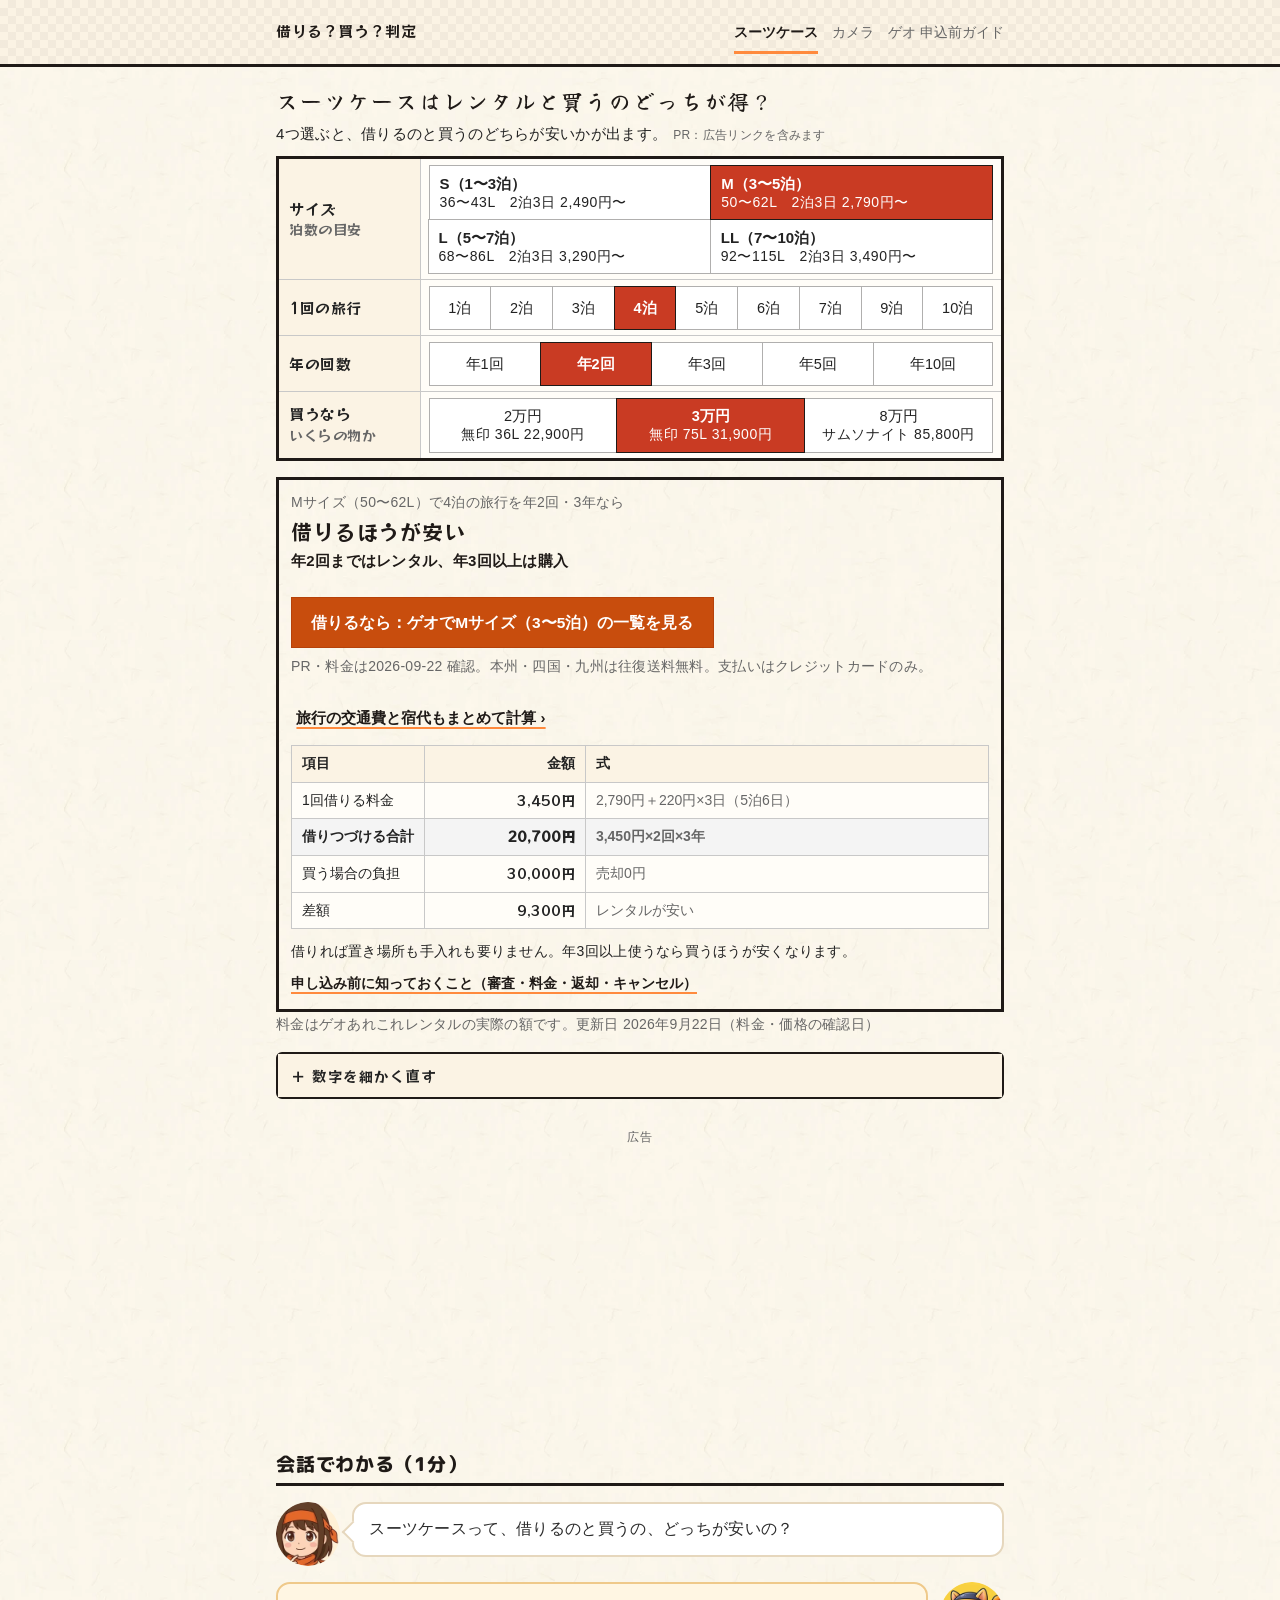
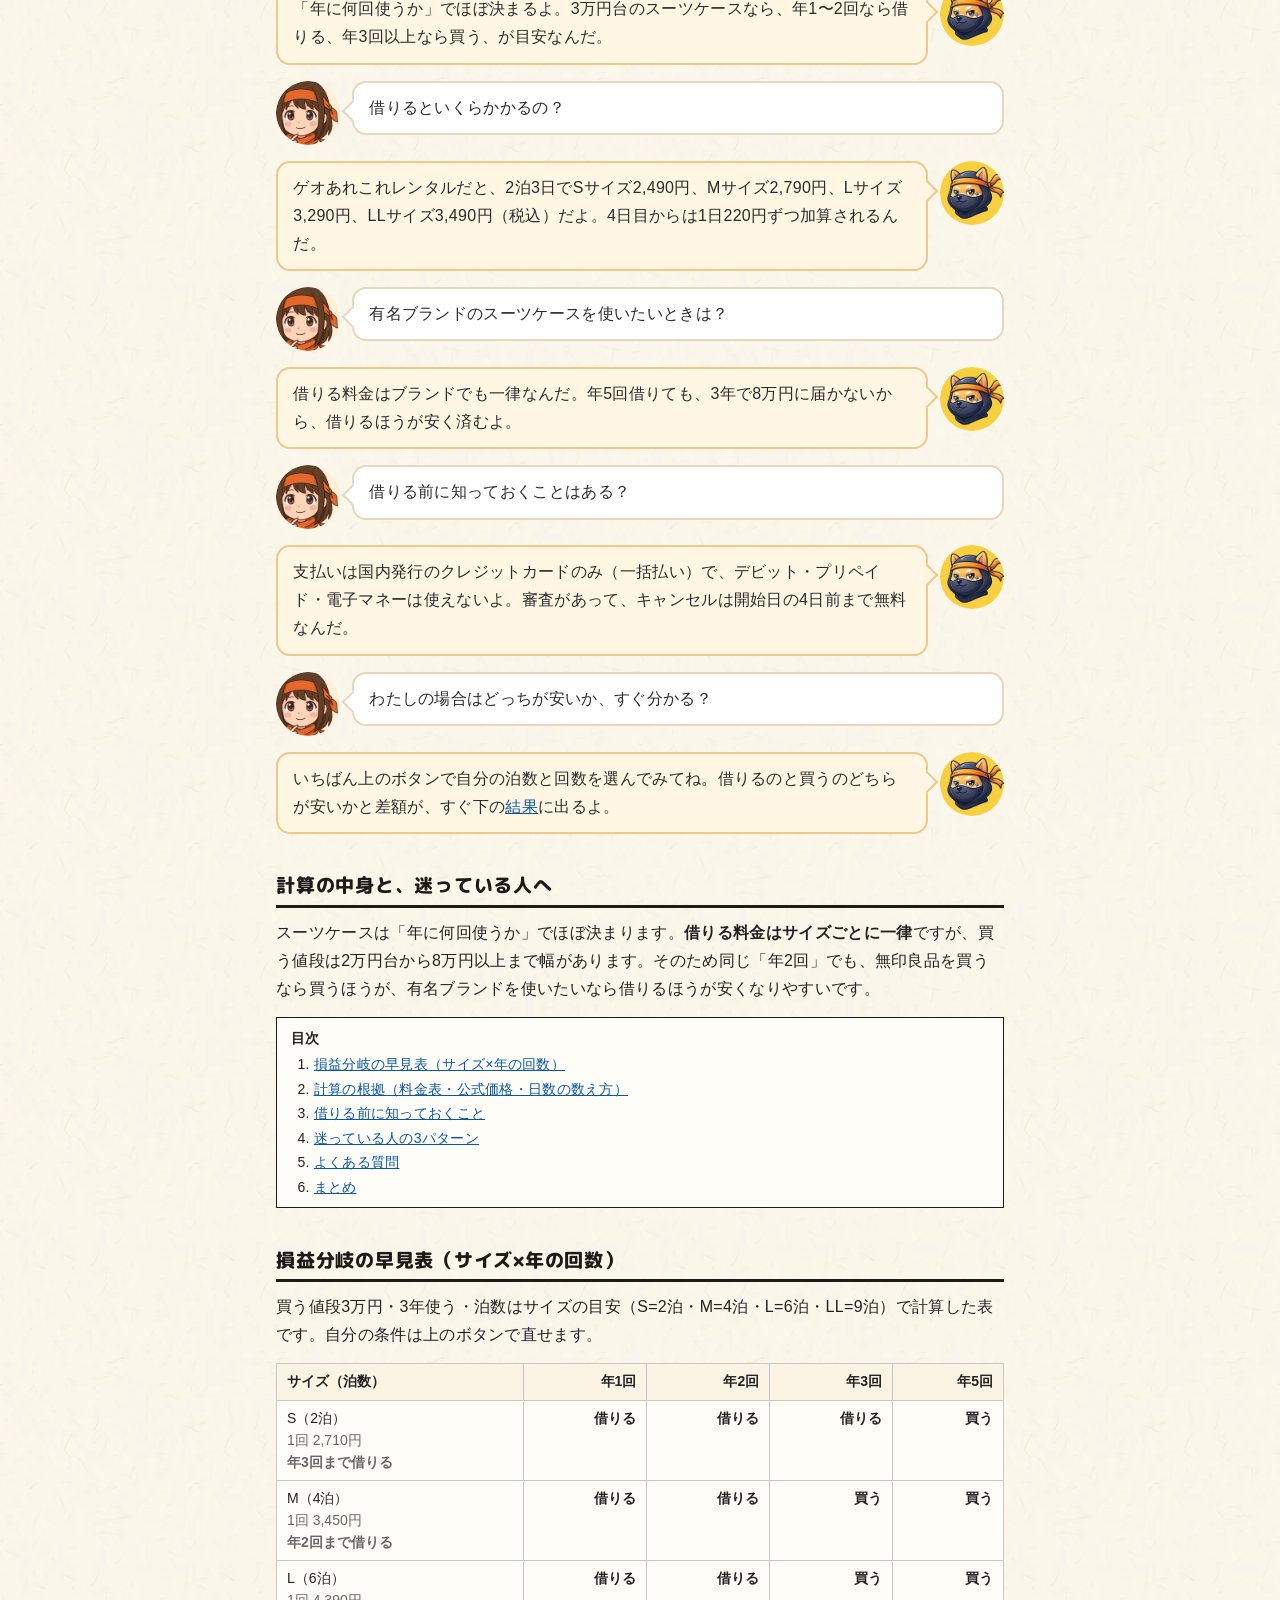
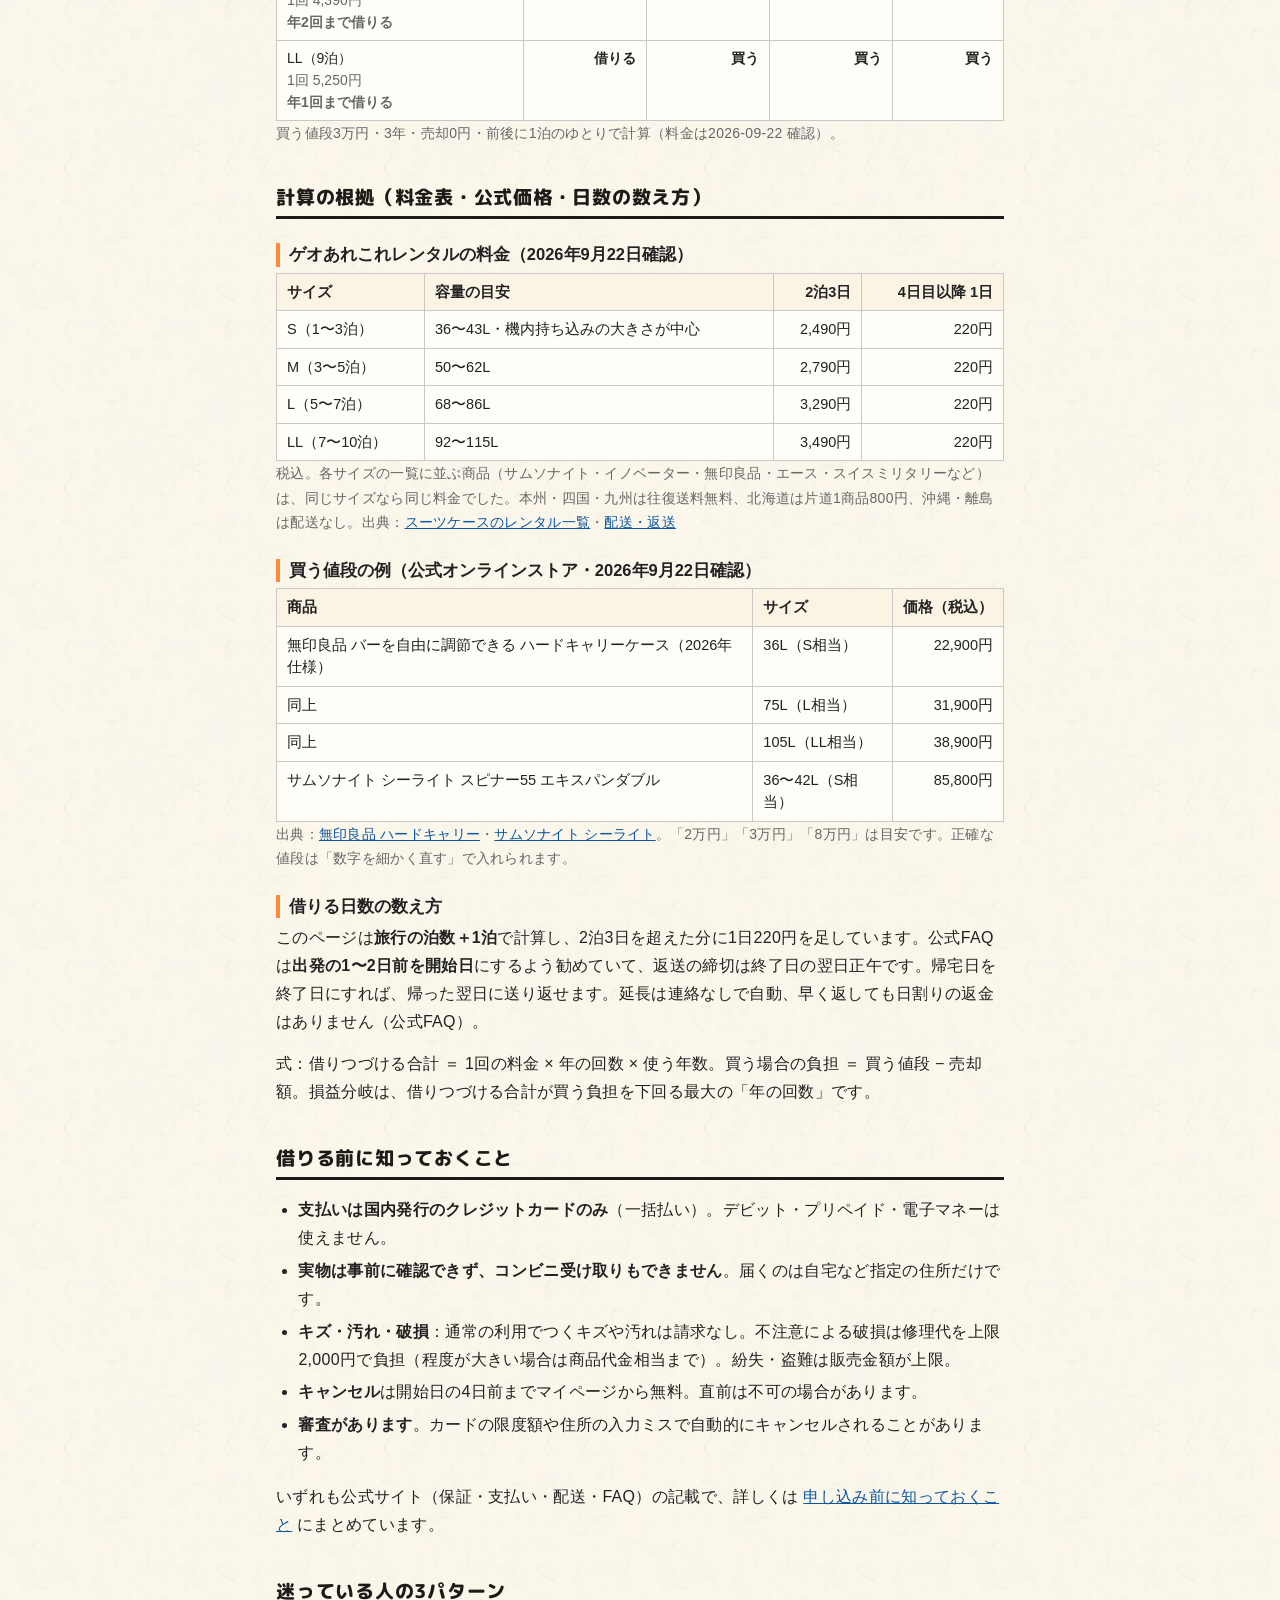
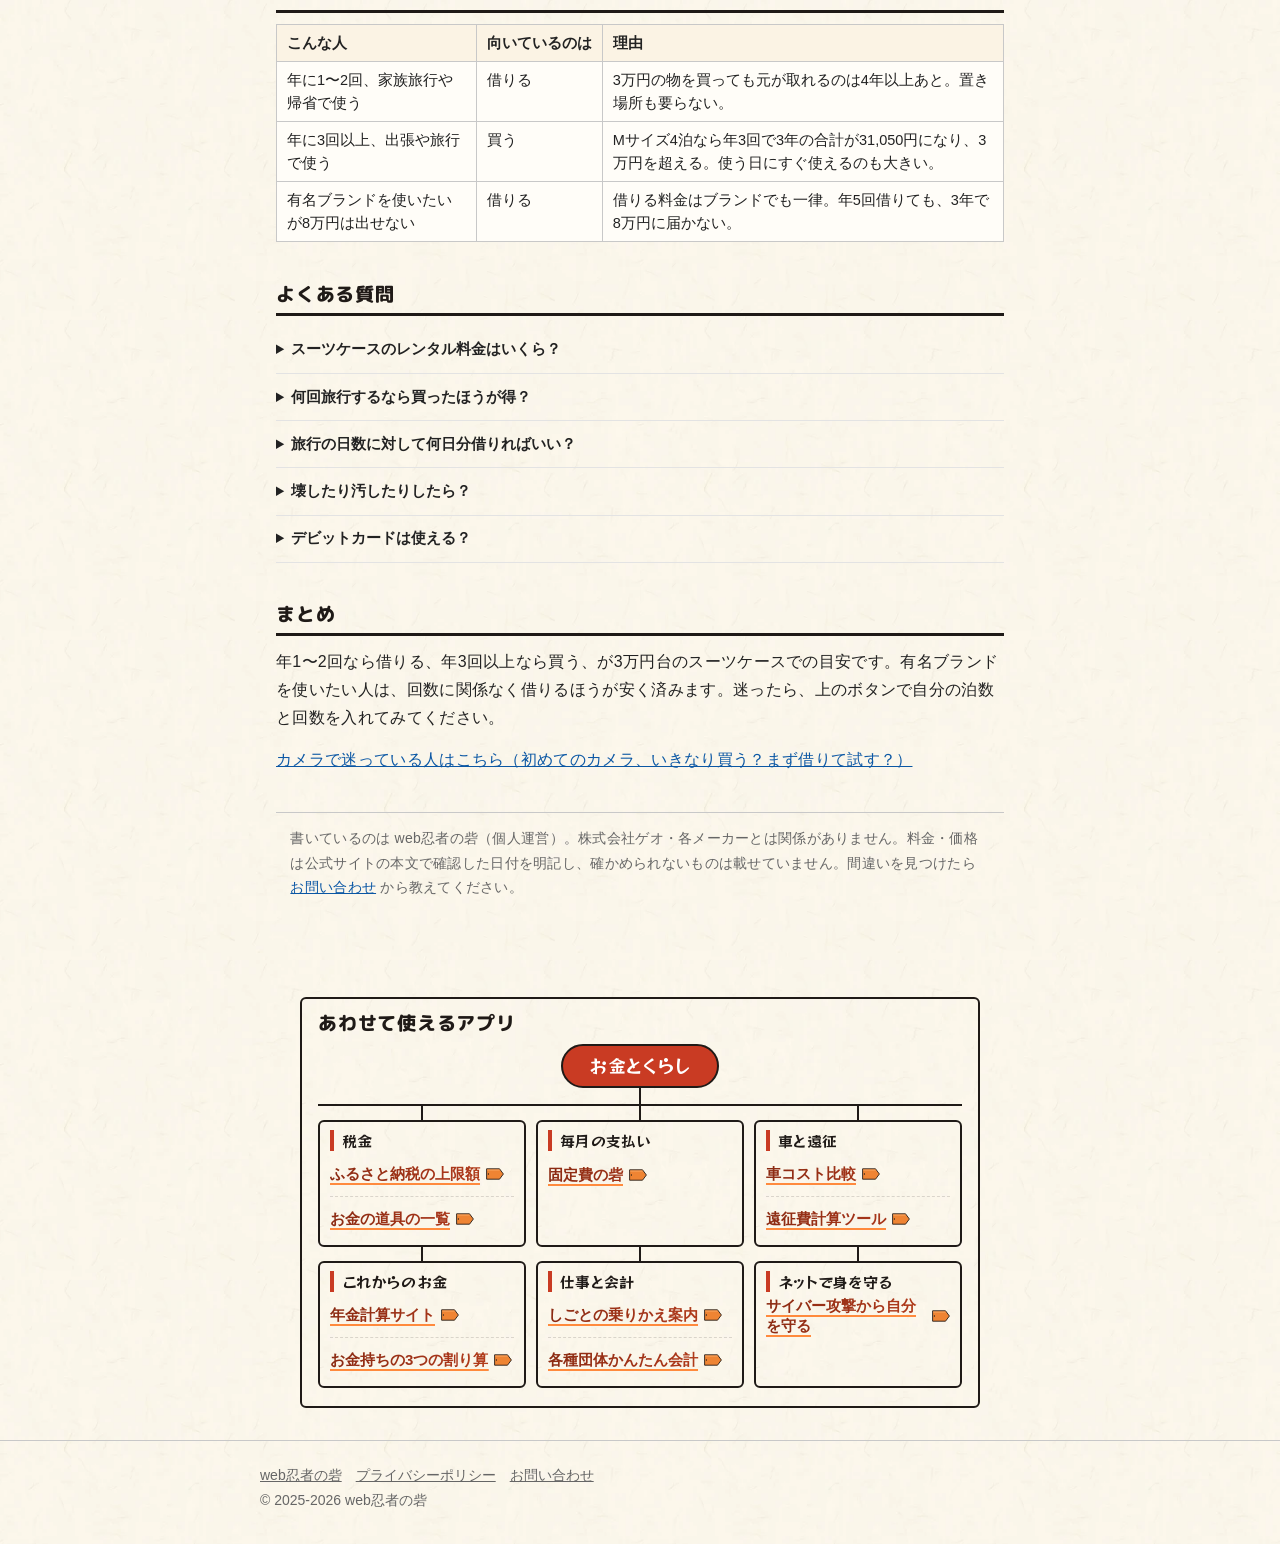
==== commit e6c63769: "1回の旅行の泊数に6泊・9泊を追加（L・LLの目安の泊数がボタンで光るように） Co-Authored-By: Claude Opus 5.5 <noreply@anthropic.com>" ====
--- a/index.html
+++ b/index.html
@@ -294,7 +294,7 @@
   { id: 'l',  name: 'L',  range: '5〜7泊',  liters: '68〜86L', fee: 3290, nights: 6, geo: 'https://geo-arekore.jp/genre/suitcase/5nights' },
   { id: 'll', name: 'LL', range: '7〜10泊', liters: '92〜115L', fee: 3490, nights: 9, geo: 'https://geo-arekore.jp/genre/suitcase/10nights' }
 ];
-var NIGHTS = [1, 2, 3, 4, 5, 7, 10];
+var NIGHTS = [1, 2, 3, 4, 5, 6, 7, 9, 10];
 var TRIPS = [1, 2, 3, 5, 10];
 var PRICES = [
   { v: 20000, label: '2万円', sub: '無印 36L 22,900円' },
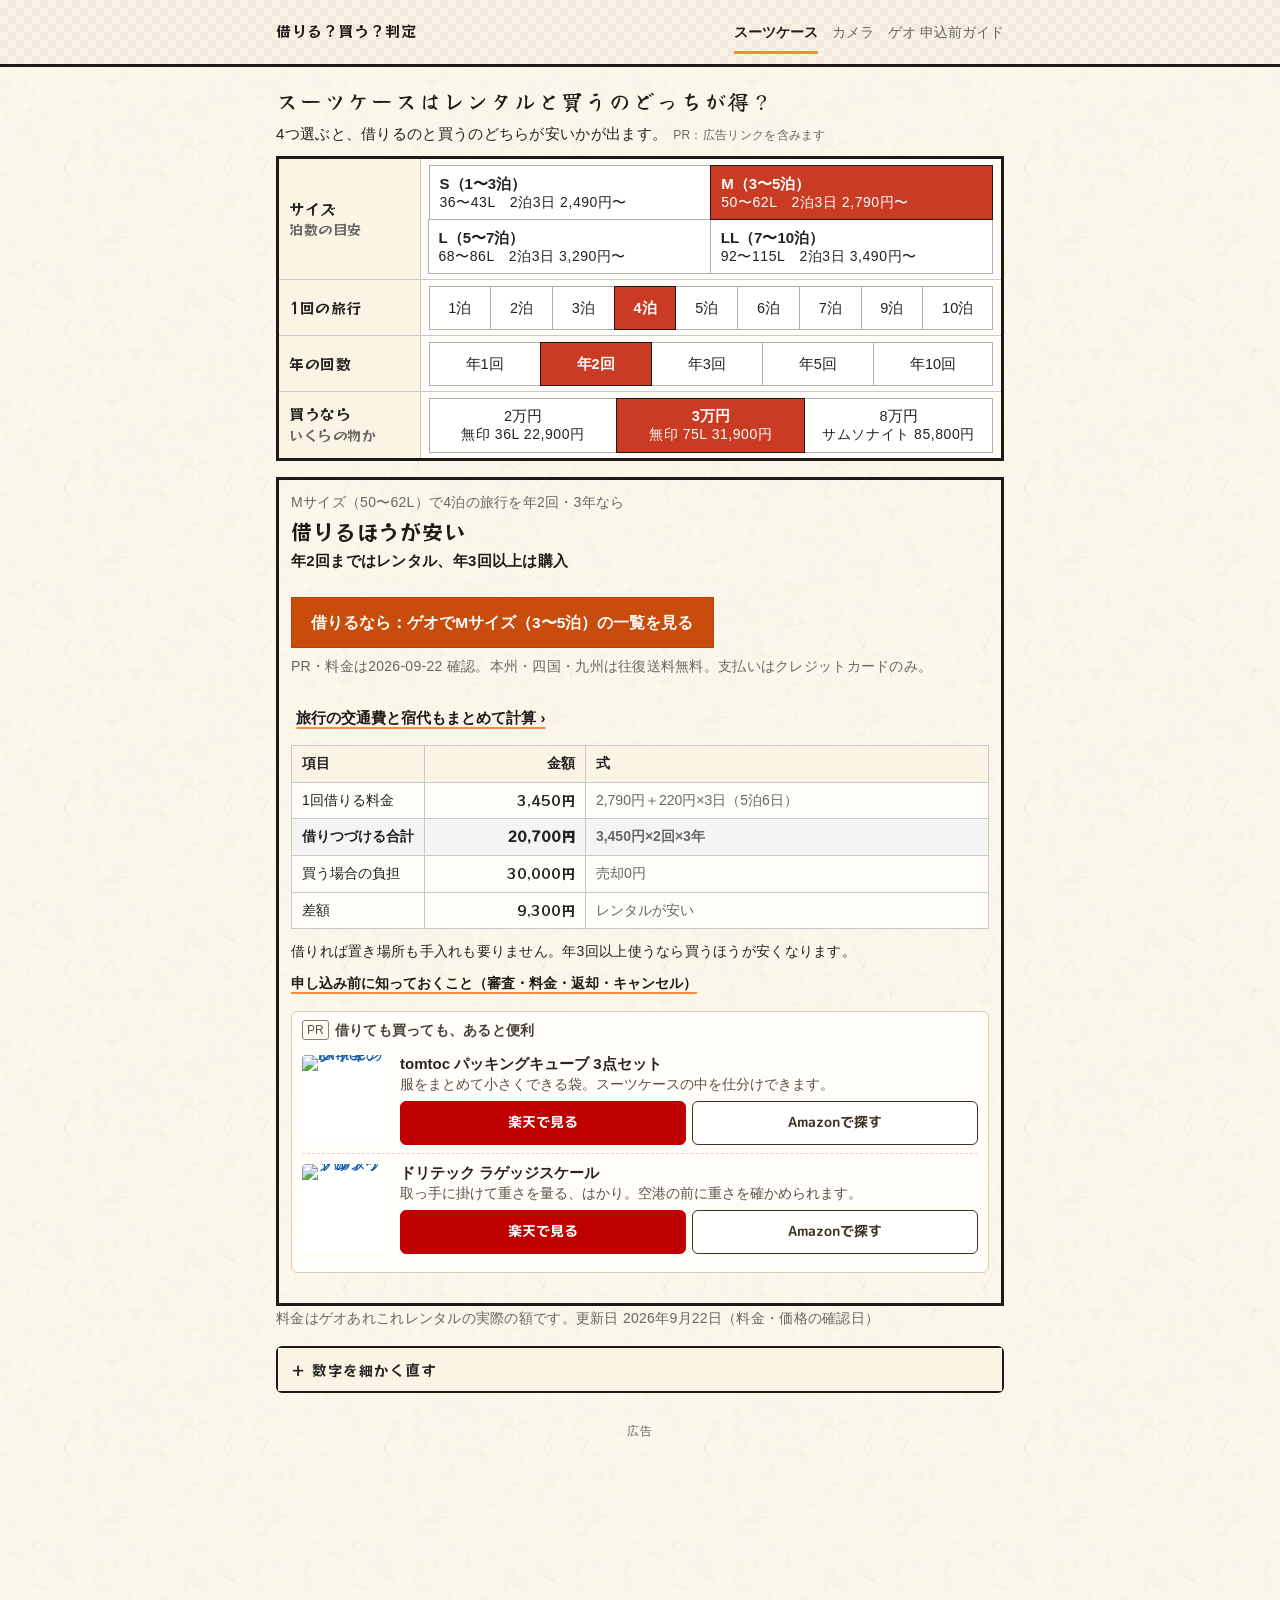
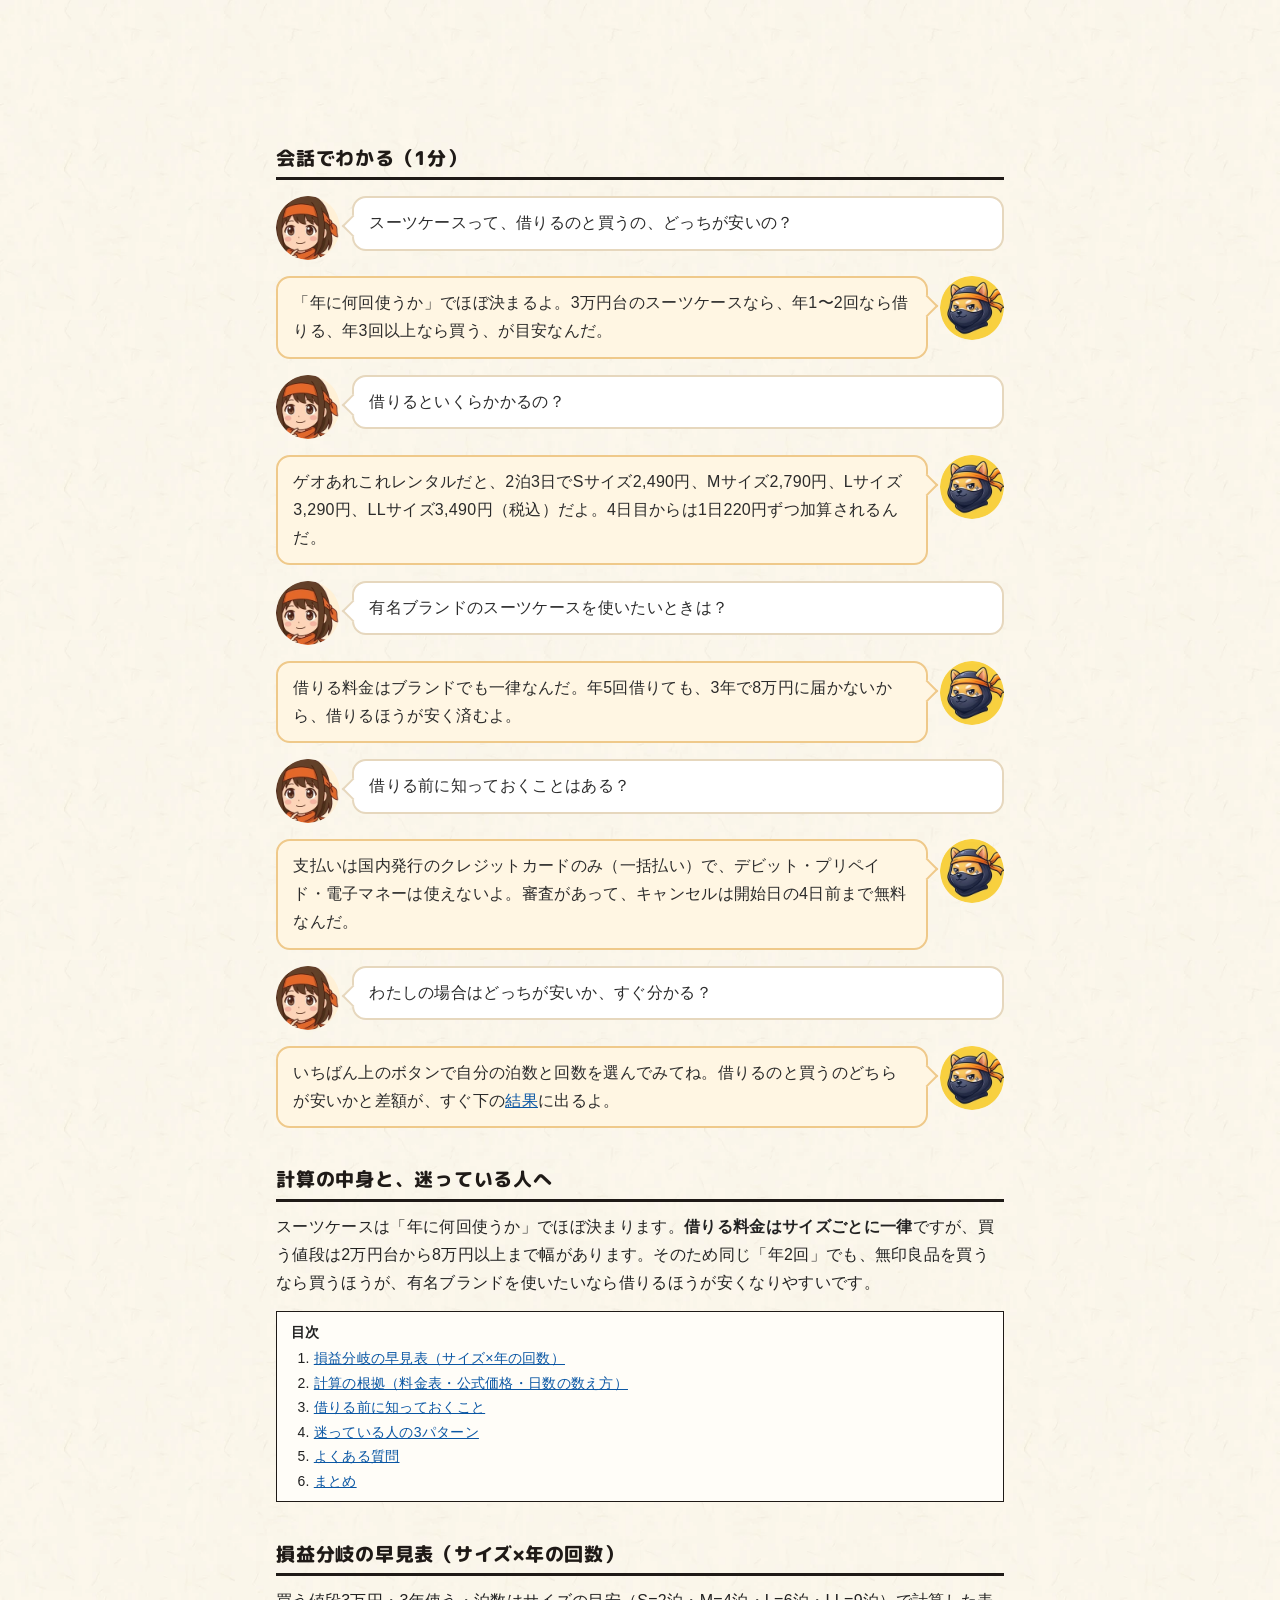
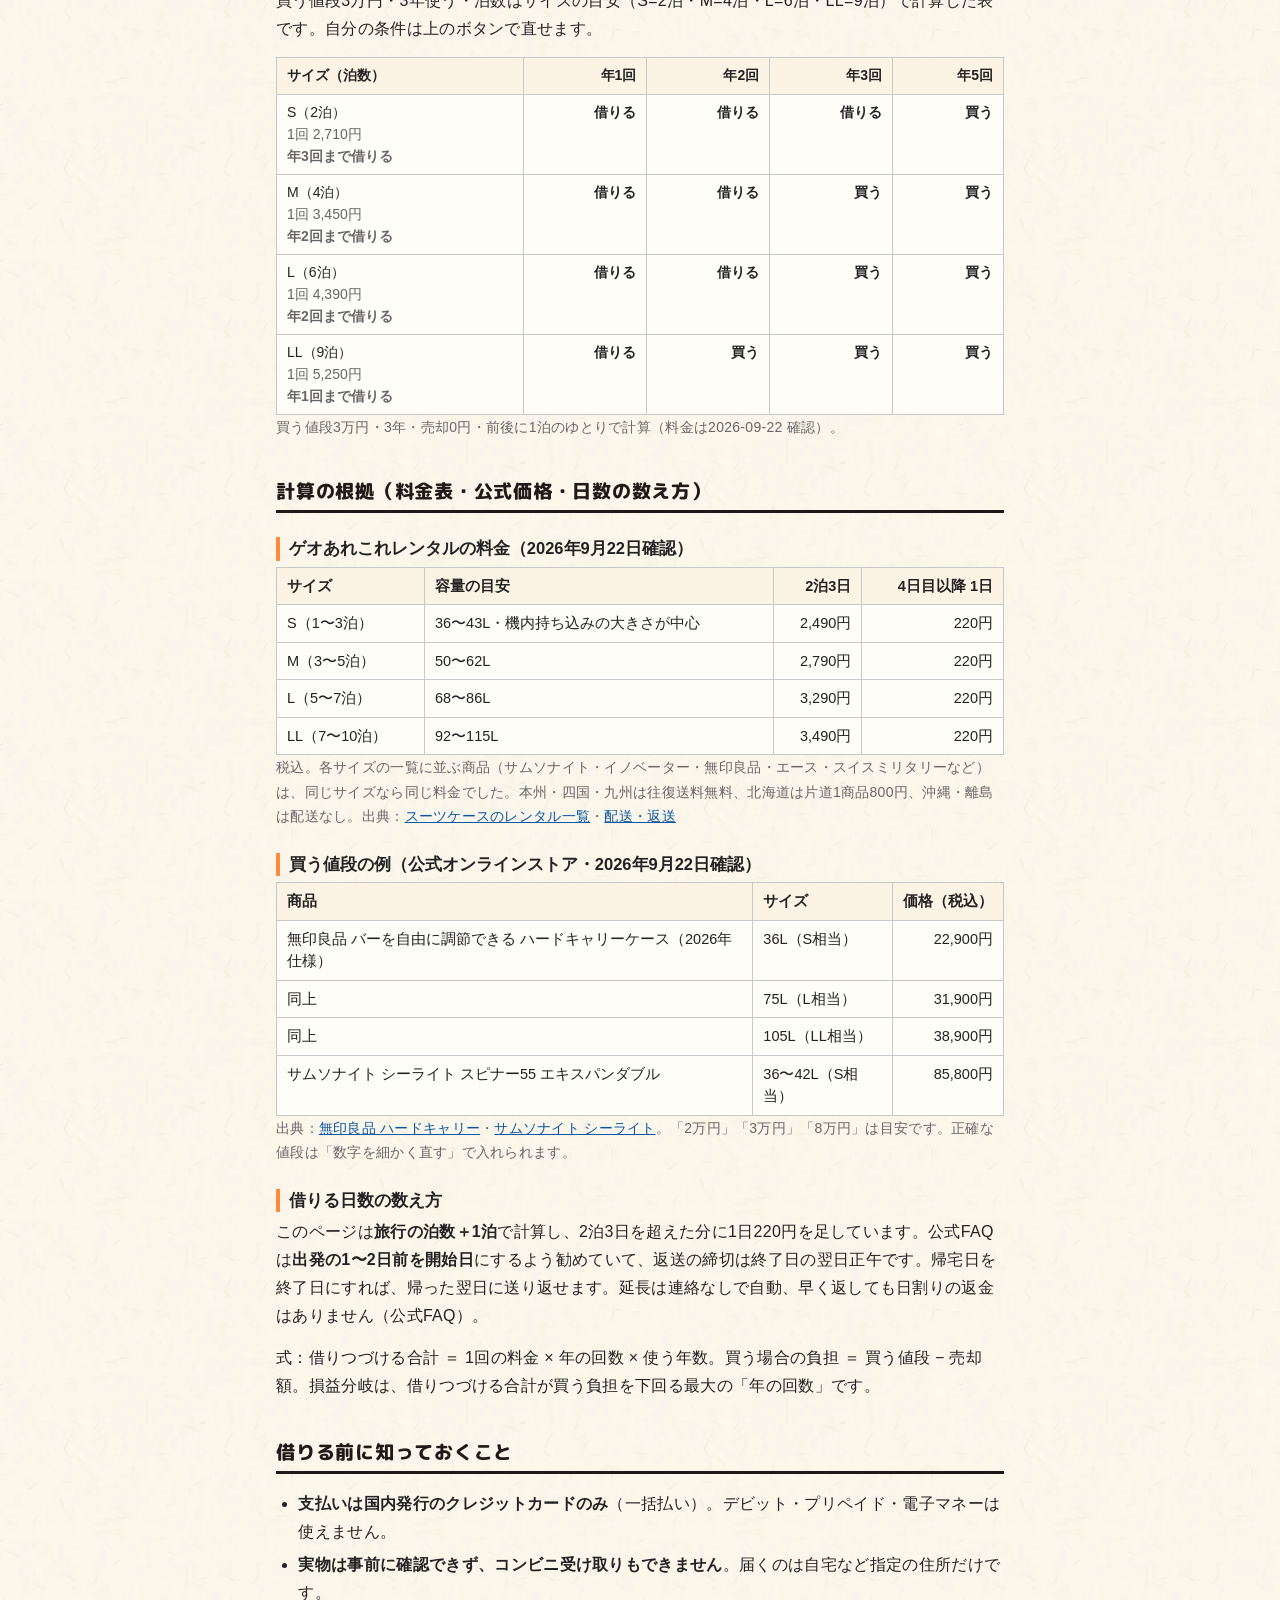
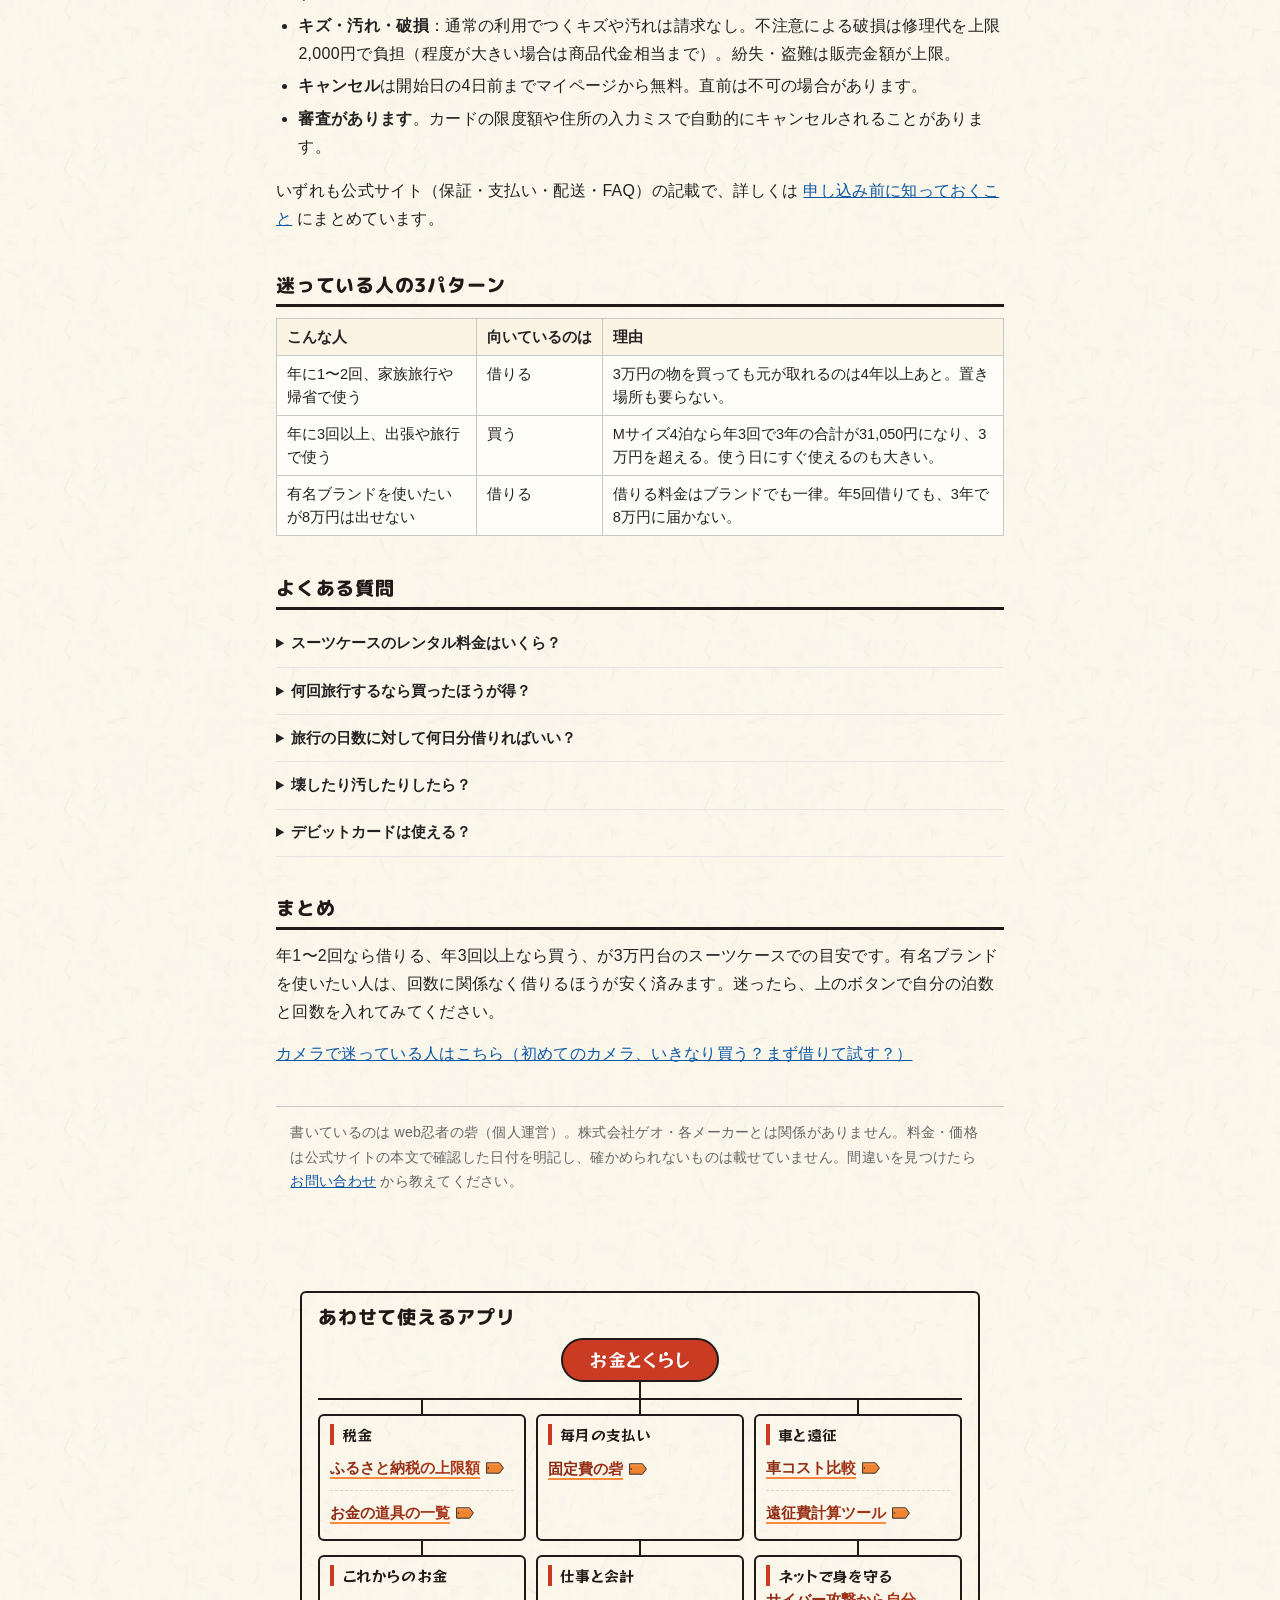
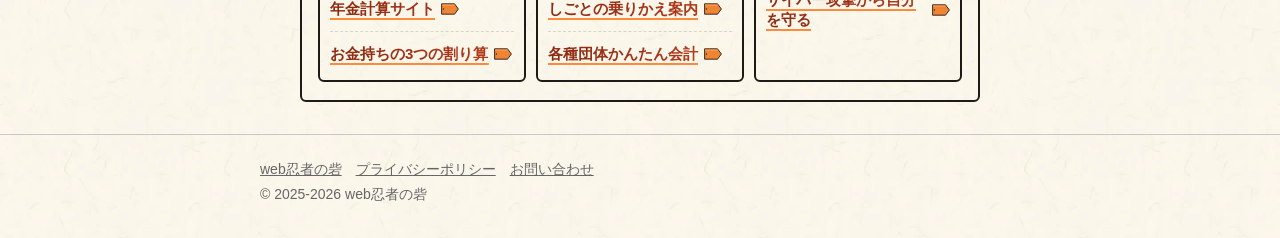
==== commit 453bb7e4: "結果のいちばん下に、借りても買っても使える旅行小物2つ（パッキングキューブ・ラゲッジスケール。楽天の画像・PR） Co-Authored-By: Claude Opus 5.5 <noreply@an" ====
--- a/index.html
+++ b/index.html
@@ -40,12 +40,17 @@
 // 確認用: ?preview=1 と localhost では広告と GA4 を止める
 (function(){var p=/[?&](preview|noads)=1/.test(location.search)||location.hostname==='localhost'||location.hostname==='127.0.0.1';if(p){window.__kkpPreview=true;window['ga-disable-G-2LM85GJN0L']=true;return;}var s=document.createElement('script');s.async=true;s.crossOrigin='anonymous';s.src='https://pagead2.googlesyndication.com/pagead/js/adsbygoogle.js?client=ca-pub-1298304917726270'; s.dataset.overlays = 'bottom';document.head.appendChild(s);})();
 </script>
-<script async src="https://www.googletagmanager.com/gtag/js?id=G-2LM85GJN0L"></script>
 <script>
   window.dataLayer = window.dataLayer || [];
   function gtag(){dataLayer.push(arguments);}
-  gtag('js', new Date());
-  gtag('config', 'G-2LM85GJN0L');
+  // 本番ドメインだけで計測する（*.pages.dev に来るボットの0秒訪問で数字が崩れていたため）
+  if (/(^|\.)kkpwebninja\.com$/.test(location.hostname)) {
+    var gs = document.createElement('script'); gs.async = true;
+    gs.src = 'https://www.googletagmanager.com/gtag/js?id=G-2LM85GJN0L';
+    document.head.appendChild(gs);
+    gtag('js', new Date());
+    gtag('config', 'G-2LM85GJN0L');
+  }
 </script>
 
 
@@ -88,8 +93,8 @@
 <link href="https://fonts.googleapis.com/css2?family=M+PLUS+Rounded+1c:wght@700;800&display=swap" rel="stylesheet">
 <link href="https://fonts.googleapis.com/css2?family=Yuji+Syuku&family=RocknRoll+One&display=swap&text=%2C-0123456789%3D%40ABCDEFIJLMPQRSUVX_abcdeijknprstvw%C2%A9%C3%97%E2%80%94%E2%88%92%E3%80%81%E3%80%82%E3%80%8C%E3%80%8D%E3%80%90%E3%80%91%E3%80%9C%E3%81%82%E3%81%84%E3%81%86%E3%81%88%E3%81%8A%E3%81%8B%E3%81%8C%E3%81%8D%E3%81%8F%E3%81%90%E3%81%91%E3%81%93%E3%81%94%E3%81%95%E3%81%97%E3%81%98%E3%81%99%E3%81%9A%E3%81%9B%E3%81%9D%E3%81%9F%E3%81%A0%E3%81%A1%E3%81%A3%E3%81%A4%E3%81%A5%E3%81%A6%E3%81%A7%E3%81%A8%E3%81%A9%E3%81%AA%E3%81%AB%E3%81%AE%E3%81%AF%E3%81%B0%E3%81%B3%E3%81%B6%E3%81%B8%E3%81%B9%E3%81%BB%E3%81%BC%E3%81%BE%E3%81%BF%E3%82%81%E3%82%82%E3%82%84%E3%82%86%E3%82%88%E3%82%89%E3%82%8A%E3%82%8B%E3%82%8C%E3%82%8F%E3%82%92%E3%82%93%E3%82%A2%E3%82%A4%E3%82%A8%E3%82%AA%E3%82%AB%E3%82%AC%E3%82%AD%E3%82%AF%E3%82%B1%E3%82%B2%E3%82%B3%E3%82%B5%E3%82%B7%E3%82%B8%E3%82%B9%E3%82%BA%E3%82%BB%E3%82%BD%E3%82%BF%E3%83%80%E3%83%81%E3%83%83%E3%83%84%E3%83%87%E3%83%88%E3%83%89%E3%83%8A%E3%83%8B%E3%83%8D%E3%83%8E%E3%83%8F%E3%83%90%E3%83%91%E3%83%93%E3%83%94%E3%83%96%E3%83%97%E3%83%99%E3%83%9A%E3%83%9C%E3%83%9D%E3%83%9E%E3%83%9F%E3%83%A0%E3%83%A1%E3%83%A3%E3%83%A9%E3%83%AA%E3%83%AB%E3%83%AC%E3%83%B3%E3%83%BB%E3%83%BC%E4%B8%80%E4%B8%87%E4%B8%8A%E4%B8%8B%E4%B8%8D%E4%B8%A1%E4%B8%A6%E4%B8%AD%E4%B9%9D%E4%BA%86%E4%BA%8B%E4%BA%BA%E4%BB%95%E4%BB%98%E4%BB%A3%E4%BB%A5%E4%BB%B6%E4%BC%9A%E4%BD%8E%E4%BD%8F%E4%BD%95%E4%BD%9C%E4%BD%BF%E4%BE%8B%E4%BE%A1%E4%BF%82%E4%BF%9D%E4%BF%AE%E5%80%8B%E5%80%9F%E5%80%A4%E5%81%B4%E5%85%83%E5%85%88%E5%85%A5%E5%85%A8%E5%85%AC%E5%85%B1%E5%85%B8%E5%86%85%E5%86%86%E5%87%BA%E5%88%86%E5%88%87%E5%88%9D%E5%88%A4%E5%88%A9%E5%89%8D%E5%89%B2%E5%8A%9B%E5%8A%A0%E5%8B%95%E5%8B%A7%E5%8C%97%E5%8D%88%E5%8D%B0%E5%8D%B4%E5%8F%96%E5%8F%97%E5%8F%AF%E5%8F%B0%E5%90%84%E5%90%88%E5%90%8C%E5%90%8D%E5%90%91%E5%90%AB%E5%91%8A%E5%91%BD%E5%93%81%E5%95%86%E5%95%8F%E5%96%B6%E5%9B%9B%E5%9B%9E%E5%9B%BA%E5%9B%BD%E5%9F%BA%E5%A0%B4%E5%A3%8A%E5%A3%B2%E5%A4%89%E5%A4%96%E5%A4%A2%E5%A4%A7%E5%A4%B1%E5%A7%8B%E5%AD%90%E5%AD%97%E5%AE%85%E5%AE%89%E5%AE%9A%E5%AE%9F%E5%AE%B6%E5%AE%B9%E5%AE%BF%E5%AF%A9%E5%AF%BE%E5%B1%8A%E5%B2%90%E5%B3%B6%E5%B7%9E%E5%B7%AE%E5%B8%AF%E5%B8%B0%E5%B8%B8%E5%B9%85%E5%B9%B4%E5%B9%B9%E5%BA%83%E5%BA%97%E5%BA%A6%E5%BB%B6%E5%BC%8F%E5%BC%B5%E5%BD%93%E5%BE%80%E5%BE%81%E5%BE%8B%E5%BE%8C%E5%BE%97%E5%BE%A9%E5%BF%83%E5%BF%8D%E6%84%8F%E6%88%A6%E6%89%80%E6%89%8B%E6%89%95%E6%8B%85%E6%8B%A0%E6%8B%AC%E6%8C%81%E6%8C%87%E6%8F%90%E6%90%8D%E6%94%AF%E6%94%BE%E6%95%99%E6%95%B0%E6%96%87%E6%96%99%E6%96%B0%E6%96%B9%E6%97%85%E6%97%8F%E6%97%A5%E6%97%A9%E6%98%8E%E6%9B%B4%E6%9B%B8%E6%9C%80%E6%9C%88%E6%9C%89%E6%9C%9F%E6%9C%AC%E6%9D%A1%E6%9E%9C%E6%9E%A0%E6%9F%BB%E6%A0%AA%E6%A0%B9%E6%A0%BC%E6%A7%98%E6%A8%99%E6%A9%9F%E6%AC%A1%E6%AD%A2%E6%AD%A3%E6%AE%B5%E6%AF%8E%E6%AF%94%E6%B1%82%E6%B1%9A%E6%B1%BA%E6%B2%96%E6%B3%8A%E6%B3%95%E6%B3%A8%E6%B5%B7%E6%B8%88%E6%BA%96%E7%84%A1%E7%89%87%E7%89%A9%E7%90%86%E7%94%A8%E7%94%B1%E7%94%B3%E7%99%BA%E7%9A%84%E7%9B%8A%E7%9B%97%E7%9B%AE%E7%9B%B4%E7%9B%B8%E7%9C%81%E7%9F%A5%E7%A0%A6%E7%A0%B4%E7%A2%BA%E7%A4%BE%E7%A8%8B%E7%A8%8E%E7%AE%97%E7%AF%80%E7%B4%9B%E7%B4%B0%E7%B5%82%E7%B5%90%E7%B5%A1%E7%B7%8F%E7%B7%9A%E7%B7%A0%E7%B8%84%E7%BD%AE%E7%BE%A9%E7%BF%8C%E8%80%85%E8%87%AA%E8%89%AF%E8%A1%8C%E8%A1%A8%E8%A6%81%E8%A6%8B%E8%A6%A7%E8%A6%B3%E8%A8%88%E8%A8%98%E8%A8%BC%E8%A9%A6%E8%A9%B3%E8%AA%8D%E8%AA%BF%E8%AB%8B%E8%B1%A1%E8%B2%A0%E8%B2%A9%E8%B2%B7%E8%B2%BB%E8%B3%87%E8%B3%AA%E8%B3%BC%E8%B6%85%E8%B6%B3%E8%BA%AB%E8%BB%8A%E8%BC%83%E8%BC%89%E8%BE%BC%E8%BF%94%E8%BF%B7%E9%80%81%E9%80%9A%E9%80%A3%E9%81%8B%E9%81%93%E9%81%95%E9%81%A0%E9%81%B8%E9%83%A8%E9%85%8D%E9%87%8F%E9%87%91%E9%95%B7%E9%96%8B%E9%96%93%E9%96%A2%E9%99%8D%E9%99%90%E9%9A%9B%E9%9B%A2%E9%9B%A3%E9%9B%BB%E9%A0%85%E9%A1%8D%E9%A3%9B%EF%BC%88%EF%BC%89%EF%BC%8B%EF%BC%8F%EF%BC%9A%EF%BC%9D%EF%BC%9F" rel="stylesheet">
 <!-- 共通部品 D4（kkp-kit を kit/ にコピーしたもの。中は手で直さず kkp-kit 側で直して sync.sh） -->
-<link rel="stylesheet" href="/kit/kit.css?v=6f47ed7">
-<script src="/kit/kit.js?v=6f47ed7" defer></script>
+<link rel="stylesheet" href="/kit/kit.css?v=0da92e0">
+<script src="/kit/kit.js?v=0da92e0" defer></script>
 <link rel="stylesheet" href="/style.css?v=20261123b">
 <!-- kkp-rel-d4:start -->
 <style id="kkp-rel-d4">
@@ -103,6 +108,7 @@
 .kkp-rel>a:hover::after,.kkp-rel>a:active::after,.kkp-rel>a:focus-visible::after{transform:translateX(4px)}
 }
 @media screen and (max-width:712px){.kkp-rel{max-width:calc(100vw - 24px)!important;margin-left:auto!important;margin-right:auto!important}}
+#buyAff .k-aff-item[hidden]{display:none}
 .pr-top{display:inline-block;margin-left:6px;font-size:12px;color:var(--sub,#6b6b6b);white-space:nowrap}
 </style>
 <!-- kkp-rel-d4:end -->
@@ -145,7 +151,41 @@
     <tr><td class="k">差額</td><td class="num" id="rDiff"></td><td class="f" id="rDiffSub"></td></tr>
   </table>
   <p class="why" id="rWhy"></p>
+  <!-- 2026-11-26 「買うほうが安い」と出たときだけ、選んだ大きさの1つ（S・M・L。LLは合う物を決めていないので出さない） -->
+  <aside class="k-aff" data-zone="affiliate_rentbuy_buy" id="buyAff" hidden>
+    <p class="k-aff-h"><span class="k-aff-pr">PR</span>買うなら、この大きさの1つ</p>
+    <div class="k-aff-item" data-size="s">
+      <a class="k-aff-img" href="https://hb.afl.rakuten.co.jp/hgc/11008fdf.72a391c0.11008fe0.307a7b09/_RTLink159750?pc=https%3A%2F%2Fitem.rakuten.co.jp%2Ftravelworld%2F5509-48%2F&amp;m=https%3A%2F%2Fitem.rakuten.co.jp%2Ftravelworld%2F5509-48%2F" target="_blank" rel="nofollow sponsored noopener" data-store="rakuten" data-item="lw5509_s"><img src="https://thumbnail.image.rakuten.co.jp/@0_mall/travelworld/cabinet/hardcase/5509r/5509r_thumb-s_v3.jpg?_ex=200x200" width="88" height="88" loading="lazy" alt="レジェンドウォーカーのスーツケース"></a>
+      <div class="k-aff-txt"><b>レジェンドウォーカー フレームタイプ Sサイズ（機内持ち込み）</b><span class="k-aff-desc">約35L。T&amp;S の日本ブランド。ファスナーのないフレームタイプ。</span>
+        <div class="k-aff-btns"><a class="k-aff-rakuten" href="https://hb.afl.rakuten.co.jp/hgc/11008fdf.72a391c0.11008fe0.307a7b09/_RTLink159750?pc=https%3A%2F%2Fitem.rakuten.co.jp%2Ftravelworld%2F5509-48%2F&amp;m=https%3A%2F%2Fitem.rakuten.co.jp%2Ftravelworld%2F5509-48%2F" target="_blank" rel="nofollow sponsored noopener" data-store="rakuten" data-item="lw5509_s">楽天で見る</a><a class="k-aff-amazon" href="https://www.amazon.co.jp/s?k=%E3%83%AC%E3%82%B8%E3%82%A7%E3%83%B3%E3%83%89%E3%82%A6%E3%82%A9%E3%83%BC%E3%82%AB%E3%83%BC+5509+S%E3%82%B5%E3%82%A4%E3%82%BA&amp;tag=kkp15-22" target="_blank" rel="nofollow sponsored noopener" data-store="amazon" data-item="lw5509_s">Amazonで探す</a></div></div>
+    </div>
+    <div class="k-aff-item" data-size="m">
+      <a class="k-aff-img" href="https://hb.afl.rakuten.co.jp/hgc/11008fdf.72a391c0.11008fe0.307a7b09/_RTLink159750?pc=https%3A%2F%2Fitem.rakuten.co.jp%2Ftravelworld%2F5509-57%2F&amp;m=https%3A%2F%2Fitem.rakuten.co.jp%2Ftravelworld%2F5509-57%2F" target="_blank" rel="nofollow sponsored noopener" data-store="rakuten" data-item="lw5509_m"><img src="https://thumbnail.image.rakuten.co.jp/@0_mall/travelworld/cabinet/hardcase/5509r/5509r_thumb-m_v3.jpg?_ex=200x200" width="88" height="88" loading="lazy" alt="レジェンドウォーカーのスーツケース"></a>
+      <div class="k-aff-txt"><b>レジェンドウォーカー フレームタイプ Mサイズ</b><span class="k-aff-desc">約51L。T&amp;S の日本ブランド。ファスナーのないフレームタイプ。</span>
+        <div class="k-aff-btns"><a class="k-aff-rakuten" href="https://hb.afl.rakuten.co.jp/hgc/11008fdf.72a391c0.11008fe0.307a7b09/_RTLink159750?pc=https%3A%2F%2Fitem.rakuten.co.jp%2Ftravelworld%2F5509-57%2F&amp;m=https%3A%2F%2Fitem.rakuten.co.jp%2Ftravelworld%2F5509-57%2F" target="_blank" rel="nofollow sponsored noopener" data-store="rakuten" data-item="lw5509_m">楽天で見る</a><a class="k-aff-amazon" href="https://www.amazon.co.jp/s?k=%E3%83%AC%E3%82%B8%E3%82%A7%E3%83%B3%E3%83%89%E3%82%A6%E3%82%A9%E3%83%BC%E3%82%AB%E3%83%BC+5509+M%E3%82%B5%E3%82%A4%E3%82%BA&amp;tag=kkp15-22" target="_blank" rel="nofollow sponsored noopener" data-store="amazon" data-item="lw5509_m">Amazonで探す</a></div></div>
+    </div>
+    <div class="k-aff-item" data-size="l">
+      <a class="k-aff-img" href="https://hb.afl.rakuten.co.jp/hgc/11008fdf.72a391c0.11008fe0.307a7b09/_RTLink159750?pc=https%3A%2F%2Fitem.rakuten.co.jp%2Ftravelworld%2F5509-70%2F&amp;m=https%3A%2F%2Fitem.rakuten.co.jp%2Ftravelworld%2F5509-70%2F" target="_blank" rel="nofollow sponsored noopener" data-store="rakuten" data-item="lw5509_l"><img src="https://thumbnail.image.rakuten.co.jp/@0_mall/travelworld/cabinet/hardcase/5509r/5509r_thumb-l_v3.jpg?_ex=200x200" width="88" height="88" loading="lazy" alt="レジェンドウォーカーのスーツケース"></a>
+      <div class="k-aff-txt"><b>レジェンドウォーカー フレームタイプ Lサイズ</b><span class="k-aff-desc">約83L。T&amp;S の日本ブランド。ファスナーのないフレームタイプ。</span>
+        <div class="k-aff-btns"><a class="k-aff-rakuten" href="https://hb.afl.rakuten.co.jp/hgc/11008fdf.72a391c0.11008fe0.307a7b09/_RTLink159750?pc=https%3A%2F%2Fitem.rakuten.co.jp%2Ftravelworld%2F5509-70%2F&amp;m=https%3A%2F%2Fitem.rakuten.co.jp%2Ftravelworld%2F5509-70%2F" target="_blank" rel="nofollow sponsored noopener" data-store="rakuten" data-item="lw5509_l">楽天で見る</a><a class="k-aff-amazon" href="https://www.amazon.co.jp/s?k=%E3%83%AC%E3%82%B8%E3%82%A7%E3%83%B3%E3%83%89%E3%82%A6%E3%82%A9%E3%83%BC%E3%82%AB%E3%83%BC+5509+L%E3%82%B5%E3%82%A4%E3%82%BA&amp;tag=kkp15-22" target="_blank" rel="nofollow sponsored noopener" data-store="amazon" data-item="lw5509_l">Amazonで探す</a></div></div>
+    </div>
+  </aside>
   <a class="cta2" id="killer" href="/geo-arekore/" hidden>申し込み前に知っておくこと（審査・料金・返却・キャンセル）</a>
+  <!-- 2026-11-26 関連商品（結果のいちばん下。借りる・買うのどちらの答えでも使える物） -->
+  <aside class="k-aff" data-zone="affiliate_rentbuy_more">
+    <p class="k-aff-h"><span class="k-aff-pr">PR</span>借りても買っても、あると便利</p>
+    <div class="k-aff-item">
+      <a class="k-aff-img" href="https://hb.afl.rakuten.co.jp/hgc/11008fdf.72a391c0.11008fe0.307a7b09/_RTLink159750?pc=https%3A%2F%2Fitem.rakuten.co.jp%2Ftomtoc%2Ft02%2F&amp;m=https%3A%2F%2Fitem.rakuten.co.jp%2Ftomtoc%2Ft02%2F" target="_blank" rel="nofollow sponsored noopener" data-store="rakuten" data-item="tomtoc_t02"><img src="https://thumbnail.image.rakuten.co.jp/@0_mall/tomtoc/cabinet/t02/thum/t02-top.jpg?_ex=200x200" width="88" height="88" loading="lazy" alt="tomtocのパッキングキューブ"></a>
+      <div class="k-aff-txt"><b>tomtoc パッキングキューブ 3点セット</b><span class="k-aff-desc">服をまとめて小さくできる袋。スーツケースの中を仕分けできます。</span>
+        <div class="k-aff-btns"><a class="k-aff-rakuten" href="https://hb.afl.rakuten.co.jp/hgc/11008fdf.72a391c0.11008fe0.307a7b09/_RTLink159750?pc=https%3A%2F%2Fitem.rakuten.co.jp%2Ftomtoc%2Ft02%2F&amp;m=https%3A%2F%2Fitem.rakuten.co.jp%2Ftomtoc%2Ft02%2F" target="_blank" rel="nofollow sponsored noopener" data-store="rakuten" data-item="tomtoc_t02">楽天で見る</a><a class="k-aff-amazon" href="https://www.amazon.co.jp/s?k=tomtoc+%E3%83%91%E3%83%83%E3%82%AD%E3%83%B3%E3%82%B0%E3%82%AD%E3%83%A5%E3%83%BC%E3%83%96&amp;tag=kkp15-22" target="_blank" rel="nofollow sponsored noopener" data-store="amazon" data-item="tomtoc_t02">Amazonで探す</a></div></div>
+    </div>
+    <div class="k-aff-item">
+      <a class="k-aff-img" href="https://hb.afl.rakuten.co.jp/hgc/11008fdf.72a391c0.11008fe0.307a7b09/_RTLink159750?pc=https%3A%2F%2Fitem.rakuten.co.jp%2Fdretec%2Fls-107ec%2F&amp;m=https%3A%2F%2Fitem.rakuten.co.jp%2Fdretec%2Fls-107ec%2F" target="_blank" rel="nofollow sponsored noopener" data-store="rakuten" data-item="dretec_luggage_scale"><img src="https://thumbnail.image.rakuten.co.jp/@0_mall/dretec/cabinet/item/12511793/ls-114_s1_2.jpg?_ex=200x200" width="88" height="88" loading="lazy" alt="ドリテックのラゲッジスケール"></a>
+      <div class="k-aff-txt"><b>ドリテック ラゲッジスケール</b><span class="k-aff-desc">取っ手に掛けて重さを量る、はかり。空港の前に重さを確かめられます。</span>
+        <div class="k-aff-btns"><a class="k-aff-rakuten" href="https://hb.afl.rakuten.co.jp/hgc/11008fdf.72a391c0.11008fe0.307a7b09/_RTLink159750?pc=https%3A%2F%2Fitem.rakuten.co.jp%2Fdretec%2Fls-107ec%2F&amp;m=https%3A%2F%2Fitem.rakuten.co.jp%2Fdretec%2Fls-107ec%2F" target="_blank" rel="nofollow sponsored noopener" data-store="rakuten" data-item="dretec_luggage_scale">楽天で見る</a><a class="k-aff-amazon" href="https://www.amazon.co.jp/s?k=%E3%83%89%E3%83%AA%E3%83%86%E3%83%83%E3%82%AF+%E3%83%A9%E3%82%B2%E3%83%83%E3%82%B8%E3%82%B9%E3%82%B1%E3%83%BC%E3%83%AB&amp;tag=kkp15-22" target="_blank" rel="nofollow sponsored noopener" data-store="amazon" data-item="dretec_luggage_scale">Amazonで探す</a></div></div>
+    </div>
+  </aside>
+
 </section>
 
 <p class="meta">料金はゲオあれこれレンタルの実際の額です。更新日 2026年9月22日（料金・価格の確認日）</p>
@@ -446,6 +486,12 @@
       $('a8px').innerHTML = '';
       $('killer').hidden = true;
     }
+    var ba = $('buyAff');
+    if (ba) {
+      var bi = ba.querySelector('[data-size="' + s.id + '"]');
+      [].forEach.call(ba.querySelectorAll('.k-aff-item'), function (x) { x.hidden = x !== bi; });
+      ba.hidden = !(r.choice === 'buy' && bi);
+    }
 
     var key = [st.size, st.nights, st.trips, st.price, st.extraNights, st.years, st.resale].join('|');
     if (track && key !== lastKey) {
--- a/kit/kit.css
+++ b/kit/kit.css
@@ -36,9 +36,9 @@
 
 /* ---------- ボタン（主＝木札／副／小／大） ---------- */
 .k-btn{display:inline-flex;align-items:center;justify-content:center;font-family:var(--k-bold);font-weight:400;letter-spacing:.04em;line-height:1.2;font-feature-settings:"palt" 1;text-decoration:none;cursor:pointer;transition:transform .08s,box-shadow .08s,filter .08s,background .15s;-webkit-tap-highlight-color:transparent}
-/* 主ボタン: 2026-11-09 ユーザー承認で全サイト「平らなオレンジ＋墨の枠」に統一（木目の板はやめた。10/30の配色調査・ワードウルフ等5サイトの試しを kit に取り込み）。色は --k-btn-main（既定 #f26a1b） */
+/* 主ボタン: 2026-11-24 文字を17→19pxに（白×#f26a1b は 3.06:1。WCAG/HIG の大きな太字＝3:1 を満たすため・ユーザー承認A）。2026-11-09 ユーザー承認で全サイト「平らなオレンジ＋墨の枠」に統一（木目の板はやめた。10/30の配色調査・ワードウルフ等5サイトの試しを kit に取り込み）。色は --k-btn-main（既定 #f26a1b） */
 :root{--k-btn-main:#f26a1b;--k-navy:#2b3768}
-.k-btn-main{position:relative;min-height:56px;padding:0 22px;border:3px solid var(--k-sumi);border-radius:14px;background:var(--k-btn-main);color:#fff;font-size:17px;text-shadow:0 1px 0 var(--k-sumi),1px 0 0 var(--k-sumi),0 -1px 0 var(--k-sumi),-1px 0 0 var(--k-sumi);filter:drop-shadow(4px 4px 0 var(--k-sumi));white-space:nowrap}
+.k-btn-main{position:relative;min-height:56px;padding:0 22px;border:3px solid var(--k-sumi);border-radius:14px;background:var(--k-btn-main);color:#fff;font-size:19px;text-shadow:0 1px 0 var(--k-sumi),1px 0 0 var(--k-sumi),0 -1px 0 var(--k-sumi),-1px 0 0 var(--k-sumi);filter:drop-shadow(4px 4px 0 var(--k-sumi));white-space:nowrap}
 .k-btn-main:hover,.k-btn-main:disabled,.k-btn-main[disabled]{background:var(--k-btn-main)}
 .k-btn-main::after{content:"";position:absolute;inset:0;border-radius:11px;pointer-events:none;background:linear-gradient(110deg,transparent 38%,rgba(255,255,255,.45) 50%,transparent 62%) no-repeat;background-size:260% 100%;background-position:120% 0;transition:background-position .7s ease}
 .k-btn-main:hover::after,.k-btn-main:focus-visible::after{background-position:-20% 0}
@@ -768,3 +768,65 @@
 .k-talk.a>p::before{left:auto;right:-9px;border:0;border-right:2px solid #efc98a;border-top:2px solid #efc98a}
 @media(max-width:420px){.k-talk>img{width:52px;height:52px}}
 @media print{.k-talks{display:none}}
+
+/* ===== アプリのような操作感（2026-11-23）=====
+   スマホで「Webページを触っている感じ」を減らす小さな決まり。見た目は変えない。
+   1) 入力欄を押しても画面が勝手に拡大しない（iOS は 16px 未満の入力欄で拡大する）
+   2) ボタンのダブルタップ拡大の待ちをなくし、押した瞬間に反応する
+   3) ボタンを長押ししても文字選択やメニューが出ない
+   4) 同じサイト内のページ移動をふわっと切り替える（対応ブラウザだけ。動きを減らす設定の人には出さない） */
+@media (pointer:coarse){
+  input:not([type=checkbox]):not([type=radio]):not([type=range]):not([type=color]),select,textarea{font-size:16px!important}
+}
+a,button,summary,label,select,[role=button],input[type=checkbox],input[type=radio]{touch-action:manipulation}
+button,[role=button],.k-btn{-webkit-user-select:none;user-select:none;-webkit-touch-callout:none}
+@media (prefers-reduced-motion:no-preference){
+  @view-transition{navigation:auto}
+  ::view-transition-old(root),::view-transition-new(root){animation-duration:.18s}
+}
+
+/* ===== 商品カード（アフィリエイト・2026-11-26）=====
+   すでに貼ってあるアフィリのリンクを「楽天の商品画像＋商品名＋1行＋ボタン」のカードにする。手本は砦の /block/ と年末ゲーム記事のマリオ花札。
+   約束: PR の表記を必ず出す／画像は楽天の商品画像（thumbnail.image.rakuten.co.jp・Amazon の画像は直接読まない）／値段は書かない／
+         楽天＝赤い「楽天で見る」、Amazon＝白い「Amazonで探す」（文字だけ）。クリックは kit.js が gtag('event','toride_click') を送る。
+   <aside class="k-aff" data-zone="affiliate_ito_compare">
+     <p class="k-aff-h"><span class="k-aff-pr">PR</span>見出し</p>
+     <div class="k-aff-item">
+       <a class="k-aff-img" href="楽天のリンク" target="_blank" rel="nofollow sponsored noopener" data-store="rakuten" data-item="rainbow"><img src="https://thumbnail.image.rakuten.co.jp/@0_mall/…jpg?_ex=200x200" width="88" height="88" loading="lazy" alt="商品の箱"></a>
+       <div class="k-aff-txt"><b>商品名</b><span class="k-aff-desc">1行の説明</span>
+         <div class="k-aff-btns"><a class="k-aff-rakuten" href="…" …>楽天で見る</a><a class="k-aff-amazon" href="…" …>Amazonで探す</a></div></div>
+     </div>
+   </aside> */
+.k-aff{border:1px solid #d9cbb5;border-radius:6px;padding:8px 10px 10px;margin:14px 0 18px;background:#fffdf8;color:#3d3427;text-align:left}
+.k-aff-h{display:flex;align-items:center;gap:6px;margin:0 0 4px;font-size:14px;font-weight:700;line-height:1.5;color:#4a3f37}
+.k-aff-pr{flex:none;font-size:12px;border:1px solid #8a7d6b;color:#5b5047;padding:0 4px;border-radius:3px;line-height:1.5;font-weight:400;letter-spacing:0}
+.k-aff-lead{margin:0 0 6px;font-size:14px;line-height:1.6;color:#3d3427}
+.k-aff-item{display:flex;gap:10px;align-items:center;padding:8px 0;border-top:1px dashed #e4d8c4}
+.k-aff-h+.k-aff-item,.k-aff>.k-aff-item:first-child{border-top:0}
+.k-aff-img{flex:none;display:block;width:88px;height:88px;border-radius:4px;background:#fff;overflow:hidden;line-height:0}
+.k-aff-img img{width:100%;height:100%;object-fit:contain;display:block;margin:0;border:0}
+.k-aff-txt{flex:1;min-width:0;font-size:14px;line-height:1.5;color:#3d3427}
+.k-aff-txt b{display:block;font-size:15px;line-height:1.4;color:#2b231d}
+.k-aff-desc{display:block;font-size:14px;line-height:1.5;color:#5b5047}
+.k-aff-btns{display:flex;flex-wrap:wrap;gap:6px;margin-top:6px}
+.k-aff .k-aff-btns>a[href]{flex:1 1 96px;min-width:fit-content;font-family:var(--k-head);min-height:44px;box-sizing:border-box;display:flex;align-items:center;justify-content:center;padding:0 6px;font-size:14px;font-weight:700;line-height:1.2;border:1.5px solid #3d3427;border-radius:6px;color:#3d3427!important;background:#fff!important;text-decoration:none!important;text-decoration-line:none!important;white-space:nowrap;box-shadow:none;text-shadow:none;letter-spacing:0}
+.k-aff .k-aff-btns>a.k-aff-rakuten[href]{background:#bf0000!important;border-color:#bf0000;color:#fff!important}
+.k-aff .k-aff-btns>a[href]::after,.k-aff .k-aff-btns>a[href]::before{content:none}
+.k-aff a.k-aff-img[href]{text-decoration:none!important;border:0}
+.k-aff-note{margin:6px 0 0;font-size:14px;line-height:1.5;color:#5b5047}
+/* 比べる表の中などで1商品だけ置くとき: <div class="k-aff k-aff-solo"><div class="k-aff-item">…<b><span class="k-aff-pr">PR</span>商品名</b>… */
+.k-aff-solo{margin:8px 0 0;padding:4px 10px}
+.k-aff-solo .k-aff-item{border-top:0;padding:6px 0}
+.k-aff-txt b .k-aff-pr{display:inline-block;margin-right:6px;vertical-align:2px;font-size:12px}
+.k-aff-desc a{color:#7a4a12;text-decoration:underline}
+/* 同じ種類の商品が5つ以上並ぶときは横に流す（縦に長くしない）: <div class="k-aff-scroll"><div class="k-aff-item">…</div>…</div> */
+.k-aff-scroll{display:flex;gap:8px;overflow-x:auto;overscroll-behavior-x:contain;scroll-snap-type:x proximity;padding:2px 2px 8px;margin:4px 0 0;-webkit-overflow-scrolling:touch}
+.k-aff-scroll .k-aff-item{flex:0 0 136px;flex-direction:column;align-items:stretch;gap:6px;padding:8px;border:1px solid #e4d8c4;border-radius:6px;background:#fff;scroll-snap-align:start}
+.k-aff-scroll .k-aff-img{width:100%;height:100px}
+.k-aff-scroll .k-aff-txt b{font-size:14px}
+.k-aff-scroll .k-aff-desc{font-size:14px;line-height:1.4}
+.k-aff-scroll .k-aff-btns{flex-direction:column}
+.k-aff .k-aff-scroll .k-aff-btns>a[href]{flex:none;min-width:0}
+.k-aff-hint{margin:0;font-size:14px;color:#5b5047}
+@media (max-width:360px){.k-aff-img{width:72px;height:72px}}
+@media print{.k-aff{display:none}}
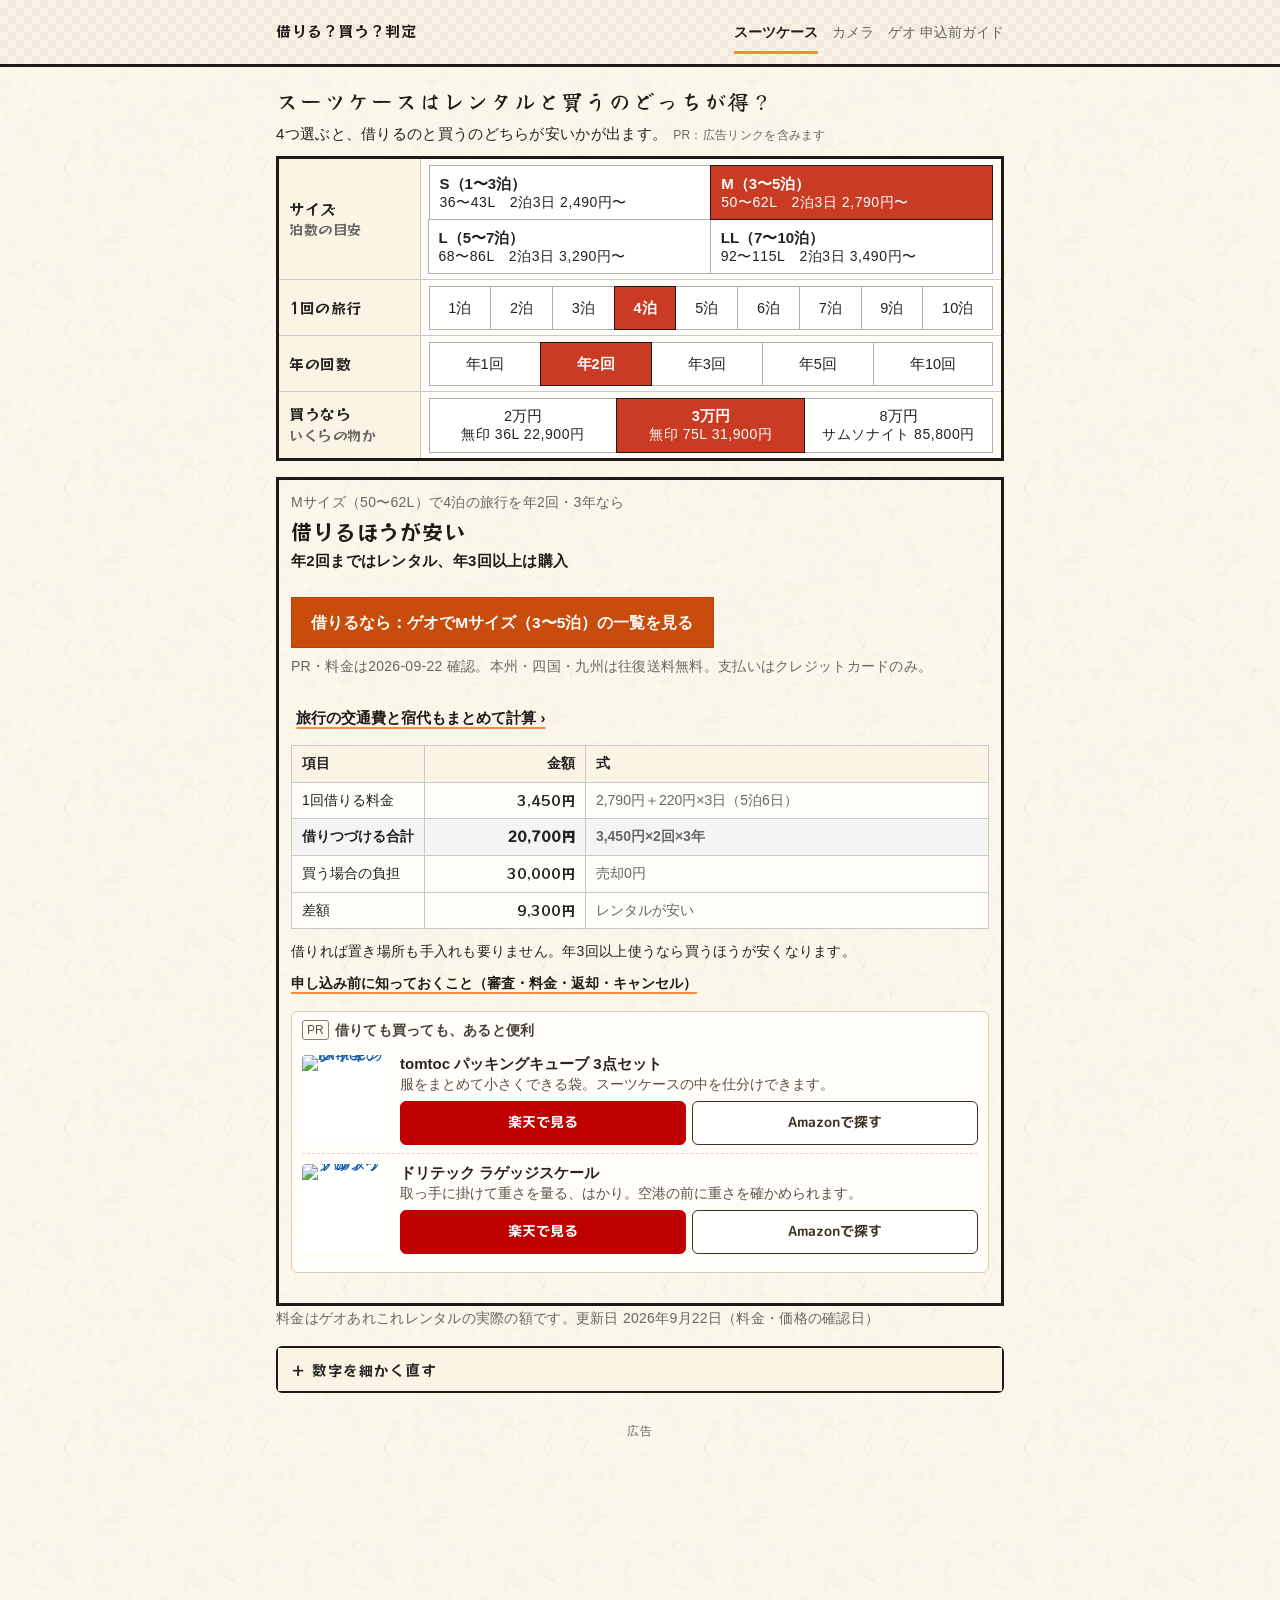
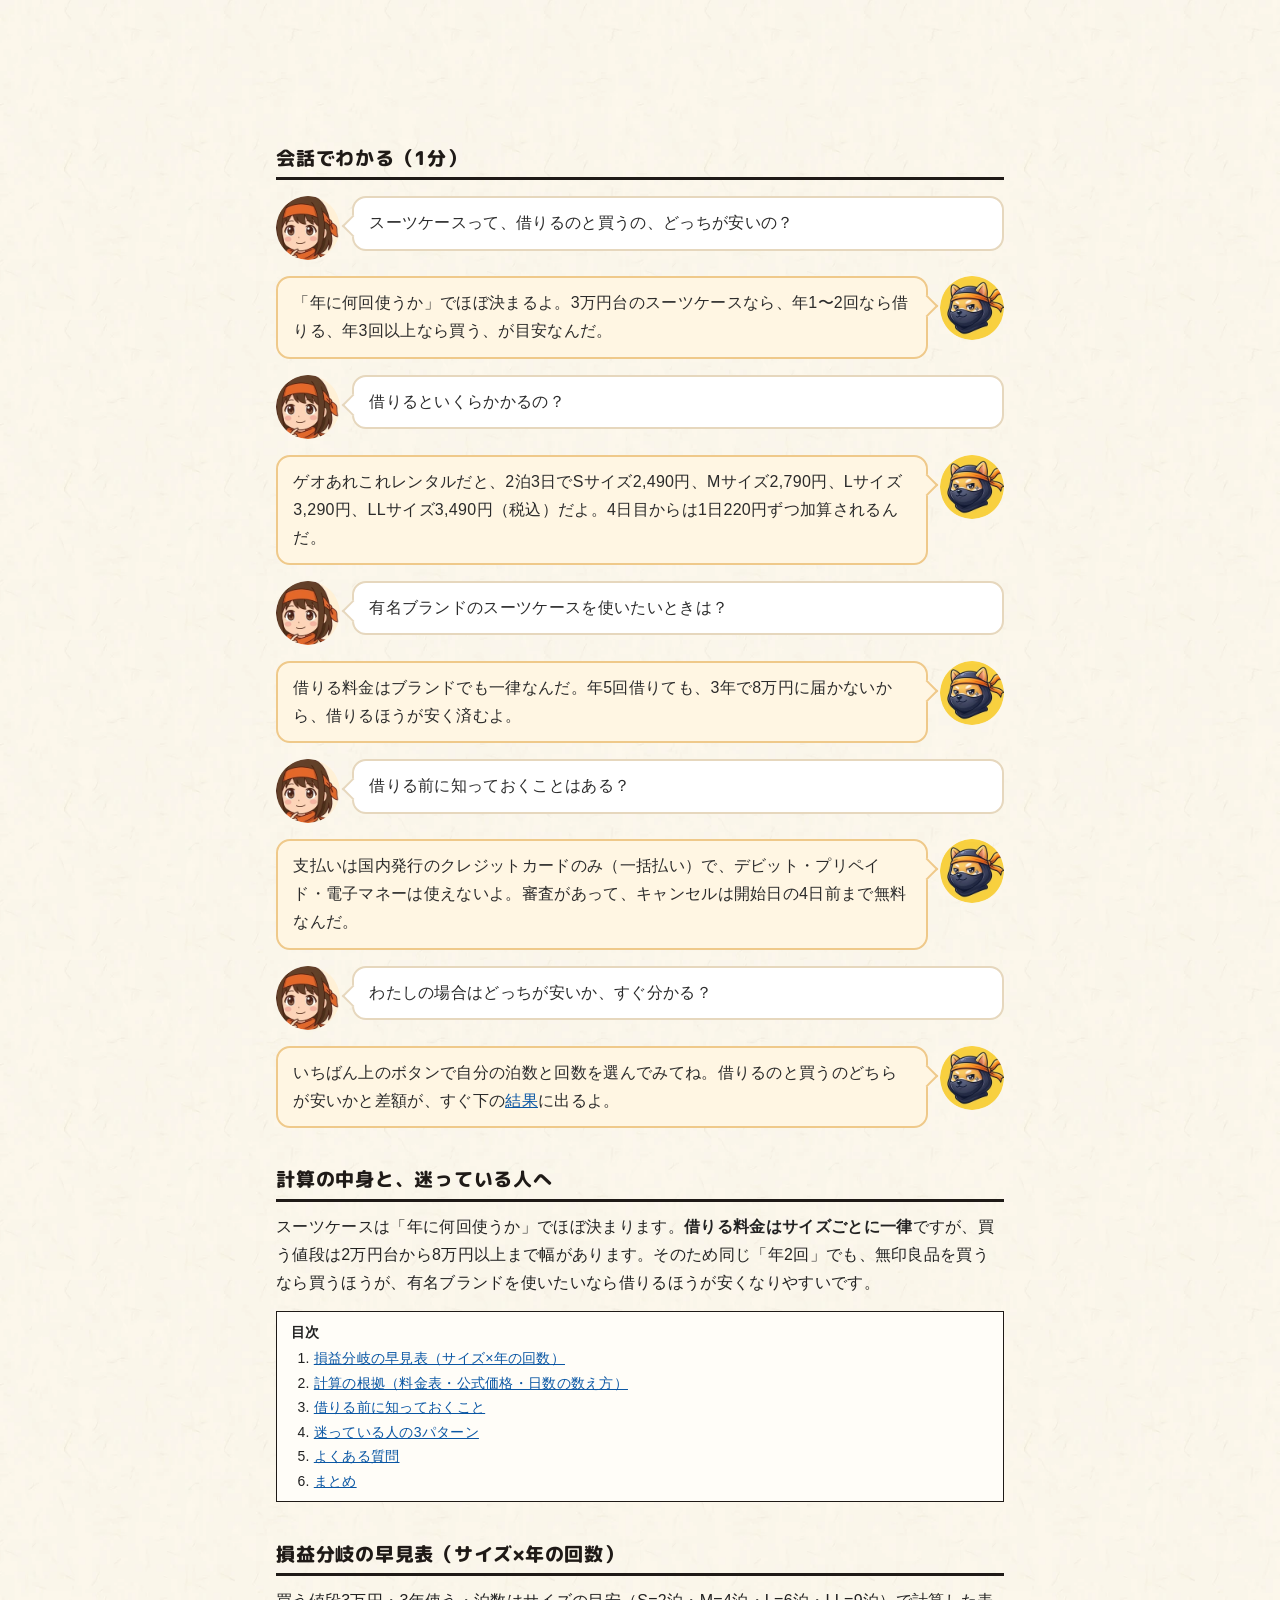
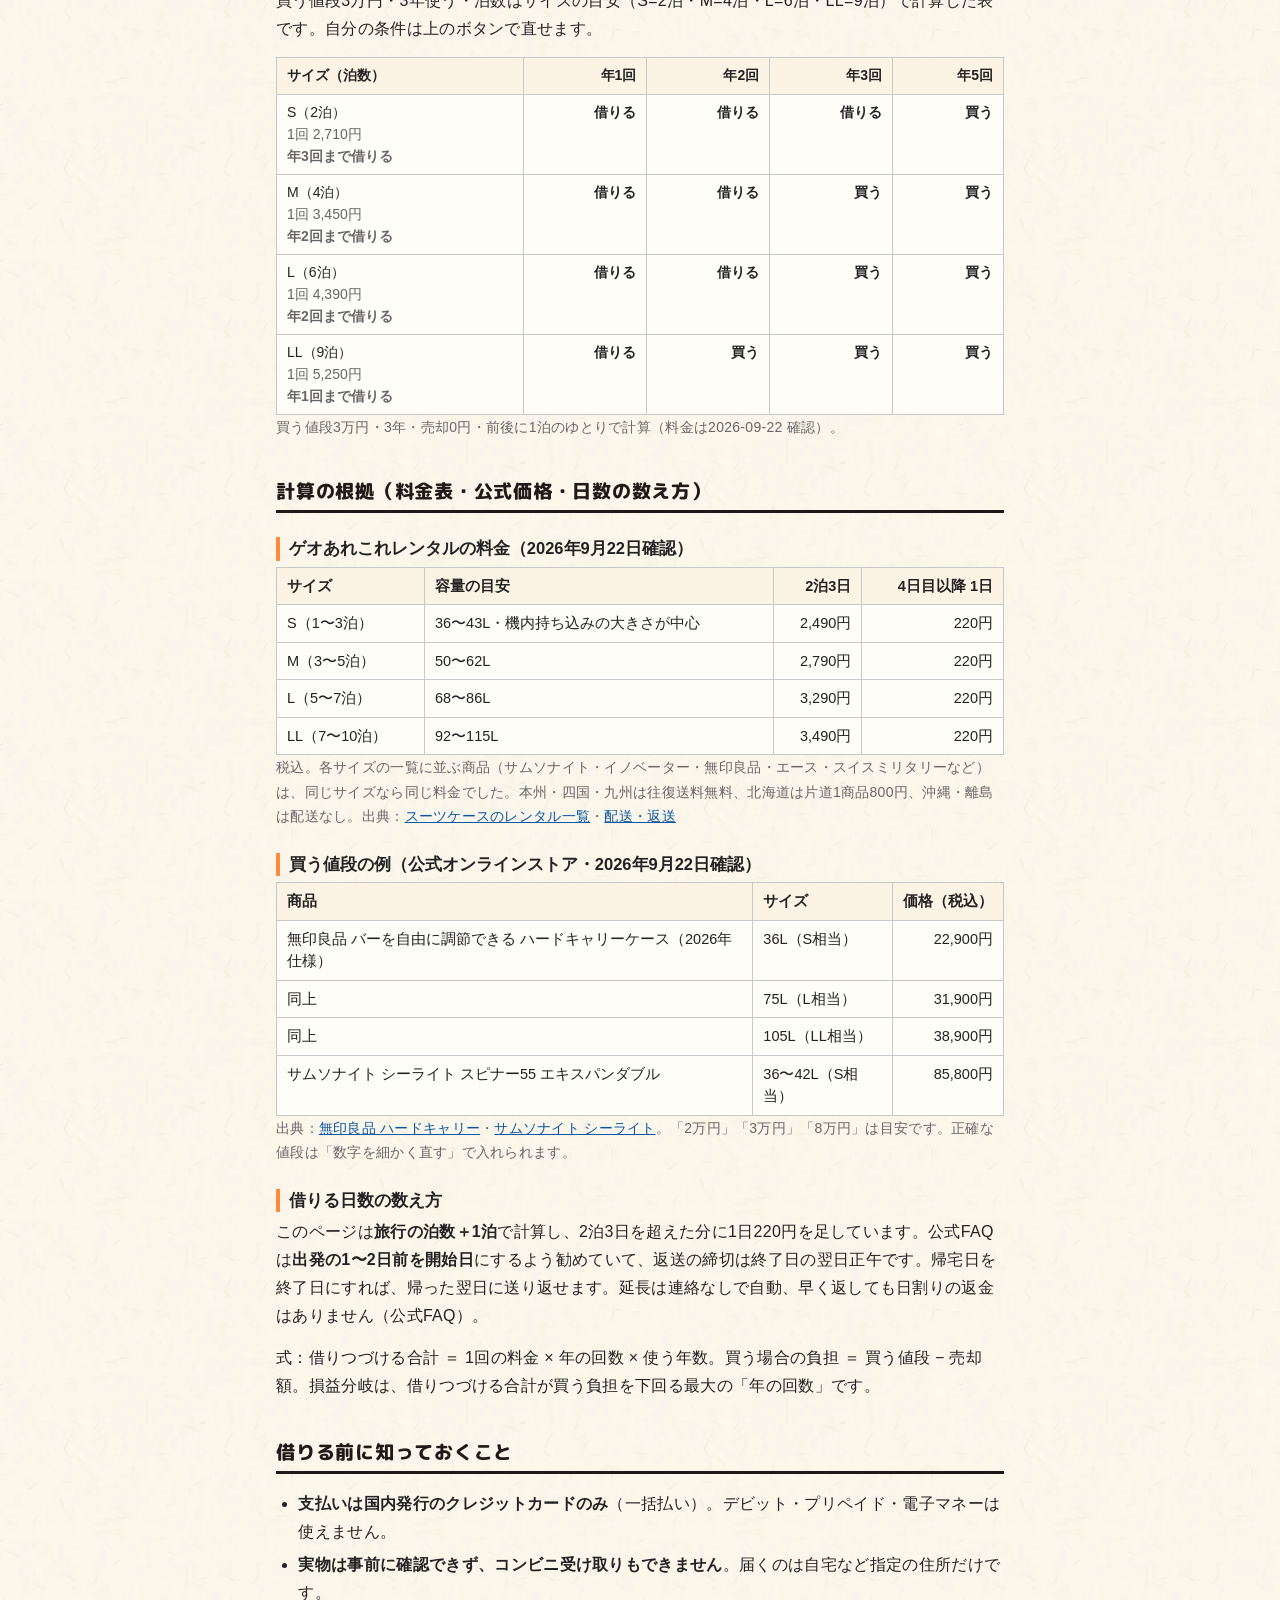
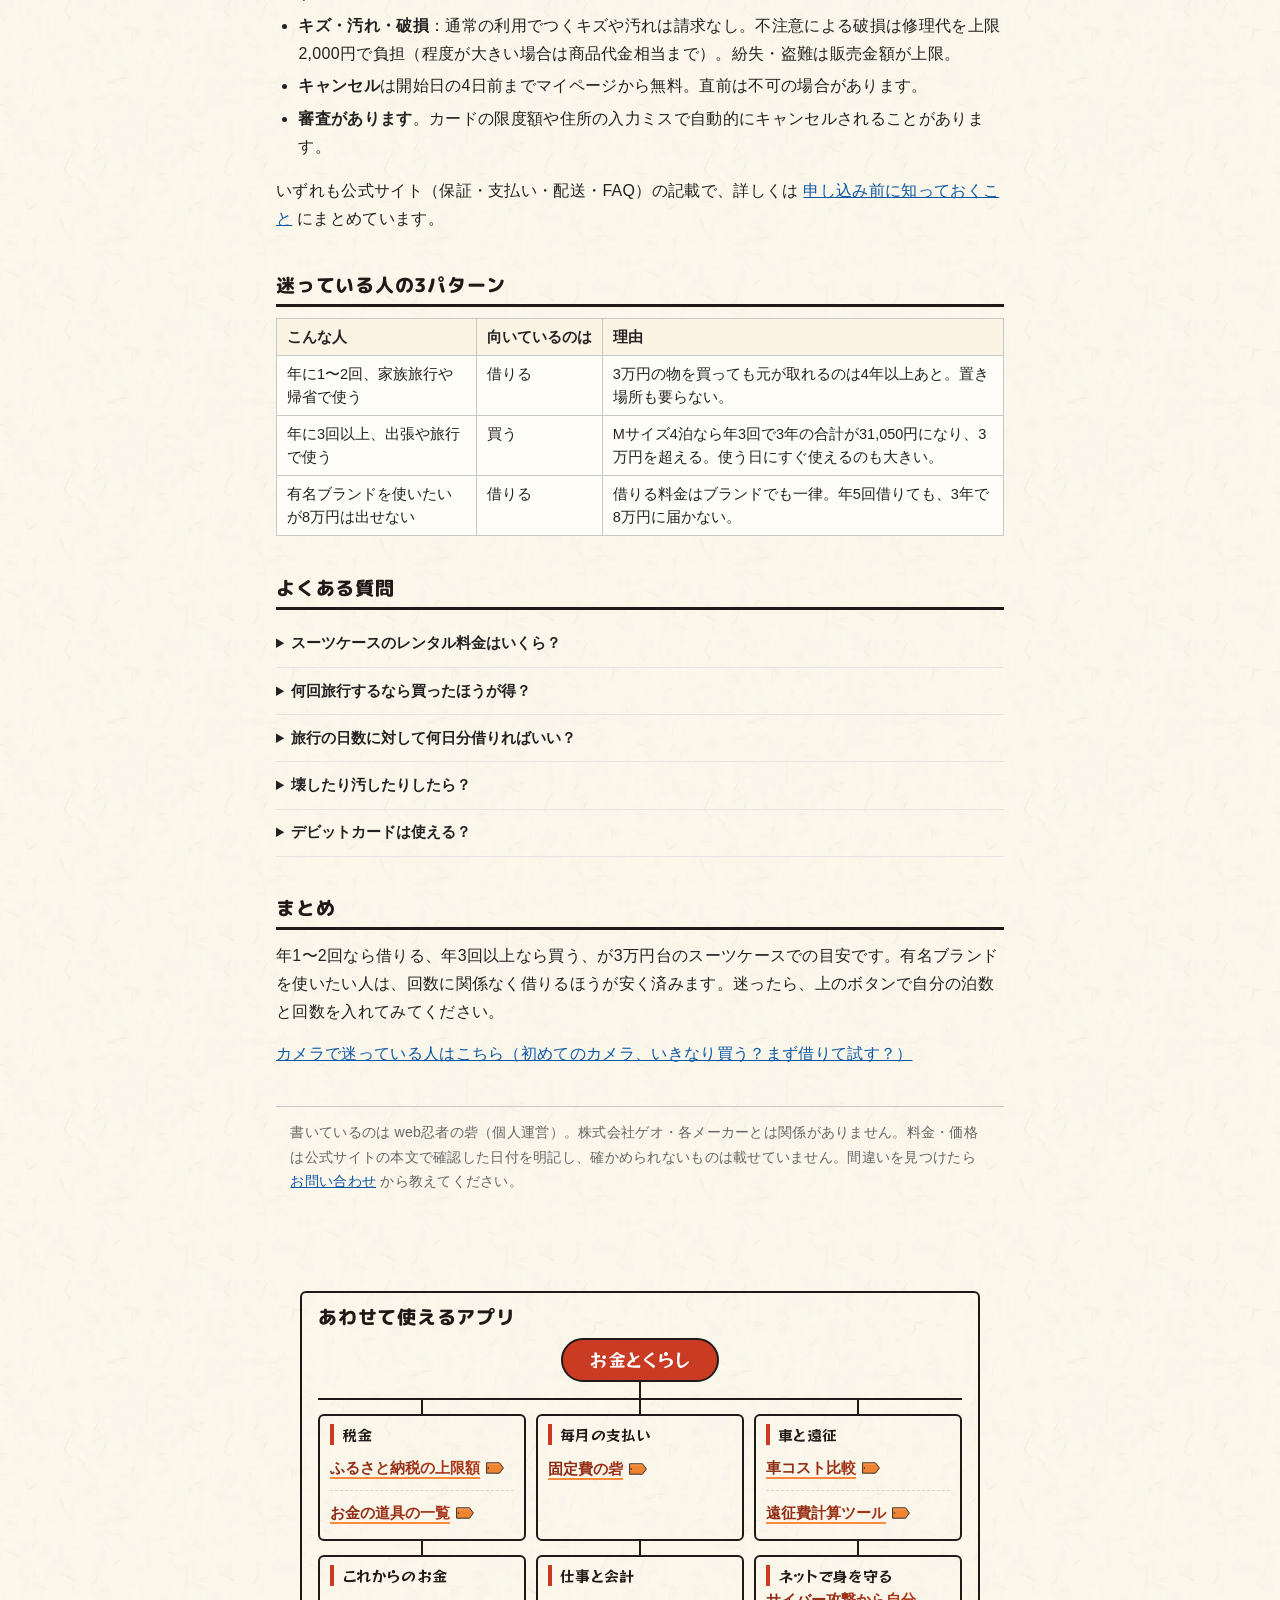
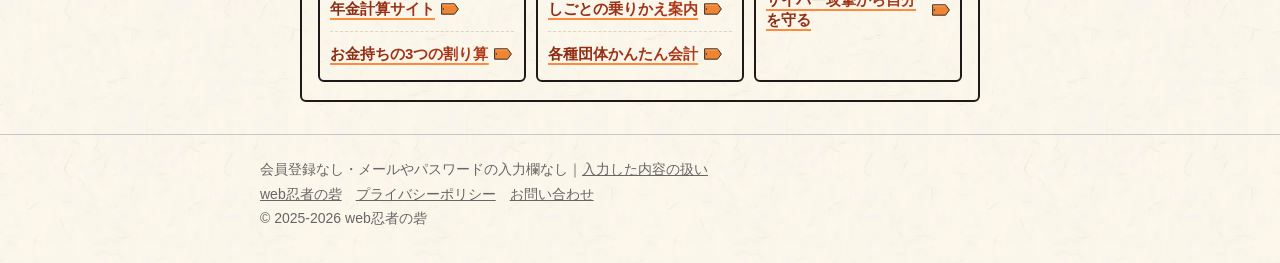
==== commit 7ea2e365: "共通フッターに「会員登録なし・メールやパスワードの入力欄なし」の1行を足す プライバシーポリシーの新しい節「入力した内容と端末への保存」へのリンクつき。  Co-Authored-By: Claude" ====
--- a/index.html
+++ b/index.html
@@ -318,6 +318,7 @@
 </div>
 
 <footer class="site-foot"><div class="in">
+  <div class="kkp-anshin">会員登録なし・メールやパスワードの入力欄なし｜<a href="https://privacypolicy.kkpwebninja.com/#nyuryoku" target="_blank" rel="noopener">入力した内容の扱い</a></div>
   <a href="https://kkpwebninja.com/">web忍者の砦</a><a href="https://privacypolicy.kkpwebninja.com/">プライバシーポリシー</a><a href="https://kkpwebninja.com/otoiawase">お問い合わせ</a>
   <div>© 2025-2026 web忍者の砦</div>
 </div></footer>
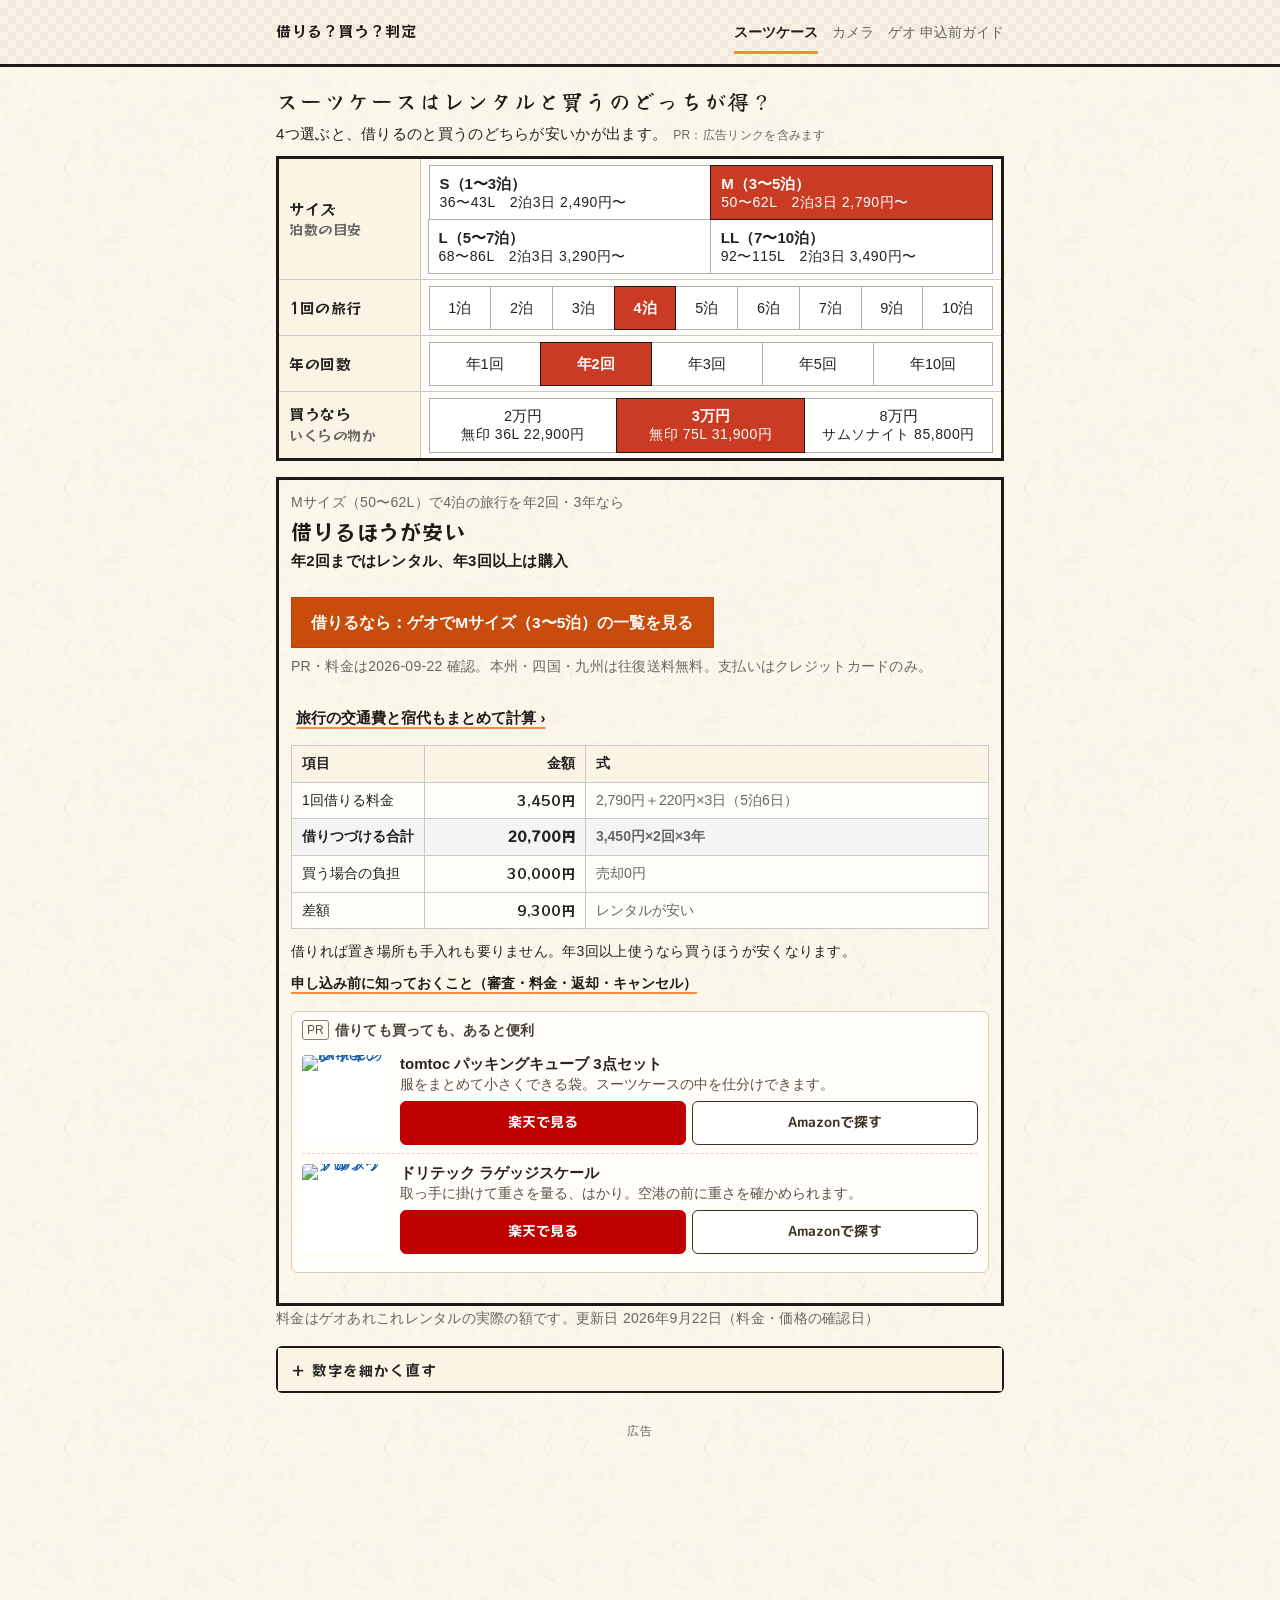
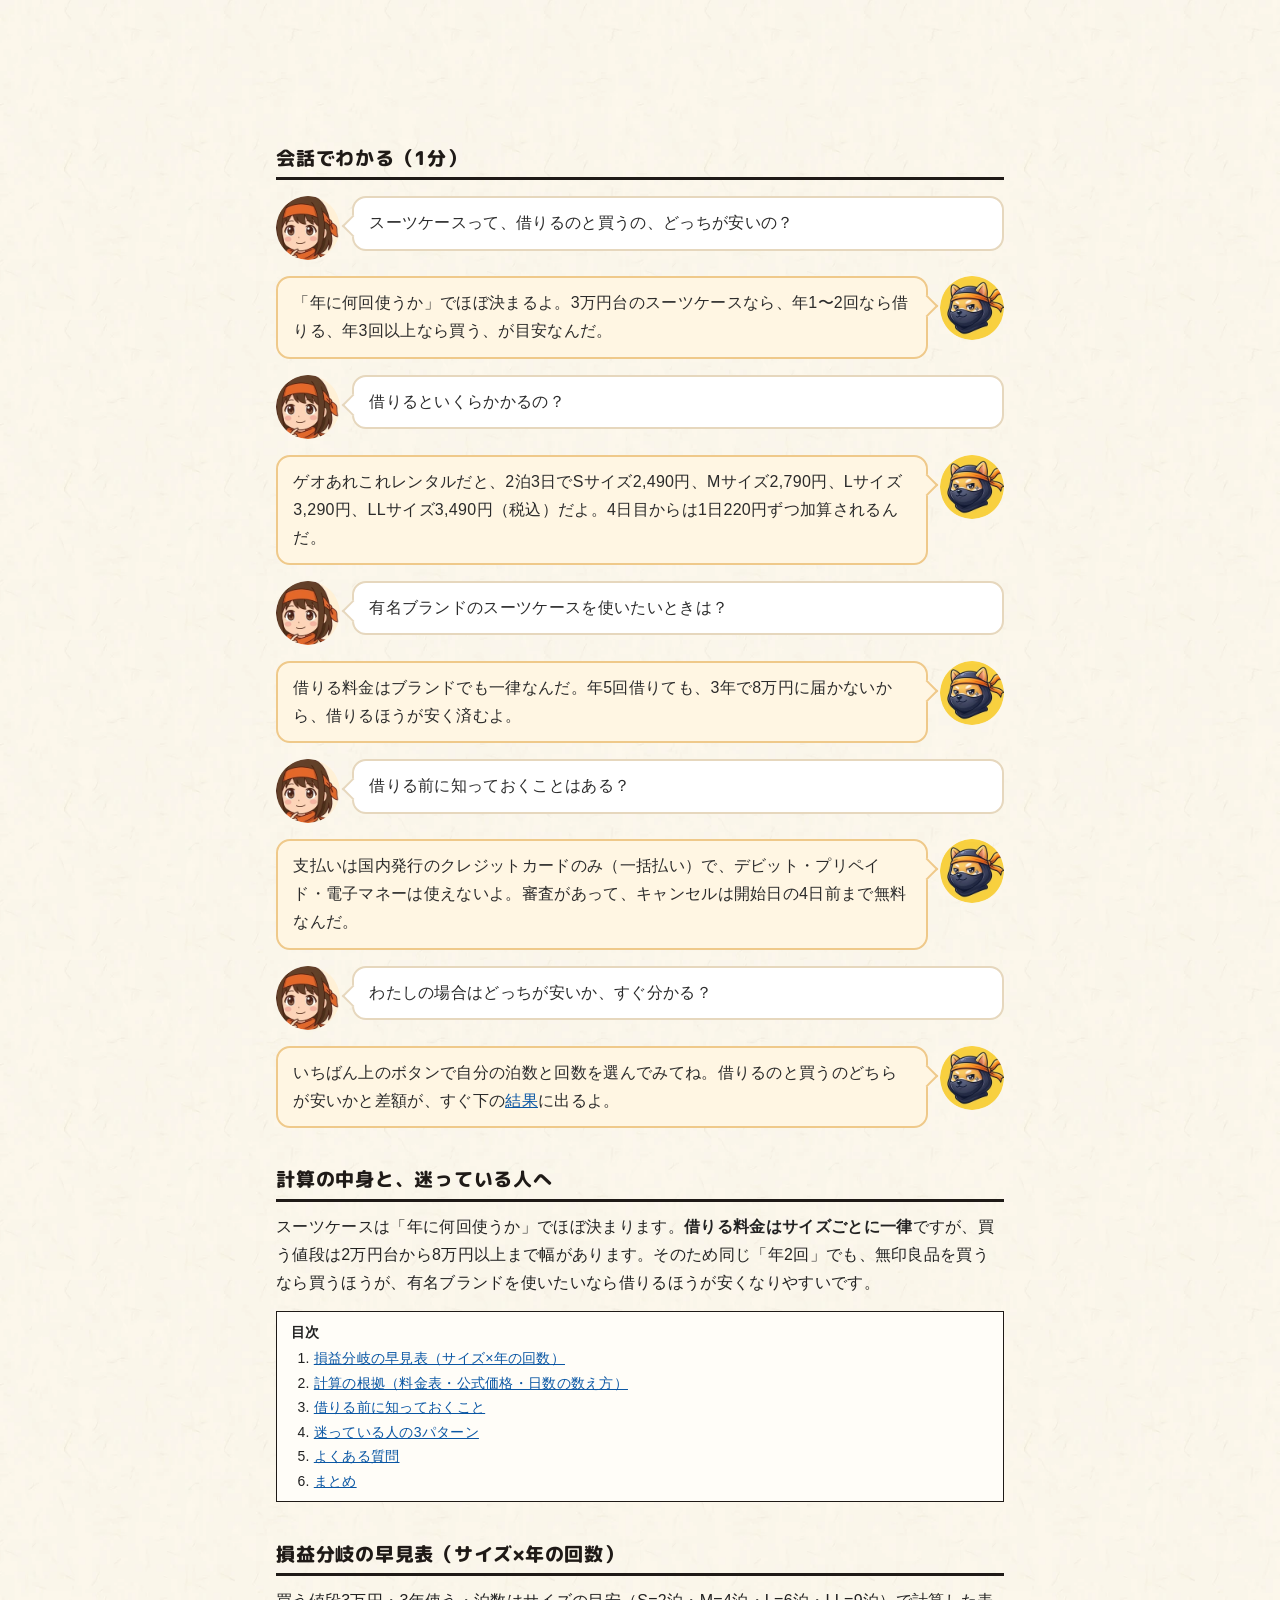
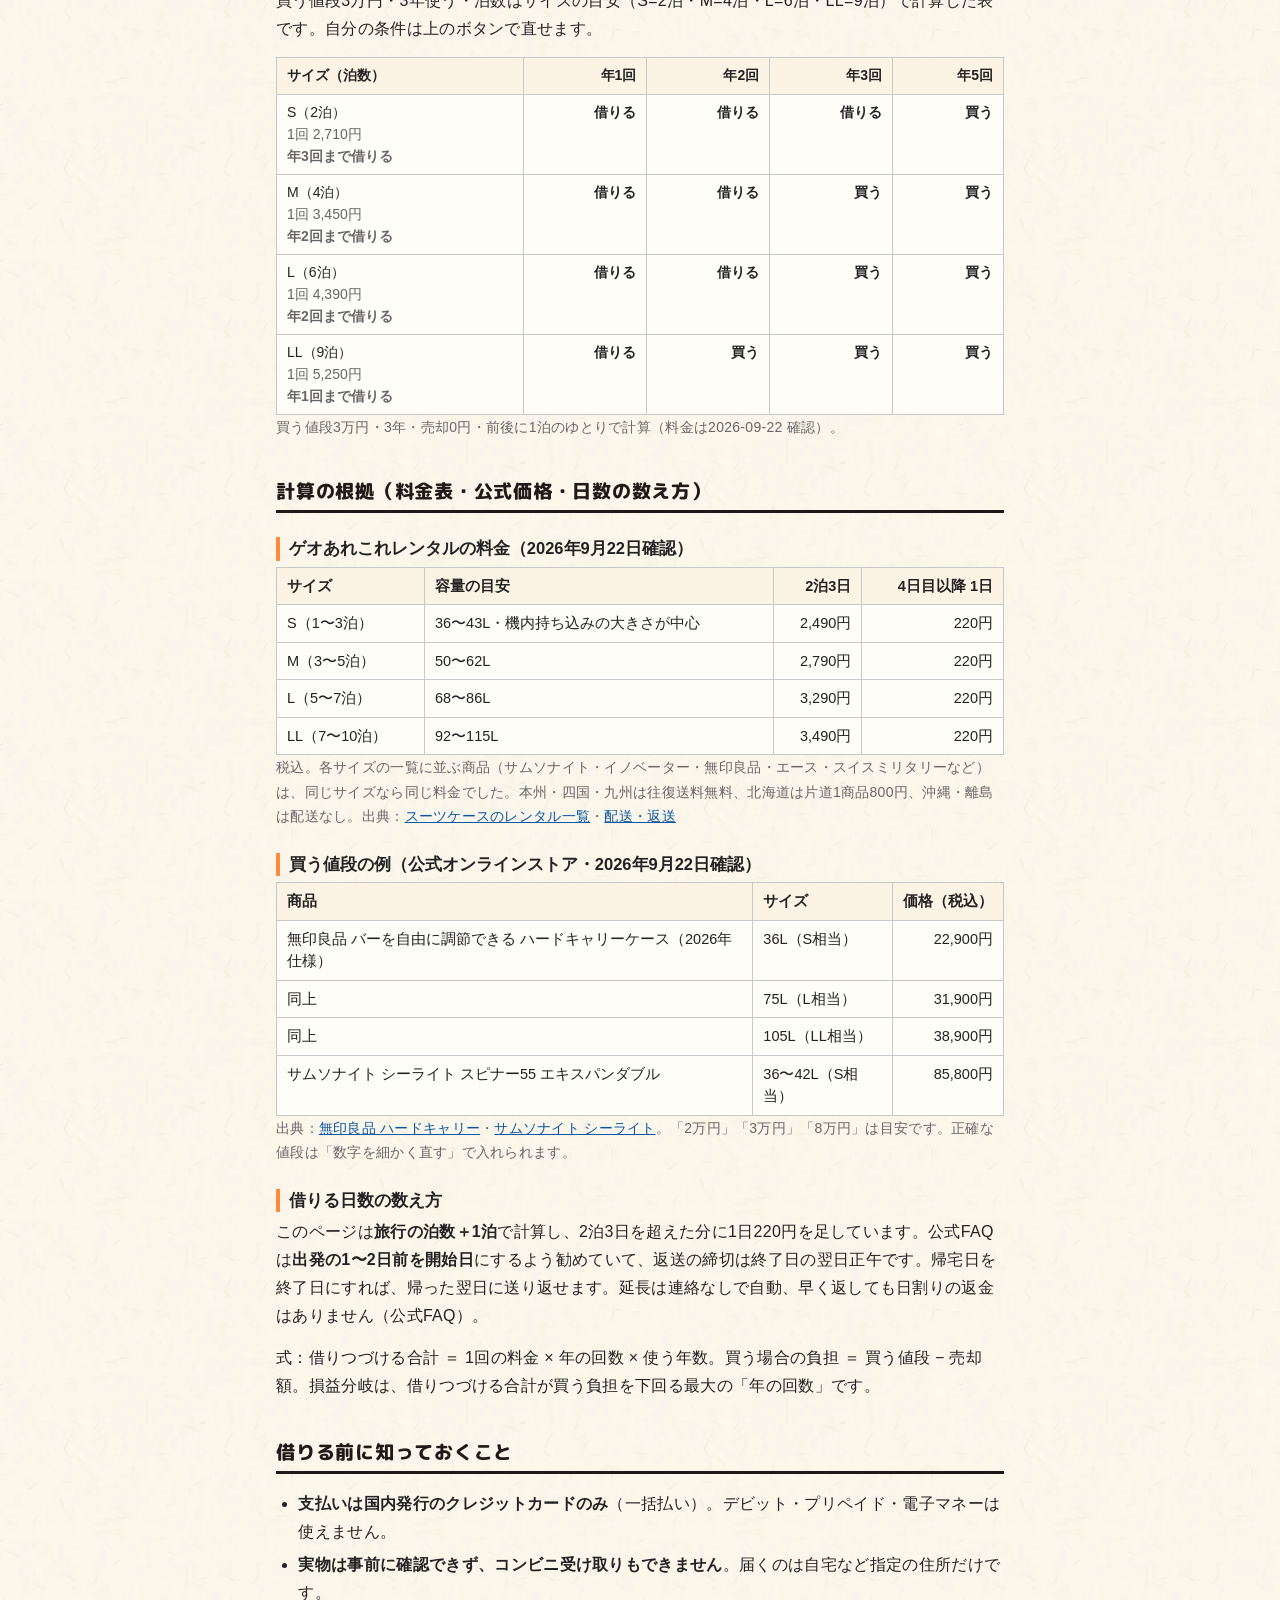
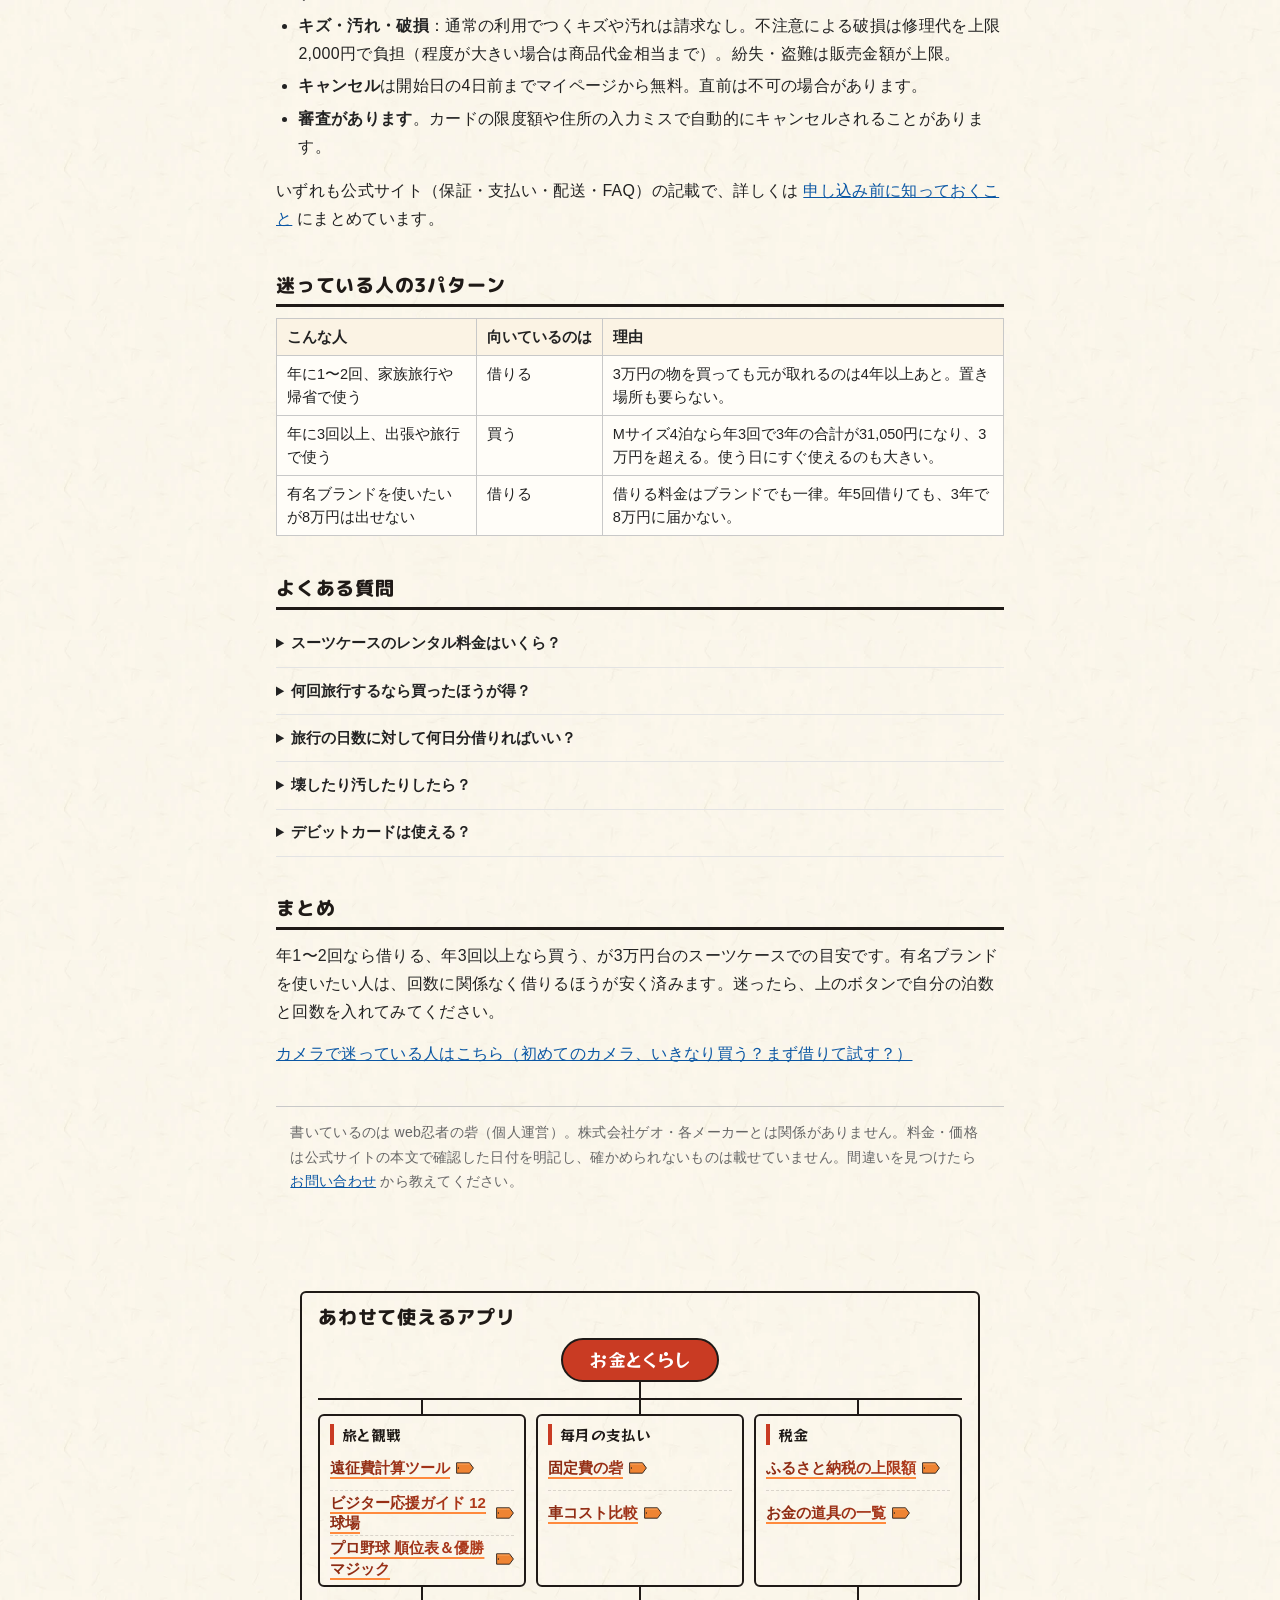
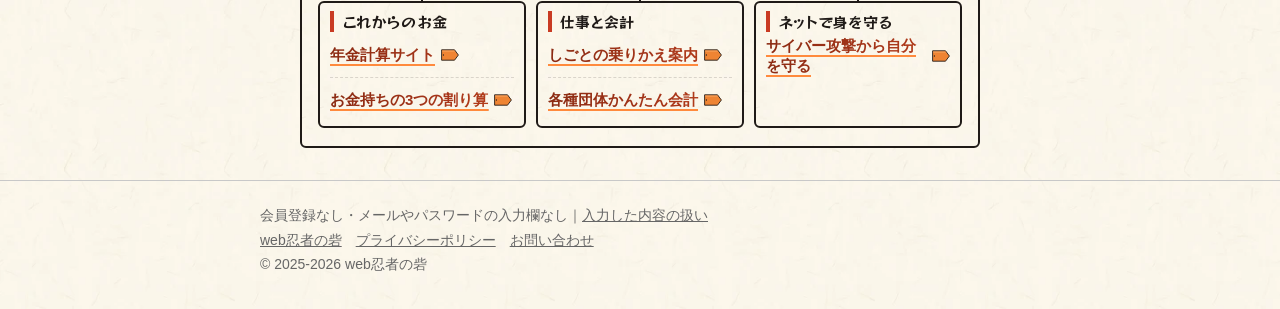
==== commit d16f0c7f: "関連のk-mapに旅と観戦（遠征・球場ガイド・順位表）を足す。カメラとゲオのページは関連欄を統一フッターの上へ移しリンクを足す Co-Authored-By: Claude Opus 5.5 <nor" ====
--- a/index.html
+++ b/index.html
@@ -314,7 +314,7 @@
 <!-- WEBNINJA_RELATED_APPS -->
 <div class="kkp-rel" style="max-width:680px;margin:2rem auto 0;padding:1rem 1.2rem;background:#fffcf7;border:1px solid #f0e6d2;border-radius:12px;font-family:inherit;">
   <div style="font-weight:800;color:#8b6b3d;font-size:0.9rem;margin-bottom:0.3rem;">あわせて使えるアプリ</div>
-  <div class="k-map"><div class="k-map-core"><span>お金とくらし</span></div><div class="k-map-b"><div class="k-map-br"><p class="k-map-h">税金</p><a class="k-link" href="https://kkpwebninja.com/furusato/">ふるさと納税の上限額</a><a class="k-link" href="https://kkpwebninja.com/money/">お金の道具の一覧</a></div><div class="k-map-br"><p class="k-map-h">毎月の支払い</p><a class="k-link" href="https://kotei.kkpwebninja.com/">固定費の砦</a></div><div class="k-map-br"><p class="k-map-h">車と遠征</p><a class="k-link" href="https://car.kkpwebninja.com/">車コスト比較</a><a class="k-link" href="https://ensei.kkpwebninja.com/">遠征費計算ツール</a></div><div class="k-map-br"><p class="k-map-h">これからのお金</p><a class="k-link" href="https://nenkin-sim.kkpwebninja.com/">年金計算サイト</a><a class="k-link" href="https://3warizan.kkpwebninja.com/">お金持ちの3つの割り算</a></div><div class="k-map-br"><p class="k-map-h">仕事と会計</p><a class="k-link" href="https://shigoto.kkpwebninja.com/">しごとの乗りかえ案内</a><a class="k-link" href="https://chokai-kaikei.kkpwebninja.com/">各種団体かんたん会計</a></div><div class="k-map-br"><p class="k-map-h">ネットで身を守る</p><a class="k-link" href="https://mamoru.kkpwebninja.com/">サイバー攻撃から自分を守る</a></div></div></div>
+  <div class="k-map"><div class="k-map-core"><span>お金とくらし</span></div><div class="k-map-b"><div class="k-map-br"><p class="k-map-h">旅と観戦</p><a class="k-link" href="https://ensei.kkpwebninja.com/">遠征費計算ツール</a><a class="k-link" href="https://npb-magic.kkpwebninja.com/stadium/">ビジター応援ガイド 12球場</a><a class="k-link" href="https://npb-magic.kkpwebninja.com/">プロ野球 順位表＆優勝マジック</a></div><div class="k-map-br"><p class="k-map-h">毎月の支払い</p><a class="k-link" href="https://kotei.kkpwebninja.com/">固定費の砦</a><a class="k-link" href="https://car.kkpwebninja.com/">車コスト比較</a></div><div class="k-map-br"><p class="k-map-h">税金</p><a class="k-link" href="https://kkpwebninja.com/furusato/">ふるさと納税の上限額</a><a class="k-link" href="https://kkpwebninja.com/money/">お金の道具の一覧</a></div><div class="k-map-br"><p class="k-map-h">これからのお金</p><a class="k-link" href="https://nenkin-sim.kkpwebninja.com/">年金計算サイト</a><a class="k-link" href="https://3warizan.kkpwebninja.com/">お金持ちの3つの割り算</a></div><div class="k-map-br"><p class="k-map-h">仕事と会計</p><a class="k-link" href="https://shigoto.kkpwebninja.com/">しごとの乗りかえ案内</a><a class="k-link" href="https://chokai-kaikei.kkpwebninja.com/">各種団体かんたん会計</a></div><div class="k-map-br"><p class="k-map-h">ネットで身を守る</p><a class="k-link" href="https://mamoru.kkpwebninja.com/">サイバー攻撃から自分を守る</a></div></div></div>
 </div>
 
 <footer class="site-foot"><div class="in">
